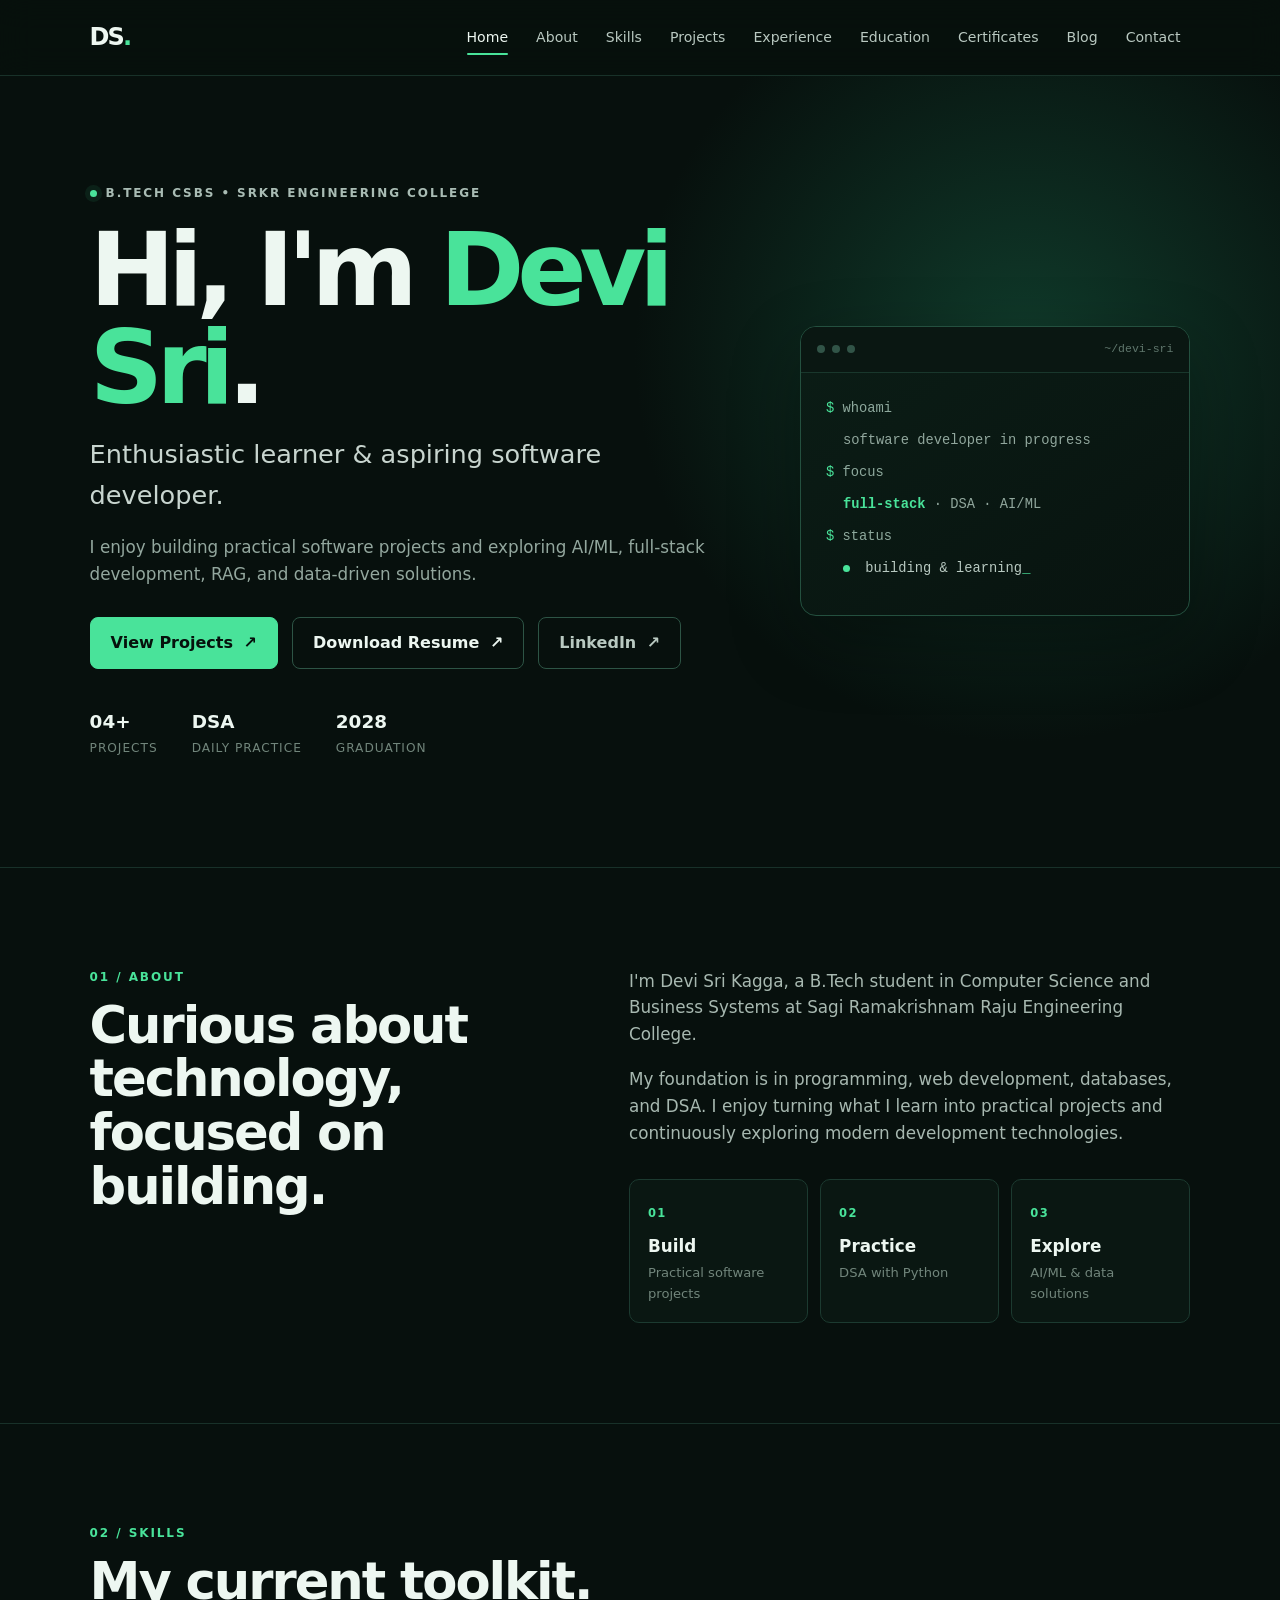
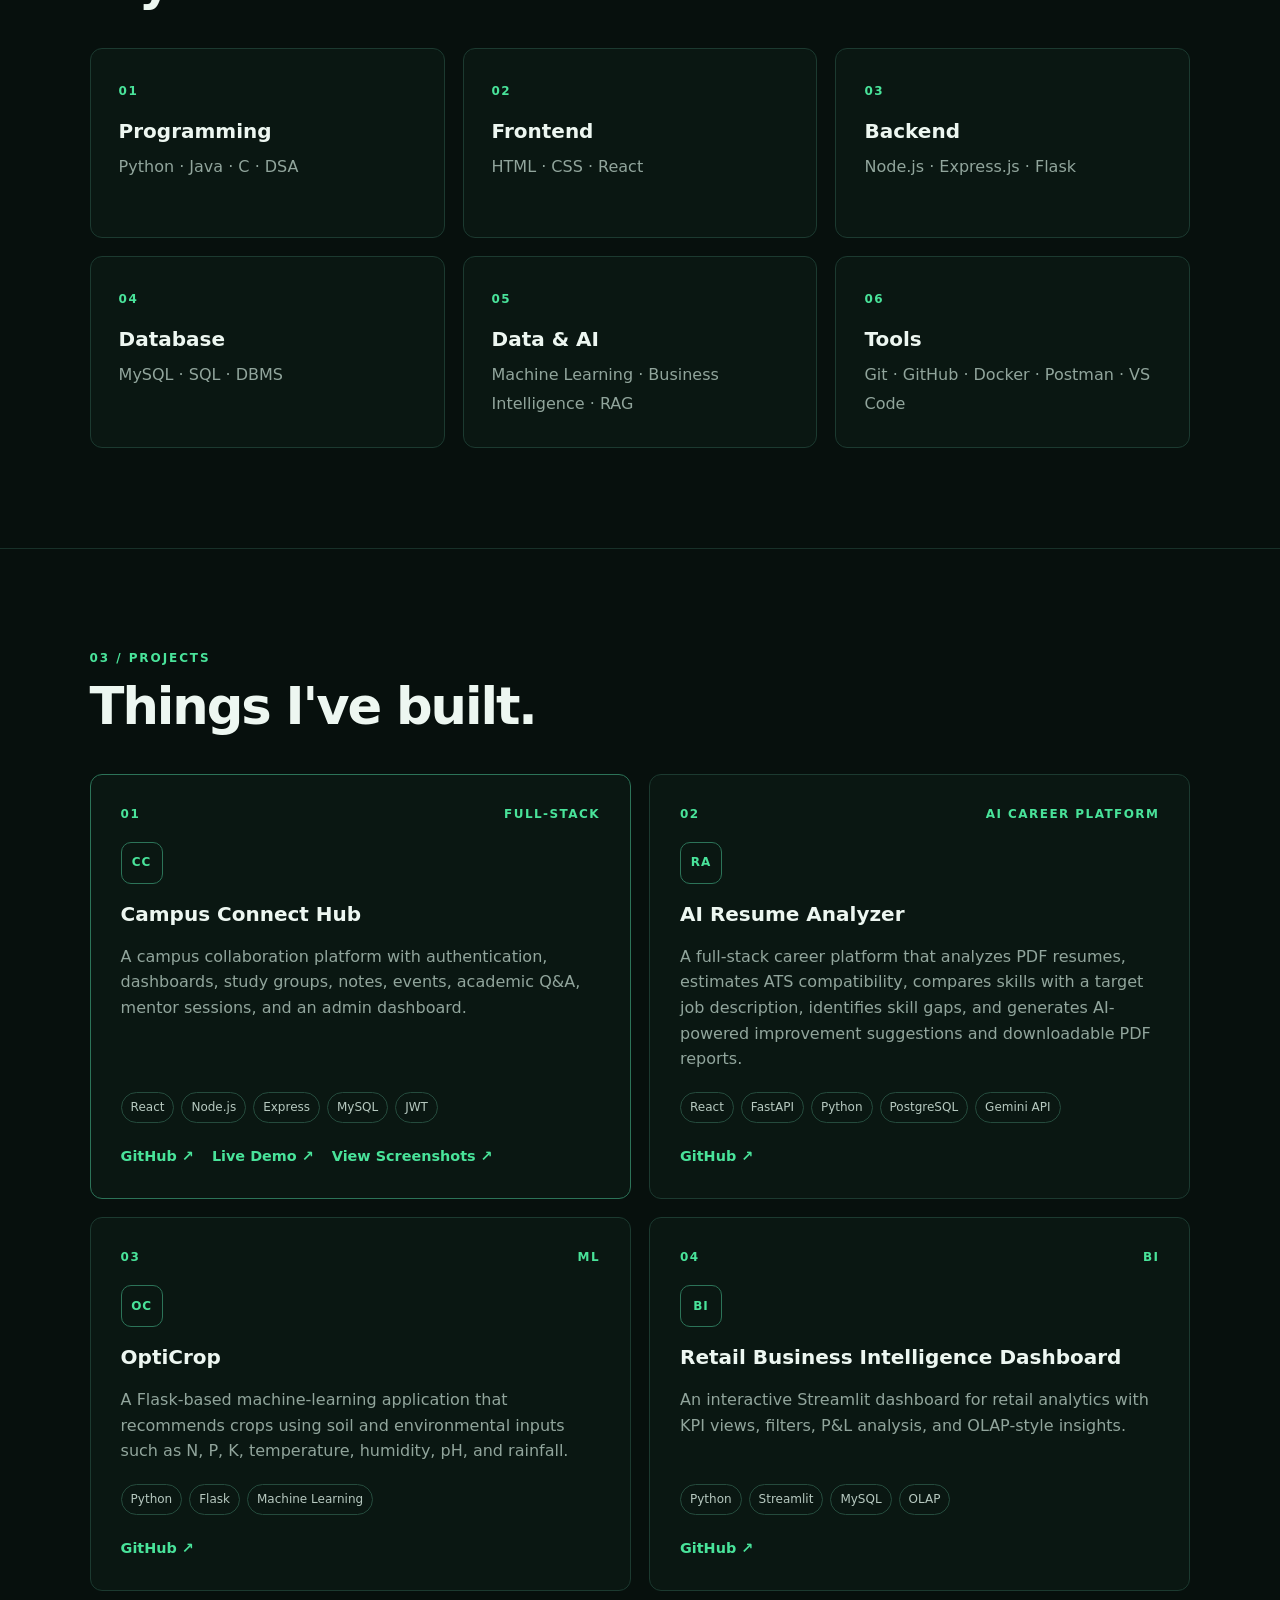
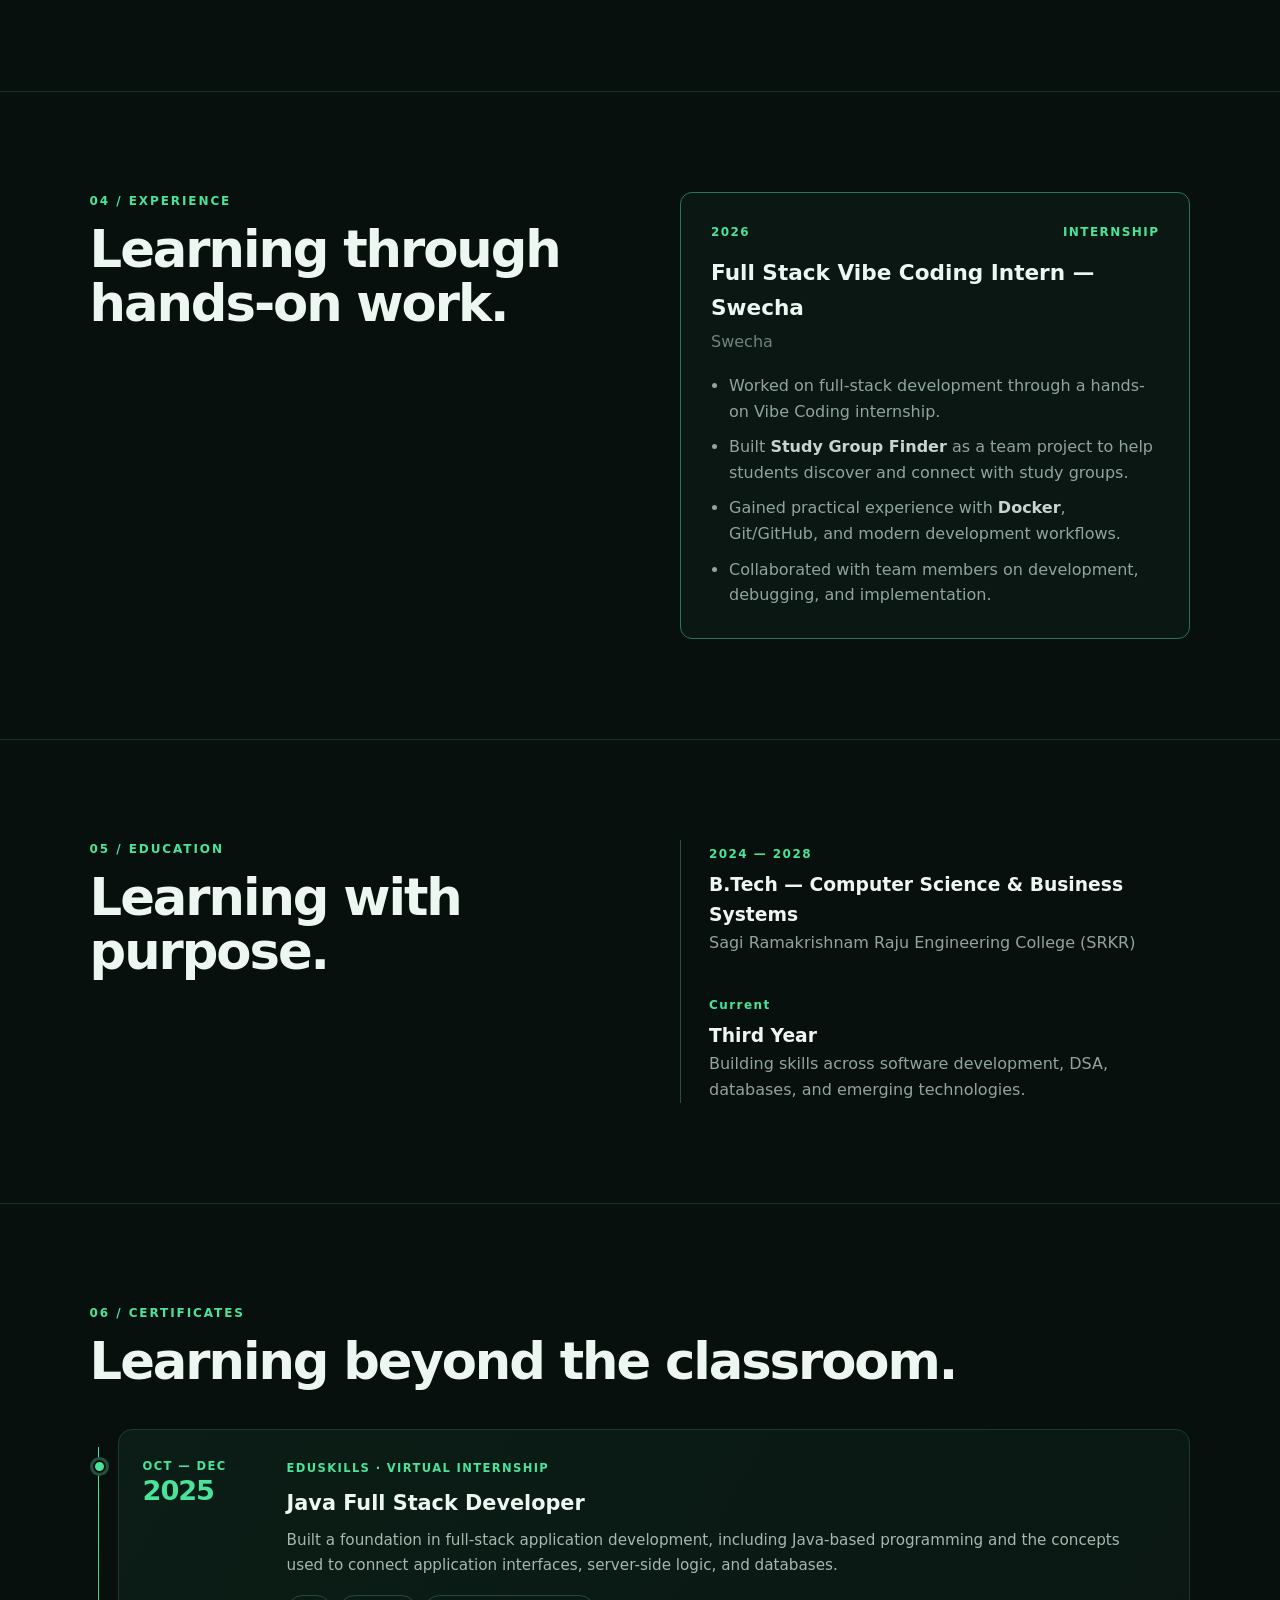
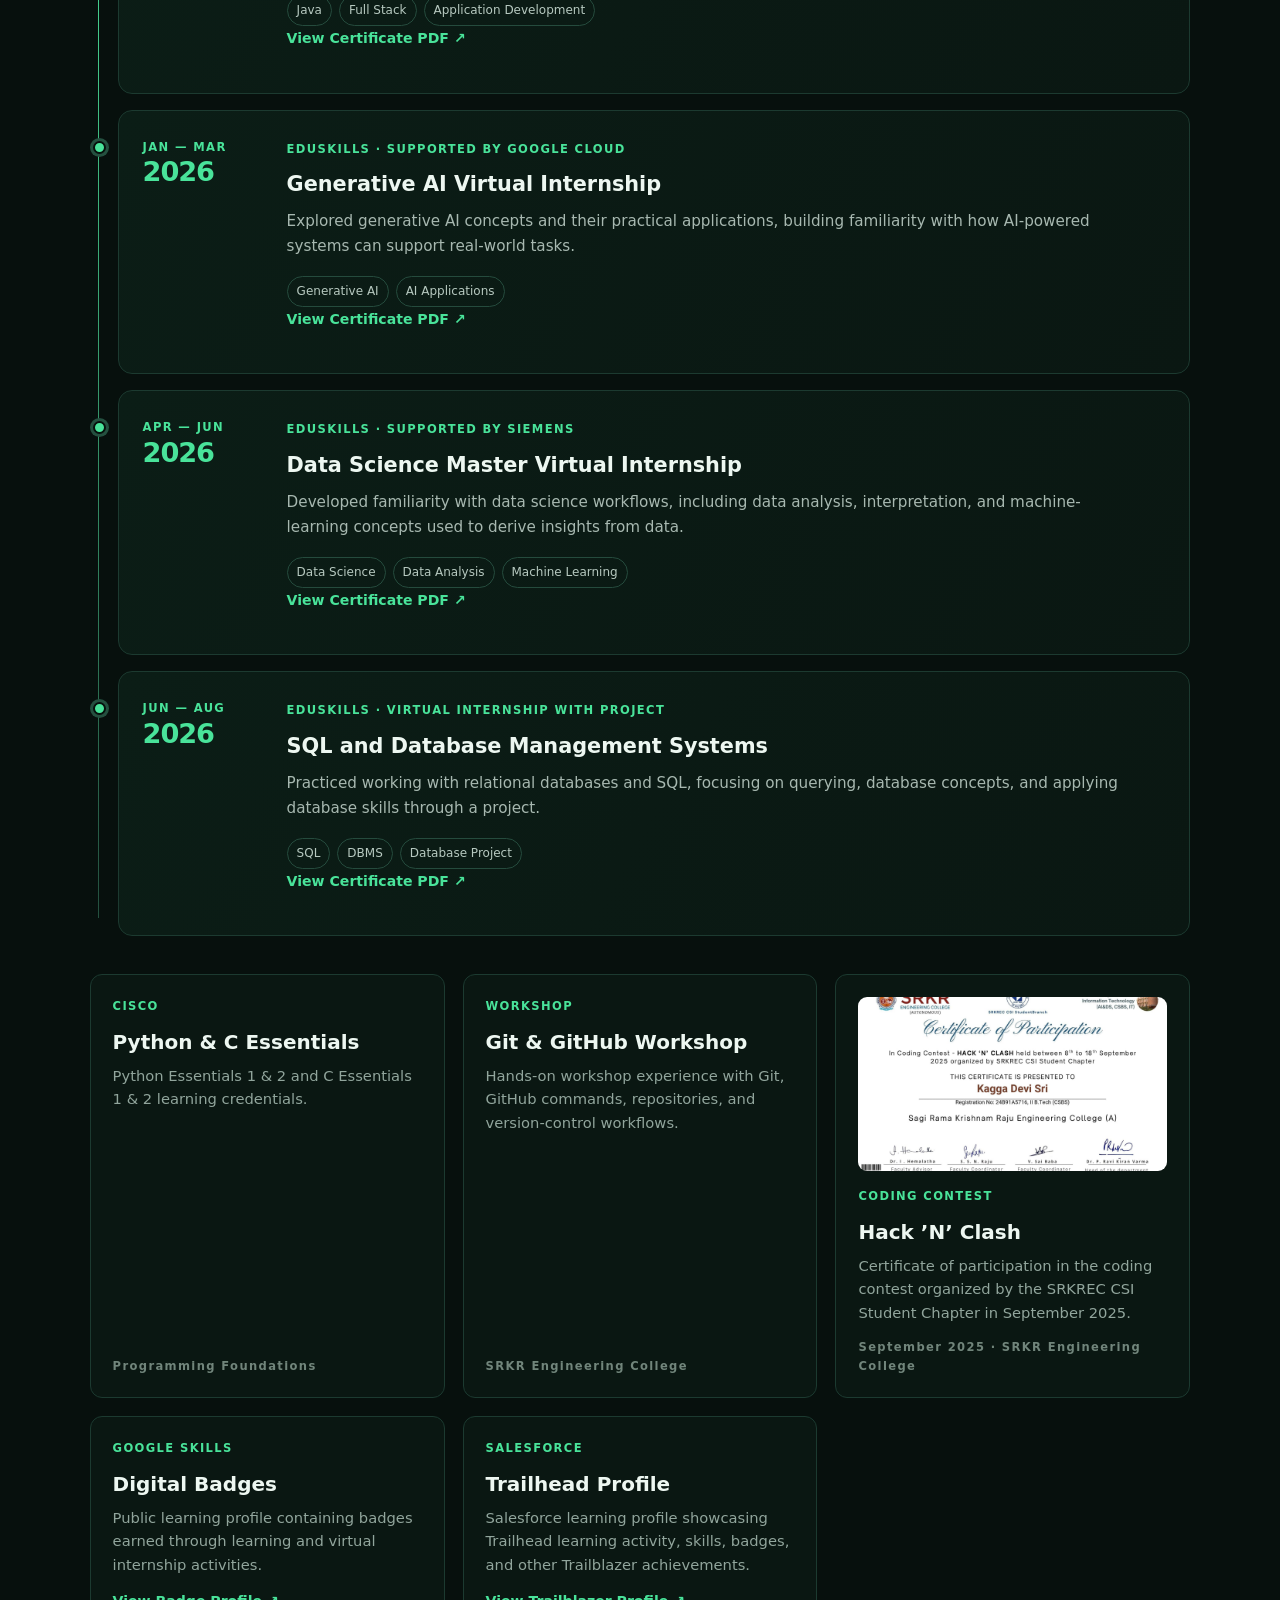
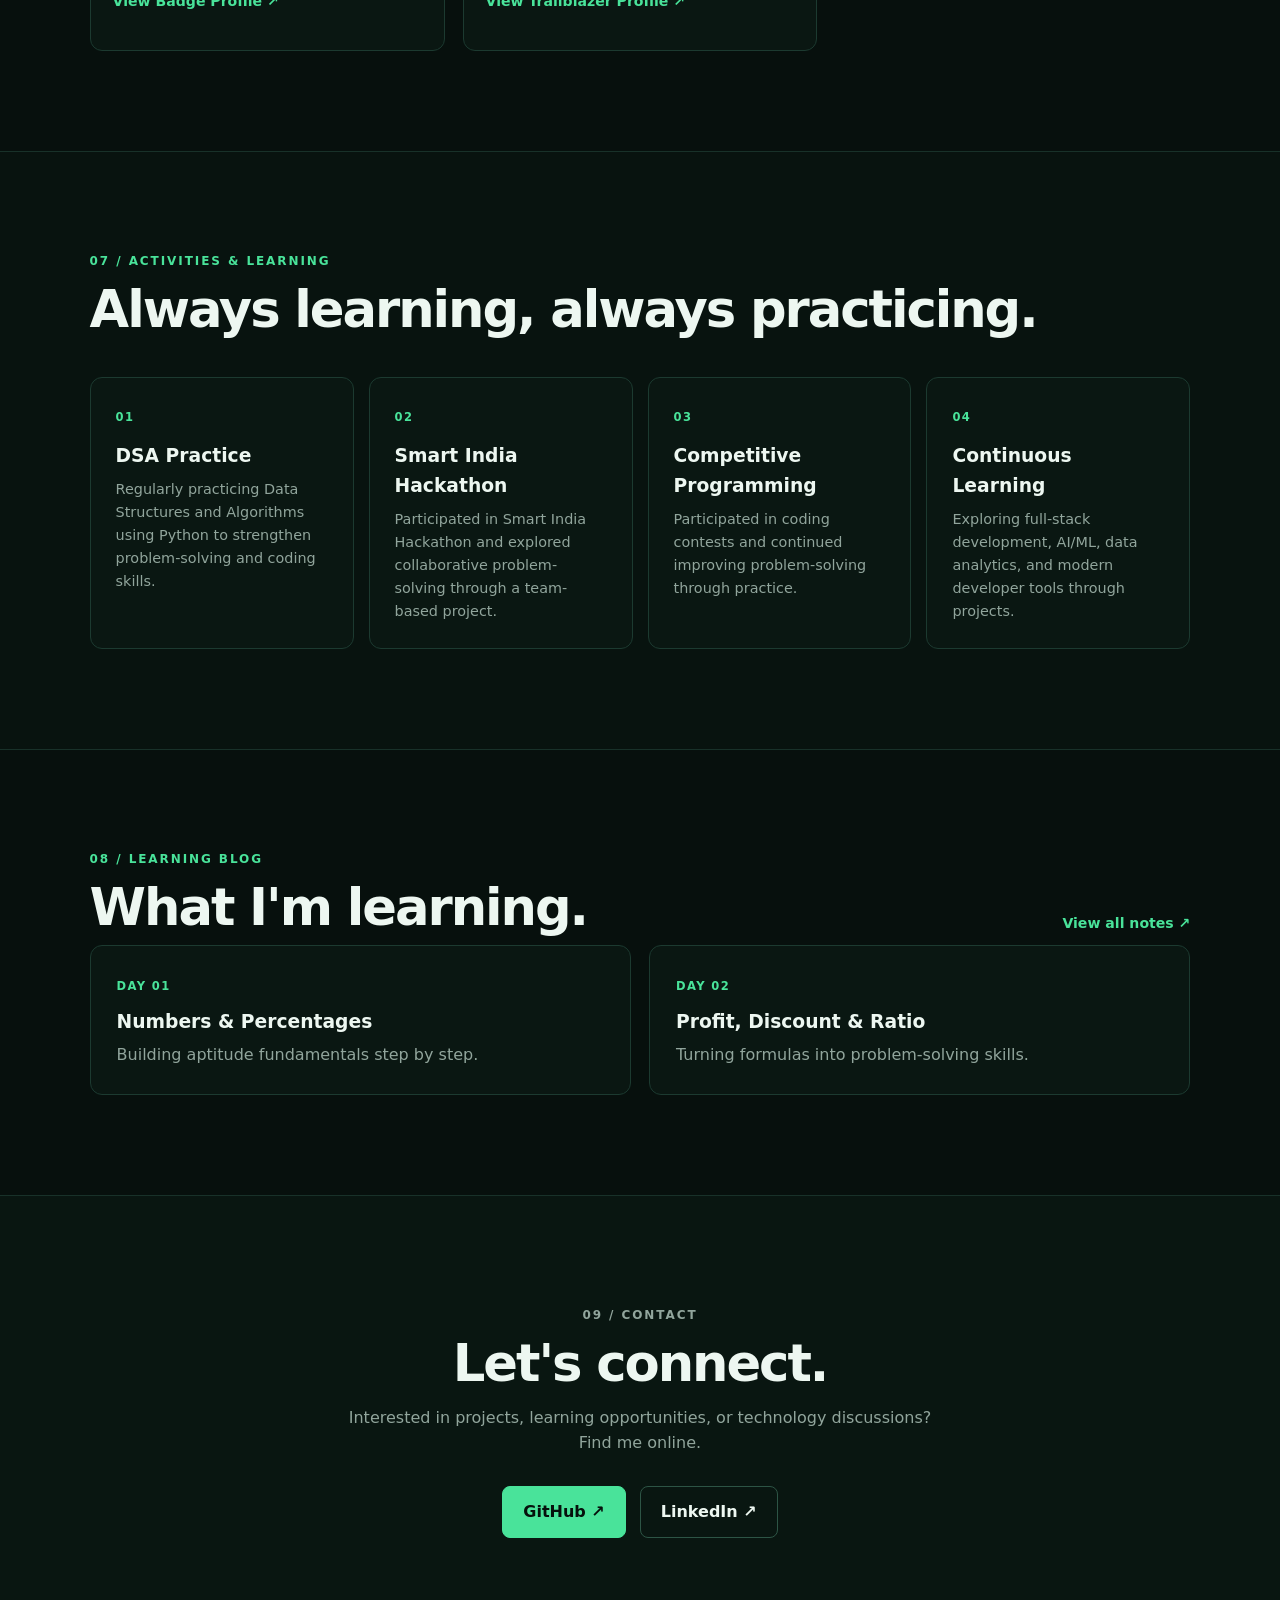
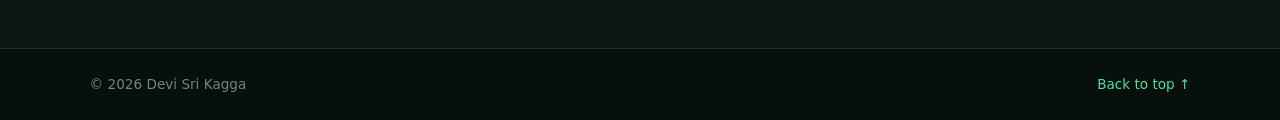
==== index.html @ a01166a3 "Add EduSkills certificate PDF links to portfolio" ====
<!DOCTYPE html>
<html lang="en">
<head>
  <meta charset="UTF-8">
  <meta name="viewport" content="width=device-width, initial-scale=1.0">
  <meta name="description" content="Devi Sri Kagga — B.Tech CSBS student and aspiring software developer building full-stack, AI/ML, and data-driven projects.">
  <meta name="theme-color" content="#07100d">
  <meta property="og:title" content="Devi Sri Kagga | Portfolio">
  <meta property="og:description" content="B.Tech CSBS student building full-stack, AI/ML, and data-driven projects.">
  <meta property="og:type" content="website">
  <meta property="og:url" content="https://devi-sri-portfolio.vercel.app/">
  <title>Devi Sri Kagga | Portfolio</title>
  <link rel="stylesheet" href="style.css">
</head>
<body>
  <a class="skip-link" href="#main-content">Skip to content</a>
  <header class="navbar">
    <a class="brand" href="#home" aria-label="Devi Sri home">DS<span>.</span></a>
    <button class="menu-btn" aria-label="Toggle navigation" aria-expanded="false" aria-controls="nav">☰</button>
    <nav id="nav" aria-label="Primary navigation">
      <a class="nav-link active" href="#home">Home</a>
      <a class="nav-link" href="#about">About</a>
      <a class="nav-link" href="#skills">Skills</a>
      <a class="nav-link" href="#projects">Projects</a>
      <a class="nav-link" href="#experience">Experience</a>
      <a class="nav-link" href="#education">Education</a>
      <a class="nav-link" href="#certifications">Certificates</a>
      <a class="nav-link" href="blog.html">Blog</a>
      <a class="nav-link" href="#contact">Contact</a>
    </nav>
  </header>

  <main id="main-content" tabindex="-1">
    <section id="home" class="hero">
      <div class="hero-content">
        <p class="eyebrow"><span class="eyebrow-dot"></span> B.Tech CSBS • SRKR Engineering College</p>
        <h1>Hi, I'm <span>Devi Sri</span>.</h1>
        <h2>Enthusiastic learner & aspiring software developer.</h2>
        <p class="hero-text">I enjoy building practical software projects and exploring AI/ML, full-stack development, RAG, and data-driven solutions.</p>
        <div class="actions">
          <a class="btn primary" href="#projects">View Projects <span>↗</span></a>
          <a class="btn secondary" href="assets/Devi_Resume%20(6).pdf" target="_blank" rel="noopener">Download Resume <span>↗</span></a>
          <a class="btn text-btn" href="https://www.linkedin.com/in/devi-sri-kagga-a25665370" target="_blank" rel="noopener">LinkedIn <span>↗</span></a>
        </div>
        <div class="hero-meta">
          <div><strong>04+</strong><span>Projects</span></div>
          <div><strong>DSA</strong><span>Daily practice</span></div>
          <div><strong>2028</strong><span>Graduation</span></div>
        </div>
      </div>
      <div class="hero-card">
        <div class="terminal">
          <div class="terminal-bar"><span></span><span></span><span></span><em>~/devi-sri</em></div>
          <div class="terminal-body">
            <p><span class="prompt">$</span> whoami</p>
            <p class="terminal-output">software developer in progress</p>
            <p><span class="prompt">$</span> focus</p>
            <p class="terminal-output"><strong>full-stack</strong> · DSA · AI/ML</p>
            <p><span class="prompt">$</span> status</p>
            <p class="terminal-output status"><i></i> building & learning<span class="cursor">_</span></p>
          </div>
        </div>
      </div>
    </section>

    <section id="about" class="section about-section">
      <div class="about-heading">
        <p class="section-label">01 / ABOUT</p>
        <h2>Curious about technology,<br>focused on building.</h2>
      </div>
      <div class="about-content">
        <p>I'm Devi Sri Kagga, a B.Tech student in Computer Science and Business Systems at Sagi Ramakrishnam Raju Engineering College.</p>
        <p>My foundation is in programming, web development, databases, and DSA. I enjoy turning what I learn into practical projects and continuously exploring modern development technologies.</p>
        <div class="about-highlights">
          <div><span>01</span><strong>Build</strong><p>Practical software projects</p></div>
          <div><span>02</span><strong>Practice</strong><p>DSA with Python</p></div>
          <div><span>03</span><strong>Explore</strong><p>AI/ML & data solutions</p></div>
        </div>
      </div>
    </section>

    <section id="skills" class="section">
      <p class="section-label">02 / SKILLS</p>
      <h2>My current toolkit.</h2>
      <div class="skills-grid">
        <div class="skill"><span>01</span><h3>Programming</h3><p>Python · Java · C · DSA</p></div>
        <div class="skill"><span>02</span><h3>Frontend</h3><p>HTML · CSS · React</p></div>
        <div class="skill"><span>03</span><h3>Backend</h3><p>Node.js · Express.js · Flask</p></div>
        <div class="skill"><span>04</span><h3>Database</h3><p>MySQL · SQL · DBMS</p></div>
        <div class="skill"><span>05</span><h3>Data & AI</h3><p>Machine Learning · Business Intelligence · RAG</p></div>
        <div class="skill"><span>06</span><h3>Tools</h3><p>Git · GitHub · Docker · Postman · VS Code</p></div>
      </div>
    </section>

    <section id="projects" class="section">
      <p class="section-label">03 / PROJECTS</p>
      <h2>Things I've built.</h2>
      <div class="projects-grid">
        <article class="project featured">
          <div class="project-top"><span>01</span><span>FULL-STACK</span></div>
          <div class="project-icon">CC</div>
          <h3>Campus Connect Hub</h3>
          <p>A campus collaboration platform with authentication, dashboards, study groups, notes, events, academic Q&A, mentor sessions, and an admin dashboard.</p>
          <div class="tags"><span>React</span><span>Node.js</span><span>Express</span><span>MySQL</span><span>JWT</span></div>
          <div class="project-links"><a href="https://github.com/Devisri-2409/Campus-Connect-Hub" target="_blank" rel="noopener">GitHub ↗</a><a href="https://campus-connect-hub-theta.vercel.app" target="_blank" rel="noopener">Live Demo ↗</a><a href="campus-connect-gallery.html" target="_blank" rel="noopener">View Screenshots ↗</a></div>
        </article>
        <article class="project">
          <div class="project-top"><span>02</span><span>AI CAREER PLATFORM</span></div>
          <div class="project-icon">RA</div>
          <h3>AI Resume Analyzer</h3>
          <p>A full-stack career platform that analyzes PDF resumes, estimates ATS compatibility, compares skills with a target job description, identifies skill gaps, and generates AI-powered improvement suggestions and downloadable PDF reports.</p>
          <div class="tags"><span>React</span><span>FastAPI</span><span>Python</span><span>PostgreSQL</span><span>Gemini API</span></div>
          <div class="project-links"><a href="https://github.com/Devisri-2409/Resume-Analyzer" target="_blank" rel="noopener">GitHub ↗</a></div>
        </article>
        <article class="project">
          <div class="project-top"><span>03</span><span>ML</span></div>
          <div class="project-icon">OC</div>
          <h3>OptiCrop</h3>
          <p>A Flask-based machine-learning application that recommends crops using soil and environmental inputs such as N, P, K, temperature, humidity, pH, and rainfall.</p>
          <div class="tags"><span>Python</span><span>Flask</span><span>Machine Learning</span></div>
          <div class="project-links"><a href="https://github.com/Devisri-2409/OptiCrop" target="_blank" rel="noopener">GitHub ↗</a></div>
        </article>
        <article class="project">
          <div class="project-top"><span>04</span><span>BI</span></div>
          <div class="project-icon">BI</div>
          <h3>Retail Business Intelligence Dashboard</h3>
          <p>An interactive Streamlit dashboard for retail analytics with KPI views, filters, P&L analysis, and OLAP-style insights.</p>
          <div class="tags"><span>Python</span><span>Streamlit</span><span>MySQL</span><span>OLAP</span></div>
          <div class="project-links"><a href="https://github.com/Devisri-2409/Retail-Business-Intelligence-Dashboard" target="_blank" rel="noopener">GitHub ↗</a></div>
        </article>
      </div>
    </section>

    <section id="experience" class="section split">
      <div>
        <p class="section-label">04 / EXPERIENCE</p>
        <h2>Learning through hands-on work.</h2>
      </div>
      <div class="experience-card">
        <div class="experience-top"><span>2026</span><span>INTERNSHIP</span></div>
        <h3>Full Stack Vibe Coding Intern — Swecha</h3>
        <p class="experience-company">Swecha</p>
        <ul>
          <li>Worked on full-stack development through a hands-on Vibe Coding internship.</li>
          <li>Built <strong>Study Group Finder</strong> as a team project to help students discover and connect with study groups.</li>
          <li>Gained practical experience with <strong>Docker</strong>, Git/GitHub, and modern development workflows.</li>
          <li>Collaborated with team members on development, debugging, and implementation.</li>
        </ul>
      </div>
    </section>

    <section id="education" class="section split">
      <div><p class="section-label">05 / EDUCATION</p><h2>Learning with purpose.</h2></div>
      <div class="timeline">
        <div><span>2024 — 2028</span><h3>B.Tech — Computer Science & Business Systems</h3><p>Sagi Ramakrishnam Raju Engineering College (SRKR)</p></div>
        <div><span>Current</span><h3>Third Year</h3><p>Building skills across software development, DSA, databases, and emerging technologies.</p></div>
      </div>
    </section>

    <section id="certifications" class="section">
      <p class="section-label">06 / CERTIFICATES</p>
      <h2>Learning beyond the classroom.</h2>
      <div class="internship-timeline" aria-label="EduSkills virtual internships in chronological order">
        <article class="internship-card">
          <div class="internship-date"><span>OCT — DEC</span><strong>2025</strong></div>
          <div class="internship-details">
            <span class="cert-type">EDUSKILLS · VIRTUAL INTERNSHIP</span>
            <h3>Java Full Stack Developer</h3>
            <p>Built a foundation in full-stack application development, including Java-based programming and the concepts used to connect application interfaces, server-side logic, and databases.</p>
            <div class="tags"><span>Java</span><span>Full Stack</span><span>Application Development</span></div>
            <p class="certificate-pdf-link"><a class="cert-link" href="assets/certificates/eduskills-java-fullstack.pdf" target="_blank" rel="noopener">View Certificate PDF ↗</a></p>
          </div>
        </article>
        <article class="internship-card">
          <div class="internship-date"><span>JAN — MAR</span><strong>2026</strong></div>
          <div class="internship-details">
            <span class="cert-type">EDUSKILLS · SUPPORTED BY GOOGLE CLOUD</span>
            <h3>Generative AI Virtual Internship</h3>
            <p>Explored generative AI concepts and their practical applications, building familiarity with how AI-powered systems can support real-world tasks.</p>
            <div class="tags"><span>Generative AI</span><span>AI Applications</span></div>
            <p class="certificate-pdf-link"><a class="cert-link" href="assets/certificates/eduskills-generative-ai.pdf" target="_blank" rel="noopener">View Certificate PDF ↗</a></p>
          </div>
        </article>
        <article class="internship-card">
          <div class="internship-date"><span>APR — JUN</span><strong>2026</strong></div>
          <div class="internship-details">
            <span class="cert-type">EDUSKILLS · SUPPORTED BY SIEMENS</span>
            <h3>Data Science Master Virtual Internship</h3>
            <p>Developed familiarity with data science workflows, including data analysis, interpretation, and machine-learning concepts used to derive insights from data.</p>
            <div class="tags"><span>Data Science</span><span>Data Analysis</span><span>Machine Learning</span></div>
            <p class="certificate-pdf-link"><a class="cert-link" href="assets/certificates/eduskills-data-science.pdf" target="_blank" rel="noopener">View Certificate PDF ↗</a></p>
          </div>
        </article>
        <article class="internship-card">
          <div class="internship-date"><span>JUN — AUG</span><strong>2026</strong></div>
          <div class="internship-details">
            <span class="cert-type">EDUSKILLS · VIRTUAL INTERNSHIP WITH PROJECT</span>
            <h3>SQL and Database Management Systems</h3>
            <p>Practiced working with relational databases and SQL, focusing on querying, database concepts, and applying database skills through a project.</p>
            <div class="tags"><span>SQL</span><span>DBMS</span><span>Database Project</span></div>
            <p class="certificate-pdf-link"><a class="cert-link" href="assets/certificates/eduskills-sql-databases.pdf" target="_blank" rel="noopener">View Certificate PDF ↗</a></p>
          </div>
        </article>
      </div>
      <div class="cert-grid">
        <article class="cert-card">
          <span class="cert-type">CISCO</span>
          <h3>Python & C Essentials</h3>
          <p>Python Essentials 1 & 2 and C Essentials 1 & 2 learning credentials.</p>
          <span class="cert-year">Programming Foundations</span>
        </article>
        <article class="cert-card">
          <span class="cert-type">WORKSHOP</span>
          <h3>Git & GitHub Workshop</h3>
          <p>Hands-on workshop experience with Git, GitHub commands, repositories, and version-control workflows.</p>
          <span class="cert-year">SRKR Engineering College</span>
        </article>
        <article class="cert-card certificate-photo-card">
          <button class="certificate-image-btn" type="button" data-certificate="assets/certificates/Hacknclash.jpeg" aria-label="View Hack N Clash certificate">
            <img class="certificate-image" src="assets/certificates/Hacknclash.jpeg" alt="Hack N Clash coding contest certificate">
            <span class="image-overlay">View certificate ↗</span>
          </button>
          <span class="cert-type">CODING CONTEST</span>
          <h3>Hack ’N’ Clash</h3>
          <p>Certificate of participation in the coding contest organized by the SRKREC CSI Student Chapter in September 2025.</p>
          <span class="cert-year">September 2025 · SRKR Engineering College</span>
        </article>
        <article class="cert-card">
          <span class="cert-type">GOOGLE SKILLS</span>
          <h3>Digital Badges</h3>
          <p>Public learning profile containing badges earned through learning and virtual internship activities.</p>
          <a class="cert-link" href="https://skills.google/public_profiles/86161f92-d97b-46c5-99a8-85c47dbe27fb" target="_blank" rel="noopener">View Badge Profile ↗</a>
        </article>
        <article class="cert-card">
          <span class="cert-type">SALESFORCE</span>
          <h3>Trailhead Profile</h3>
          <p>Salesforce learning profile showcasing Trailhead learning activity, skills, badges, and other Trailblazer achievements.</p>
          <a class="cert-link" href="https://www.salesforce.com/trailblazer/o5epp27kamvh67vc6c" target="_blank" rel="noopener">View Trailblazer Profile ↗</a>
        </article>
      </div>
    </section>

    <section id="activities" class="section activities-section">
      <p class="section-label">07 / ACTIVITIES & LEARNING</p>
      <h2>Always learning, always practicing.</h2>
      <div class="activity-grid">
        <div class="activity"><span>01</span><h3>DSA Practice</h3><p>Regularly practicing Data Structures and Algorithms using Python to strengthen problem-solving and coding skills.</p></div>
        <div class="activity"><span>02</span><h3>Smart India Hackathon</h3><p>Participated in Smart India Hackathon and explored collaborative problem-solving through a team-based project.</p></div>
        <div class="activity"><span>03</span><h3>Competitive Programming</h3><p>Participated in coding contests and continued improving problem-solving through practice.</p></div>
        <div class="activity"><span>04</span><h3>Continuous Learning</h3><p>Exploring full-stack development, AI/ML, data analytics, and modern developer tools through projects.</p></div>
      </div>
    </section>

    <section id="blog-preview" class="section blog-preview">
      <div class="blog-preview-head">
        <div><p class="section-label">08 / LEARNING BLOG</p><h2>What I'm learning.</h2></div>
        <a class="inline-link" href="blog.html">View all notes ↗</a>
      </div>
      <div class="blog-mini-grid">
        <a href="blog.html" class="blog-mini"><span>DAY 01</span><h3>Numbers & Percentages</h3><p>Building aptitude fundamentals step by step.</p></a>
        <a href="blog.html" class="blog-mini"><span>DAY 02</span><h3>Profit, Discount & Ratio</h3><p>Turning formulas into problem-solving skills.</p></a>
      </div>
    </section>

    <section id="contact" class="contact section">
      <p class="section-label">09 / CONTACT</p>
      <h2>Let's connect.</h2>
      <p>Interested in projects, learning opportunities, or technology discussions? Find me online.</p>
      <div class="actions"><a class="btn primary" href="https://github.com/Devisri-2409" target="_blank" rel="noopener">GitHub ↗</a><a class="btn secondary" href="https://www.linkedin.com/in/devi-sri-kagga-a25665370" target="_blank" rel="noopener">LinkedIn ↗</a></div>
    </section>
  </main>

  <footer><p>© 2026 Devi Sri Kagga</p><a href="#home" aria-label="Back to top">Back to top ↑</a></footer>
  <script src="script.js"></script>
</body>
</html>
---- style.css ----
*{box-sizing:border-box;margin:0;padding:0}html{scroll-behavior:smooth}body{font-family:Inter,ui-sans-serif,system-ui,-apple-system,BlinkMacSystemFont,"Segoe UI",sans-serif;background:#07100d;color:#edf7f1;line-height:1.6}a{color:inherit;text-decoration:none}.navbar{position:sticky;top:0;z-index:10;display:flex;align-items:center;justify-content:space-between;padding:18px 7%;background:rgba(7,16,13,.88);backdrop-filter:blur(16px);border-bottom:1px solid #183129}.brand{font-size:1.5rem;font-weight:900;letter-spacing:-.08em}.brand span,.hero h1 span,.section-label{color:#49e39a}nav{display:flex;align-items:center;gap:8px;font-size:.88rem;color:#b9c9c1}nav a{position:relative;padding:8px 10px;border-radius:7px;transition:.2s}nav a::after{content:"";position:absolute;left:10px;right:10px;bottom:2px;height:2px;border-radius:2px;background:#49e39a;transform:scaleX(0);transform-origin:center;transition:.2s}nav a:hover,nav a.active{color:#edf7f1}nav a.active::after{transform:scaleX(1)}.menu-btn{display:none;background:none;border:0;color:#edf7f1;font-size:1.4rem}.hero{position:relative;min-height:88vh;display:grid;grid-template-columns:1.25fr .75fr;gap:60px;align-items:center;padding:90px 7%;border-bottom:1px solid #183129;background:radial-gradient(circle at 80% 35%,#103b2b 0,transparent 34%)}.eyebrow,.section-label{font-size:.75rem;font-weight:800;letter-spacing:.16em;text-transform:uppercase}.eyebrow{display:flex;align-items:center;gap:9px;color:#a9bcb4}.eyebrow-dot{width:7px;height:7px;border-radius:50%;background:#49e39a;box-shadow:0 0 0 5px rgba(73,227,154,.08)}.hero h1{font-size:clamp(3.2rem,8vw,6.7rem);line-height:.95;letter-spacing:-.07em;margin:18px 0}.hero h2{font-size:clamp(1.1rem,2vw,1.6rem);font-weight:500;color:#c8d5cf;margin-bottom:18px}.hero-text{max-width:650px;color:#93a79e;font-size:1.05rem}.actions .btn span{margin-left:5px}.text-btn{border-color:transparent;color:#b9c9c1}.text-btn:hover{color:#49e39a}.hero-meta{display:flex;gap:34px;margin-top:38px}.hero-meta div{display:flex;flex-direction:column;gap:2px}.hero-meta strong{font-size:1.15rem;color:#edf7f1}.hero-meta span{font-size:.76rem;color:#71857b;text-transform:uppercase;letter-spacing:.08em}.actions{display:flex;gap:14px;margin-top:30px;flex-wrap:wrap}.btn{padding:12px 20px;border:1px solid #2d5445;border-radius:8px;font-weight:700;transition:.2s}.btn.primary{background:#49e39a;color:#06110c;border-color:#49e39a}.btn.primary:hover{transform:translateY(-2px)}.btn.secondary:hover{border-color:#49e39a;color:#49e39a}.hero-card{display:flex;justify-content:center}.terminal{width:min(100%,440px);border:1px solid #24503f;border-radius:16px;background:linear-gradient(145deg,#0b1d16,#08130f);box-shadow:0 25px 70px rgba(0,0,0,.3);font-family:"SFMono-Regular",Consolas,monospace;color:#8ea99d;overflow:hidden}.terminal-bar{display:flex;align-items:center;gap:7px;padding:13px 16px;border-bottom:1px solid #19372c;background:#0a1712}.terminal-bar span{width:8px;height:8px;border-radius:50%;background:#315447}.terminal-bar em{margin-left:auto;font-size:.72rem;font-style:normal;color:#60776d}.terminal-body{padding:25px}.terminal-body p{margin:0 0 10px;font-size:.86rem}.terminal-body .prompt{color:#49e39a}.terminal-output{padding-left:17px;color:#91a79d}.terminal-output strong{color:#49e39a}.terminal-output.status{color:#b8c9c1}.terminal-output.status i{display:inline-block;width:7px;height:7px;margin-right:7px;border-radius:50%;background:#49e39a}.cursor{color:#49e39a;animation:blink 1s steps(1) infinite}@keyframes blink{50%{opacity:0}}.section{padding:100px 7%;border-bottom:1px solid #183129}.section h2{font-size:clamp(2rem,4vw,3.5rem);line-height:1.05;letter-spacing:-.04em;margin:12px 0 40px}.split{display:grid;grid-template-columns:1fr 1fr;gap:80px}.section-copy{max-width:620px;color:#a7b8b0;font-size:1.05rem}.section-copy p+p{margin-top:18px}.skills-grid,.projects-grid,.cert-grid{display:grid;grid-template-columns:repeat(2,1fr);gap:18px}.skill,.project,.cert-grid>div{padding:28px;border:1px solid #1c3a30;border-radius:12px;background:#0a1712}.skill span,.project-top,.timeline span{color:#49e39a;font-size:.75rem;font-weight:800;letter-spacing:.12em}.skill h3,.project h3,.cert-grid h3{margin:12px 0 6px;font-size:1.25rem}.skill p,.project p,.cert-grid p,.timeline p,.contact>p{color:#91a59c}.projects-grid{grid-template-columns:repeat(3,1fr)}.project{min-height:310px;display:flex;flex-direction:column}.project.featured{border-color:#2c7358}.project-top{display:flex;justify-content:space-between}.project p{margin:8px 0 20px}.tags{display:flex;gap:7px;flex-wrap:wrap;margin-top:auto}.tags span{padding:5px 9px;border:1px solid #254b3d;border-radius:999px;font-size:.75rem;color:#b7c9c0}.project-links{display:flex;gap:18px;margin-top:22px;color:#49e39a;font-weight:700;font-size:.9rem}.timeline{display:flex;flex-direction:column;gap:35px;border-left:1px solid #285342;padding-left:28px}.timeline h3{margin-top:5px}.cert-grid{grid-template-columns:repeat(2,1fr)}.contact{text-align:center;background:#091611}.contact h2{margin-bottom:14px}.contact>p{max-width:600px;margin:auto}.contact .actions{justify-content:center}footer{display:flex;justify-content:space-between;padding:25px 7%;color:#71857b;font-size:.85rem}footer a{color:#49e39a}@media(max-width:850px){nav{display:none;position:absolute;top:70px;left:0;right:0;flex-direction:column;gap:0;padding:10px 7%;background:#07100d;border-bottom:1px solid #183129}nav.open{display:flex}nav a{padding:12px 0;border-radius:0}nav a::after{left:0;right:auto;width:28px;bottom:6px}nav a.active::after{transform:scaleX(1)}.menu-btn{display:block}.hero,.split{grid-template-columns:1fr}.hero{padding-top:70px}.hero-card{justify-content:flex-start}.hero-meta{gap:24px}.projects-grid,.cert-grid{grid-template-columns:1fr}.skills-grid{grid-template-columns:1fr 1fr}}@media(max-width:520px){.hero-meta{gap:18px}.hero-meta strong{font-size:1rem}.hero-meta span{font-size:.68rem}.section,.hero{padding-left:5%;padding-right:5%}.skills-grid{grid-template-columns:1fr}.hero h1{font-size:3.4rem}footer{padding-left:5%;padding-right:5%}}
/* Phase 2 refinements */
.about-section{display:grid;grid-template-columns:.9fr 1.1fr;gap:80px;align-items:start}.about-content{max-width:700px;color:#a7b8b0;font-size:1.05rem}.about-content>p+p{margin-top:18px}.about-highlights{display:grid;grid-template-columns:repeat(3,1fr);gap:12px;margin-top:32px}.about-highlights>div{padding:18px;border:1px solid #1c3a30;border-radius:10px;background:#0a1712}.about-highlights span{color:#49e39a;font-size:.72rem;font-weight:800;letter-spacing:.12em}.about-highlights strong{display:block;margin:8px 0 2px;color:#edf7f1}.about-highlights p{font-size:.82rem;color:#71857b}.skills-grid{grid-template-columns:repeat(3,1fr)}.skill{min-height:190px;transition:transform .2s,border-color .2s}.skill:hover,.project:hover,.cert-card:hover,.activity:hover,.blog-mini:hover{transform:translateY(-4px);border-color:#34765b}.skill p{line-height:1.8}.project-icon{width:42px;height:42px;display:grid;place-items:center;margin:18px 0 2px;border:1px solid #2c7358;border-radius:10px;color:#49e39a;font-size:.75rem;font-weight:900;letter-spacing:.08em}.experience-card{padding:30px;border:1px solid #2c7358;border-radius:12px;background:#0a1712}.experience-top{display:flex;justify-content:space-between;color:#49e39a;font-size:.75rem;font-weight:800;letter-spacing:.12em}.experience-card h3{margin:14px 0 4px;font-size:1.35rem}.experience-company{color:#71857b;margin-bottom:18px}.experience-card ul{padding-left:18px;color:#91a59c}.experience-card li+li{margin-top:10px}.experience-card strong{color:#c8d5cf}.cert-grid{grid-template-columns:repeat(3,1fr)}.cert-card{min-height:235px;padding:22px;border:1px solid #1c3a30;border-radius:12px;background:#0a1712;transition:transform .2s,border-color .2s;display:flex;flex-direction:column}.cert-type,.cert-year,.activity>span,.blog-mini>span{color:#49e39a;font-size:.72rem;font-weight:800;letter-spacing:.12em}.cert-card h3{margin:10px 0 6px}.cert-card p{margin-bottom:14px;font-size:.92rem}.cert-year{margin-top:auto;color:#71857b}.cert-link,.inline-link{color:#49e39a;font-weight:700;font-size:.88rem}.activities-section{background:#08130f}.activity-grid{display:grid;grid-template-columns:repeat(4,1fr);gap:15px}.activity{padding:25px;border:1px solid #1c3a30;border-radius:12px;background:#0a1712;transition:transform .2s,border-color .2s}.activity h3{margin:12px 0 7px}.activity p{color:#91a59c;font-size:.9rem}.blog-preview-head{display:flex;justify-content:space-between;gap:25px;align-items:end}.blog-preview-head h2{margin-bottom:0}.blog-mini-grid{display:grid;grid-template-columns:repeat(2,1fr);gap:18px;margin-top:10px}.blog-mini{padding:26px;border:1px solid #1c3a30;border-radius:12px;background:#0a1712;transition:transform .2s,border-color .2s}.blog-mini h3{margin:10px 0 5px}.blog-mini p{color:#91a59c}.inline-link{white-space:nowrap}.contact{padding-top:110px;padding-bottom:110px}
@media(max-width:1000px){.activity-grid{grid-template-columns:repeat(2,1fr)}.skills-grid{grid-template-columns:repeat(2,1fr)}}
@media(max-width:850px){.about-section{grid-template-columns:1fr;gap:35px}.about-highlights{grid-template-columns:1fr 1fr}.cert-grid{grid-template-columns:1fr}.blog-preview-head{display:block}.inline-link{display:inline-block;margin-top:-20px;margin-bottom:25px}}
@media(max-width:520px){.about-highlights,.activity-grid,.blog-mini-grid{grid-template-columns:1fr}.skills-grid{grid-template-columns:1fr}.experience-card{padding:22px}.project-icon{margin-top:15px}}

.certificate-photo-card{overflow:hidden}.certificate-image-btn{position:relative;display:block;width:100%;padding:0;border:0;border-radius:9px;overflow:hidden;background:#07100d;cursor:pointer;margin-bottom:16px}.certificate-image{display:block;width:100%;aspect-ratio:16/9;object-fit:cover;object-position:center;transition:transform .3s ease,filter .3s ease}.certificate-image-btn:hover .certificate-image{transform:scale(1.03);filter:brightness(.7)}.image-overlay{position:absolute;inset:auto 0 0;padding:10px 12px;background:linear-gradient(transparent,rgba(0,0,0,.85));color:#49e39a;text-align:left;font-size:.78rem;font-weight:800;opacity:0;transform:translateY(5px);transition:.25s}.certificate-image-btn:hover .image-overlay,.certificate-image-btn:focus-visible .image-overlay{opacity:1;transform:translateY(0)}
.certificate-modal{position:fixed;inset:0;z-index:100;display:grid;place-items:center;padding:30px;background:rgba(0,0,0,.86);backdrop-filter:blur(8px)}.certificate-modal[hidden]{display:none}.certificate-modal img{max-width:min(1100px,94vw);max-height:88vh;object-fit:contain;border:1px solid #2c7358;border-radius:10px;box-shadow:0 25px 80px rgba(0,0,0,.55)}.certificate-modal-close{position:absolute;top:22px;right:28px;width:42px;height:42px;border:1px solid #2d5445;border-radius:50%;background:#0a1712;color:#edf7f1;font-size:1.4rem;cursor:pointer}.certificate-modal-close:hover{border-color:#49e39a;color:#49e39a}
@media(max-width:520px){.certificate-image{aspect-ratio:4/3}.certificate-modal{padding:18px}.certificate-modal-close{top:12px;right:14px}}


/* Professional polish: keyboard access, responsive grids, and motion */
:root{scroll-padding-top:88px}
.skip-link{position:fixed;top:10px;left:10px;z-index:200;padding:11px 16px;border-radius:8px;background:#49e39a;color:#06110c;font-weight:800;transform:translateY(-160%);transition:transform .18s ease}
.skip-link:focus{transform:translateY(0)}
:focus-visible{outline:3px solid #8af5bd;outline-offset:4px}
.navbar{min-height:72px}
.menu-btn{min-width:44px;min-height:44px;border:1px solid #2d5445;border-radius:8px;cursor:pointer}
.menu-btn:hover{border-color:#49e39a;color:#49e39a}
.btn,.project-links a,.cert-link,.inline-link,.brand,footer a{transition:color .2s ease,border-color .2s ease,background-color .2s ease,transform .2s ease}
.project,.skill,.cert-card,.activity,.blog-mini{height:100%}
.projects-grid{grid-template-columns:repeat(2,minmax(0,1fr));align-items:stretch}
.project{min-height:0;padding:clamp(20px,2.5vw,30px)}
.project-links{flex-wrap:wrap;gap:12px 18px}
.project-links a:hover,.cert-link:hover,.inline-link:hover{color:#a1f6c8;text-decoration:underline;text-underline-offset:4px}
.skills-grid{align-items:stretch}
.skill,.project,.cert-card,.activity,.blog-mini{transition:transform .22s ease,border-color .22s ease,box-shadow .22s ease}
.skill:hover,.project:hover,.cert-card:hover,.activity:hover,.blog-mini:hover{box-shadow:0 14px 35px rgba(0,0,0,.16)}
.hero .terminal{animation:terminal-in .7s both}
.reveal-ready .reveal{opacity:0;transform:translateY(18px);transition:opacity .6s ease,transform .6s ease}
.reveal-ready .reveal.is-visible{opacity:1;transform:translateY(0)}
@keyframes terminal-in{from{opacity:0;transform:translateY(12px)}to{opacity:1;transform:translateY(0)}}
@media(max-width:850px){
  .projects-grid{grid-template-columns:repeat(2,minmax(0,1fr))}
  .navbar{padding-top:12px;padding-bottom:12px}
  nav{max-height:calc(100dvh - 72px);overflow-y:auto}
}
@media(max-width:650px){
  .projects-grid{grid-template-columns:1fr}
  .project{padding:22px}
  .hero{min-height:auto;gap:38px;padding-top:66px;padding-bottom:66px}
  .hero h1{font-size:clamp(3rem,14vw,4.2rem)}
  .actions .btn{min-height:44px;display:inline-flex;align-items:center;justify-content:center}
  .section{padding-top:76px;padding-bottom:76px}
  .section h2{margin-bottom:28px}
  .project-links{gap:12px 16px}
  .certificate-modal{overflow:auto}
}
@media(hover:none){
  .skill:hover,.project:hover,.cert-card:hover,.activity:hover,.blog-mini:hover{transform:none;box-shadow:none}
}
@media(prefers-reduced-motion:reduce){
  *,*::before,*::after{scroll-behavior:auto!important;animation-duration:.01ms!important;animation-iteration-count:1!important;transition-duration:.01ms!important}
  .reveal-ready .reveal{opacity:1;transform:none}
}


/* Chronological EduSkills internship timeline */
.internship-timeline{position:relative;display:grid;gap:16px;margin:8px 0 38px;padding-left:28px}
.internship-timeline::before{content:"";position:absolute;left:8px;top:18px;bottom:18px;width:1px;background:linear-gradient(#49e39a,#24503f)}
.internship-card{position:relative;display:grid;grid-template-columns:120px minmax(0,1fr);gap:24px;padding:24px;border:1px solid #1c3a30;border-radius:14px;background:linear-gradient(120deg,#0b1d16,#0a1712);transition:border-color .2s ease,transform .2s ease,box-shadow .2s ease}
.internship-card::before{content:"";position:absolute;left:-26px;top:30px;width:9px;height:9px;border:2px solid #07100d;border-radius:50%;background:#49e39a;box-shadow:0 0 0 3px #24503f}
.internship-card:hover{transform:translateY(-3px);border-color:#34765b;box-shadow:0 14px 35px rgba(0,0,0,.16)}
.internship-date{display:flex;flex-direction:column;align-items:flex-start;justify-content:flex-start;padding-top:3px;color:#49e39a}
.internship-date span{font-size:.72rem;font-weight:800;letter-spacing:.12em}
.internship-date strong{font-size:1.7rem;line-height:1.2;letter-spacing:-.04em}
.internship-details h3{font-size:1.3rem;margin:8px 0}
.internship-details p{max-width:850px;color:#a7b8b0;font-size:.95rem;margin-bottom:18px}
.internship-details .tags{margin-top:0}
@media(max-width:600px){
  .internship-timeline{padding-left:22px}
  .internship-card{grid-template-columns:1fr;gap:12px;padding:20px}
  .internship-card::before{left:-20px;top:25px}
  .internship-date{flex-direction:row;align-items:baseline;gap:10px}
  .internship-date strong{font-size:1.35rem}
}
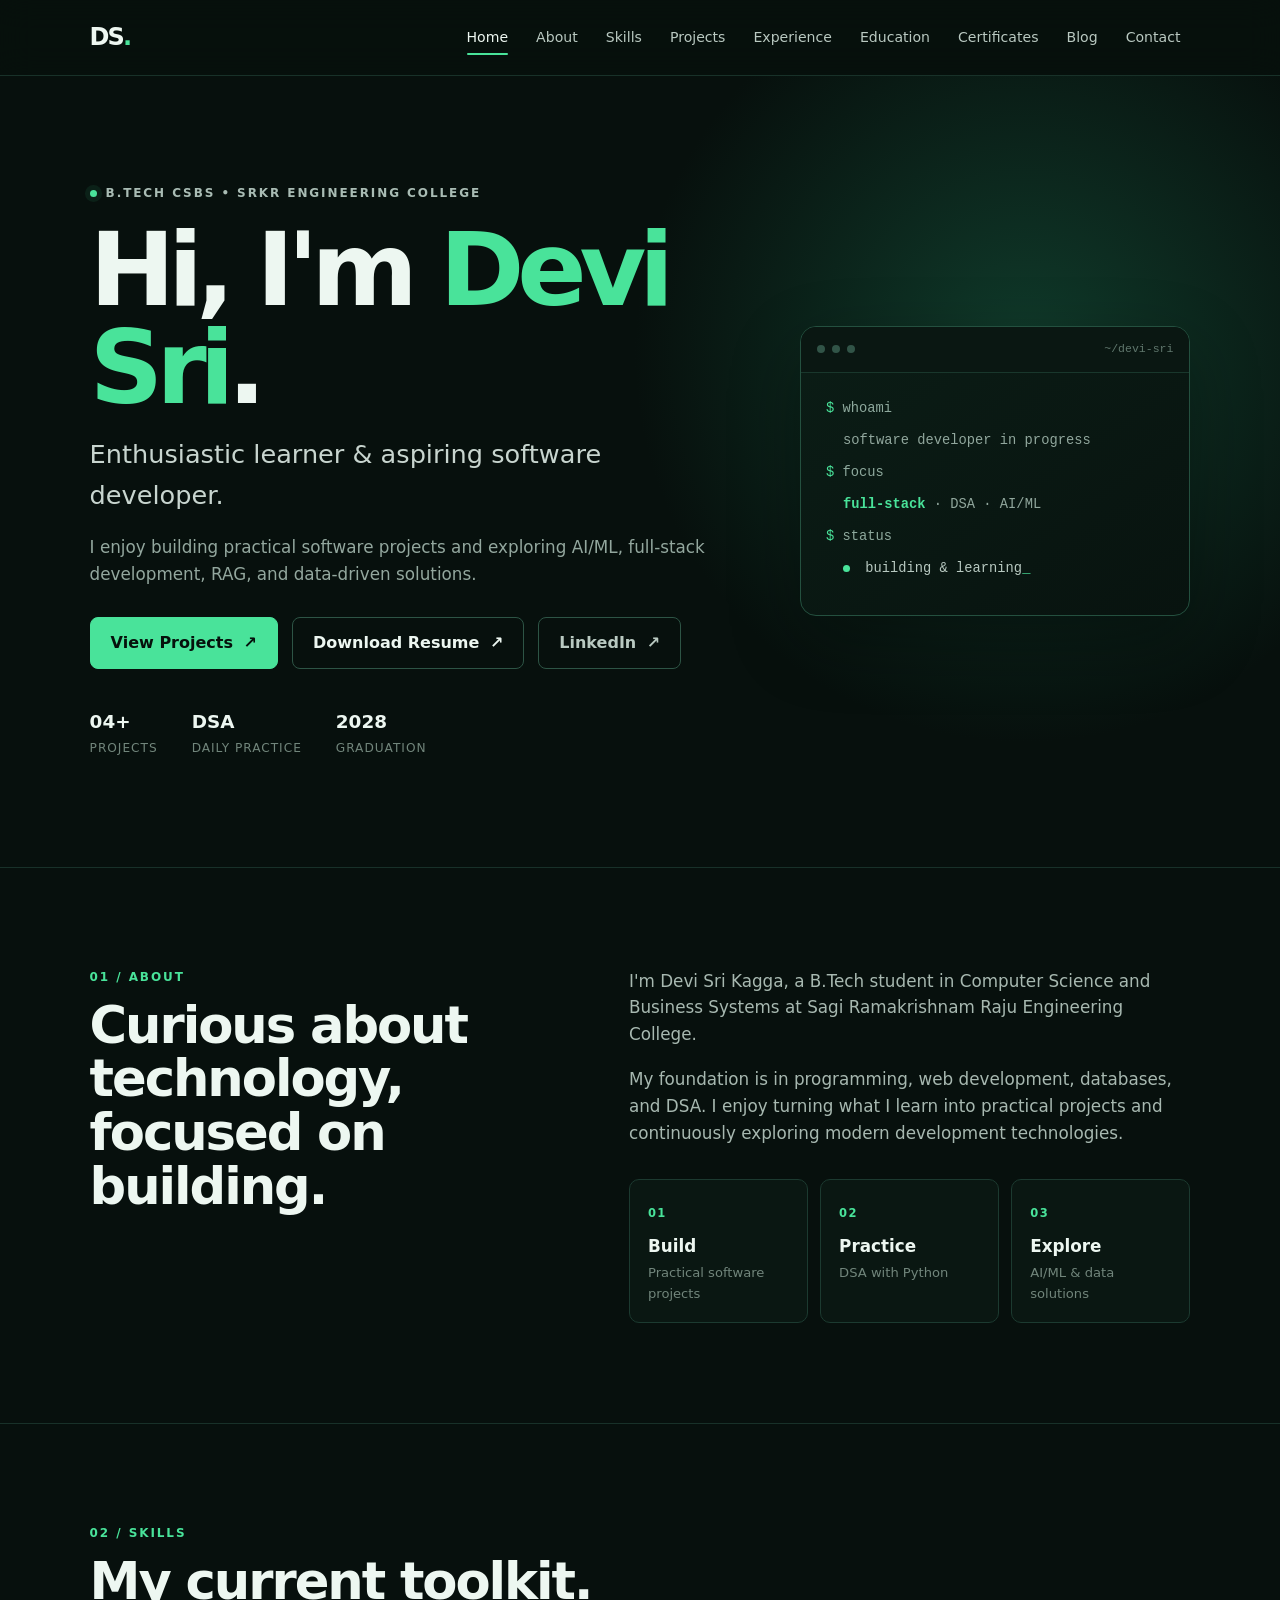
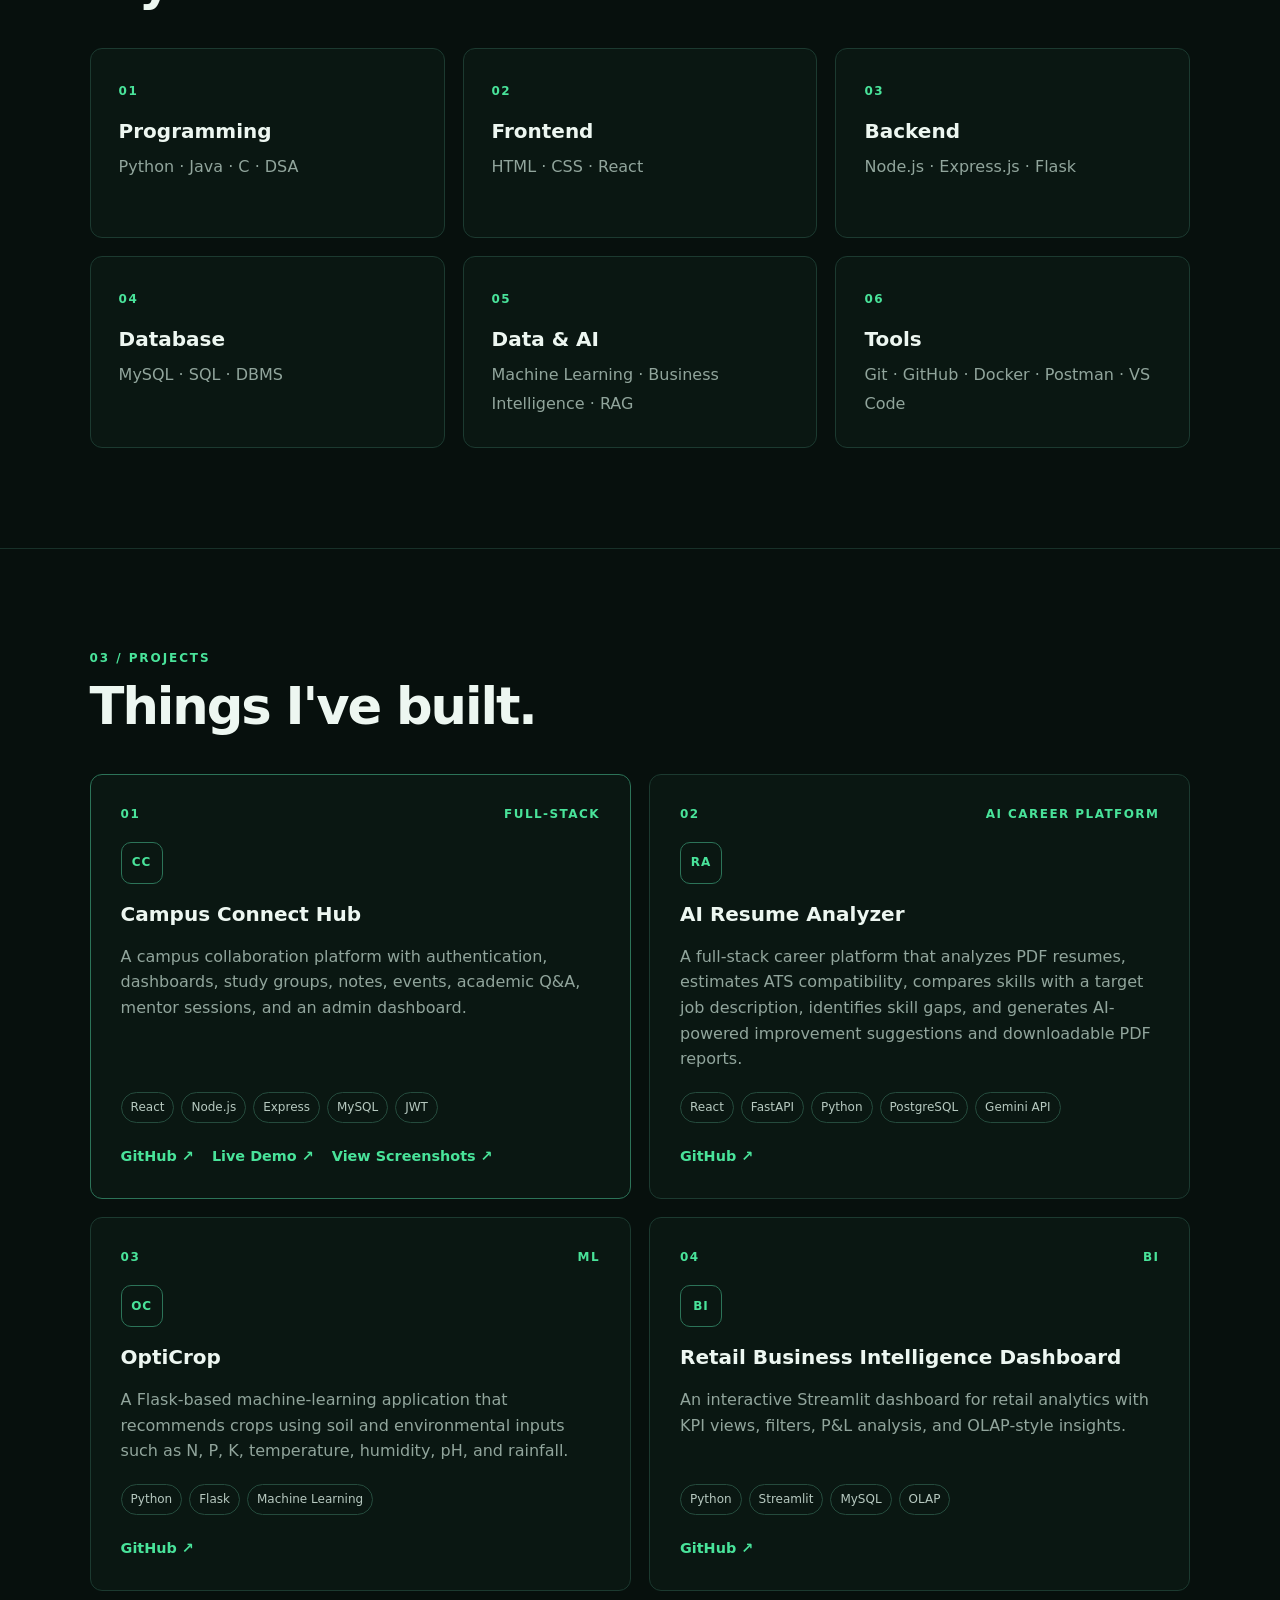
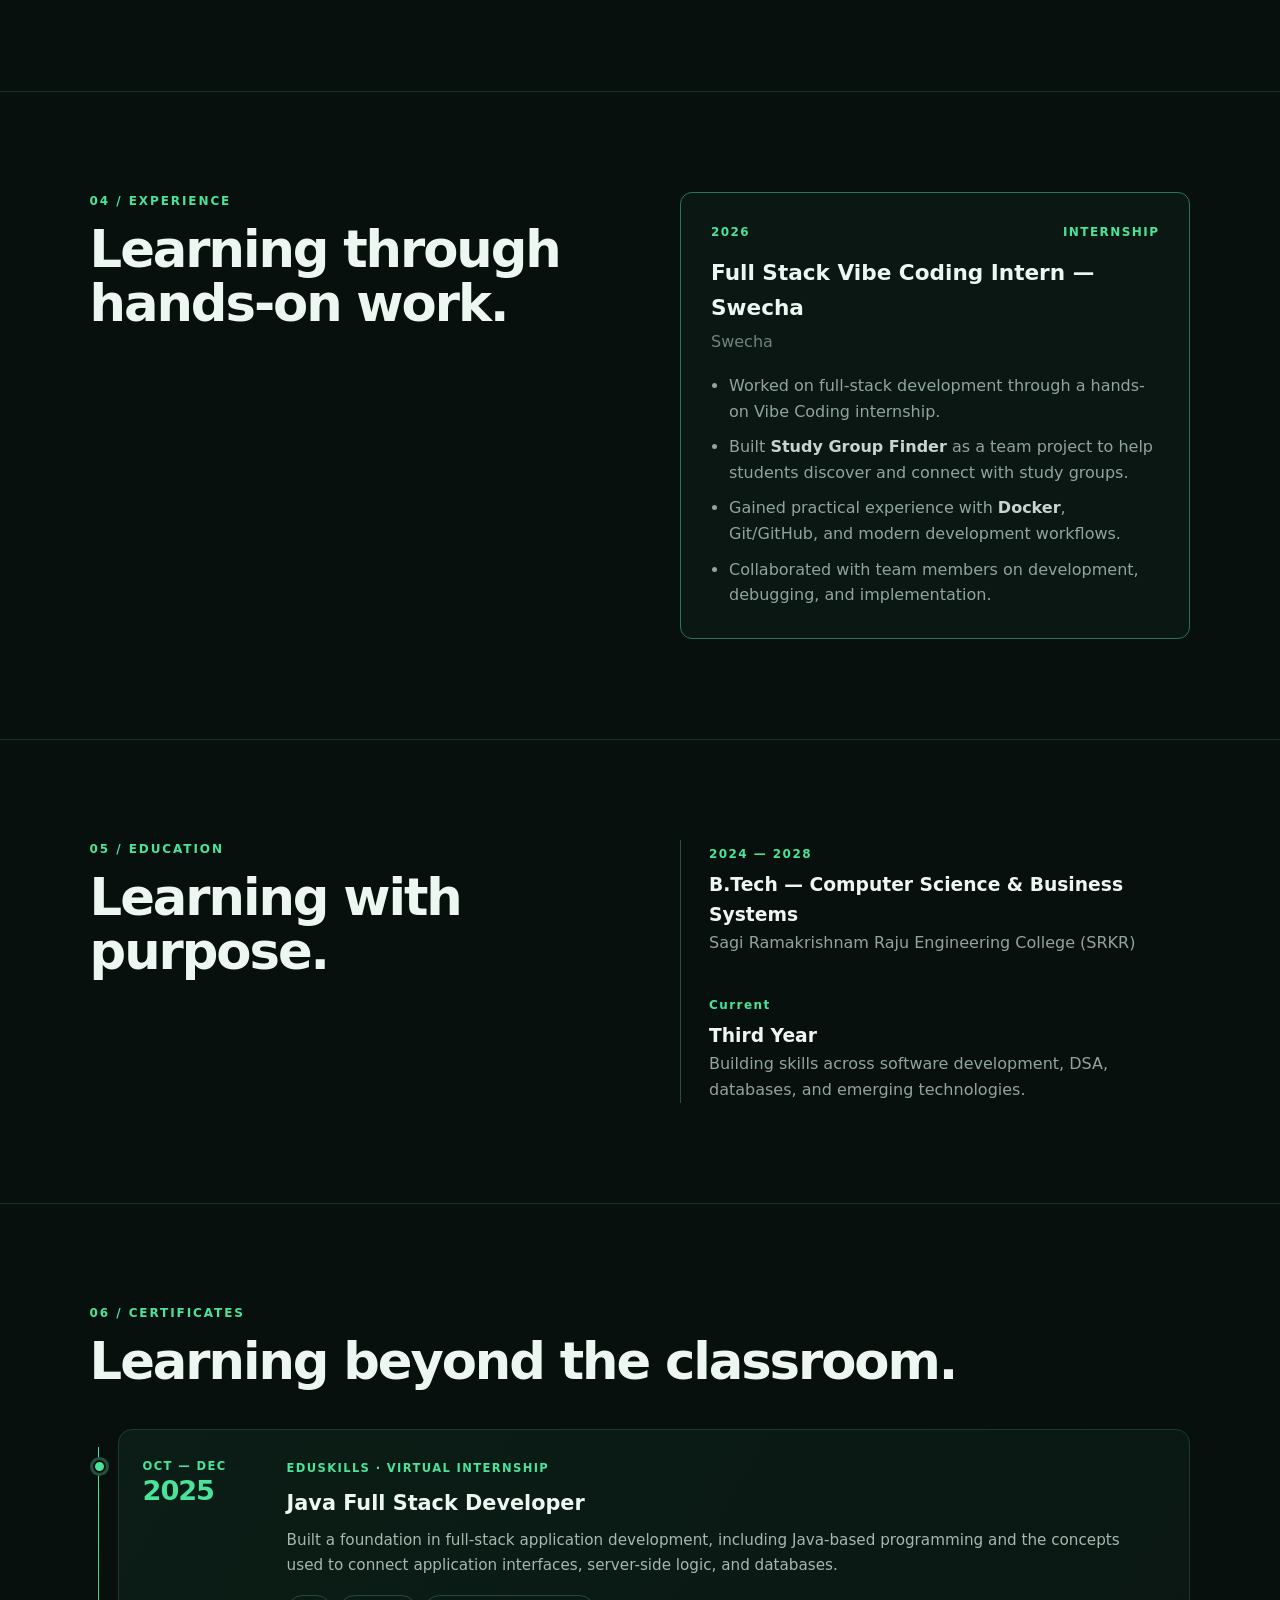
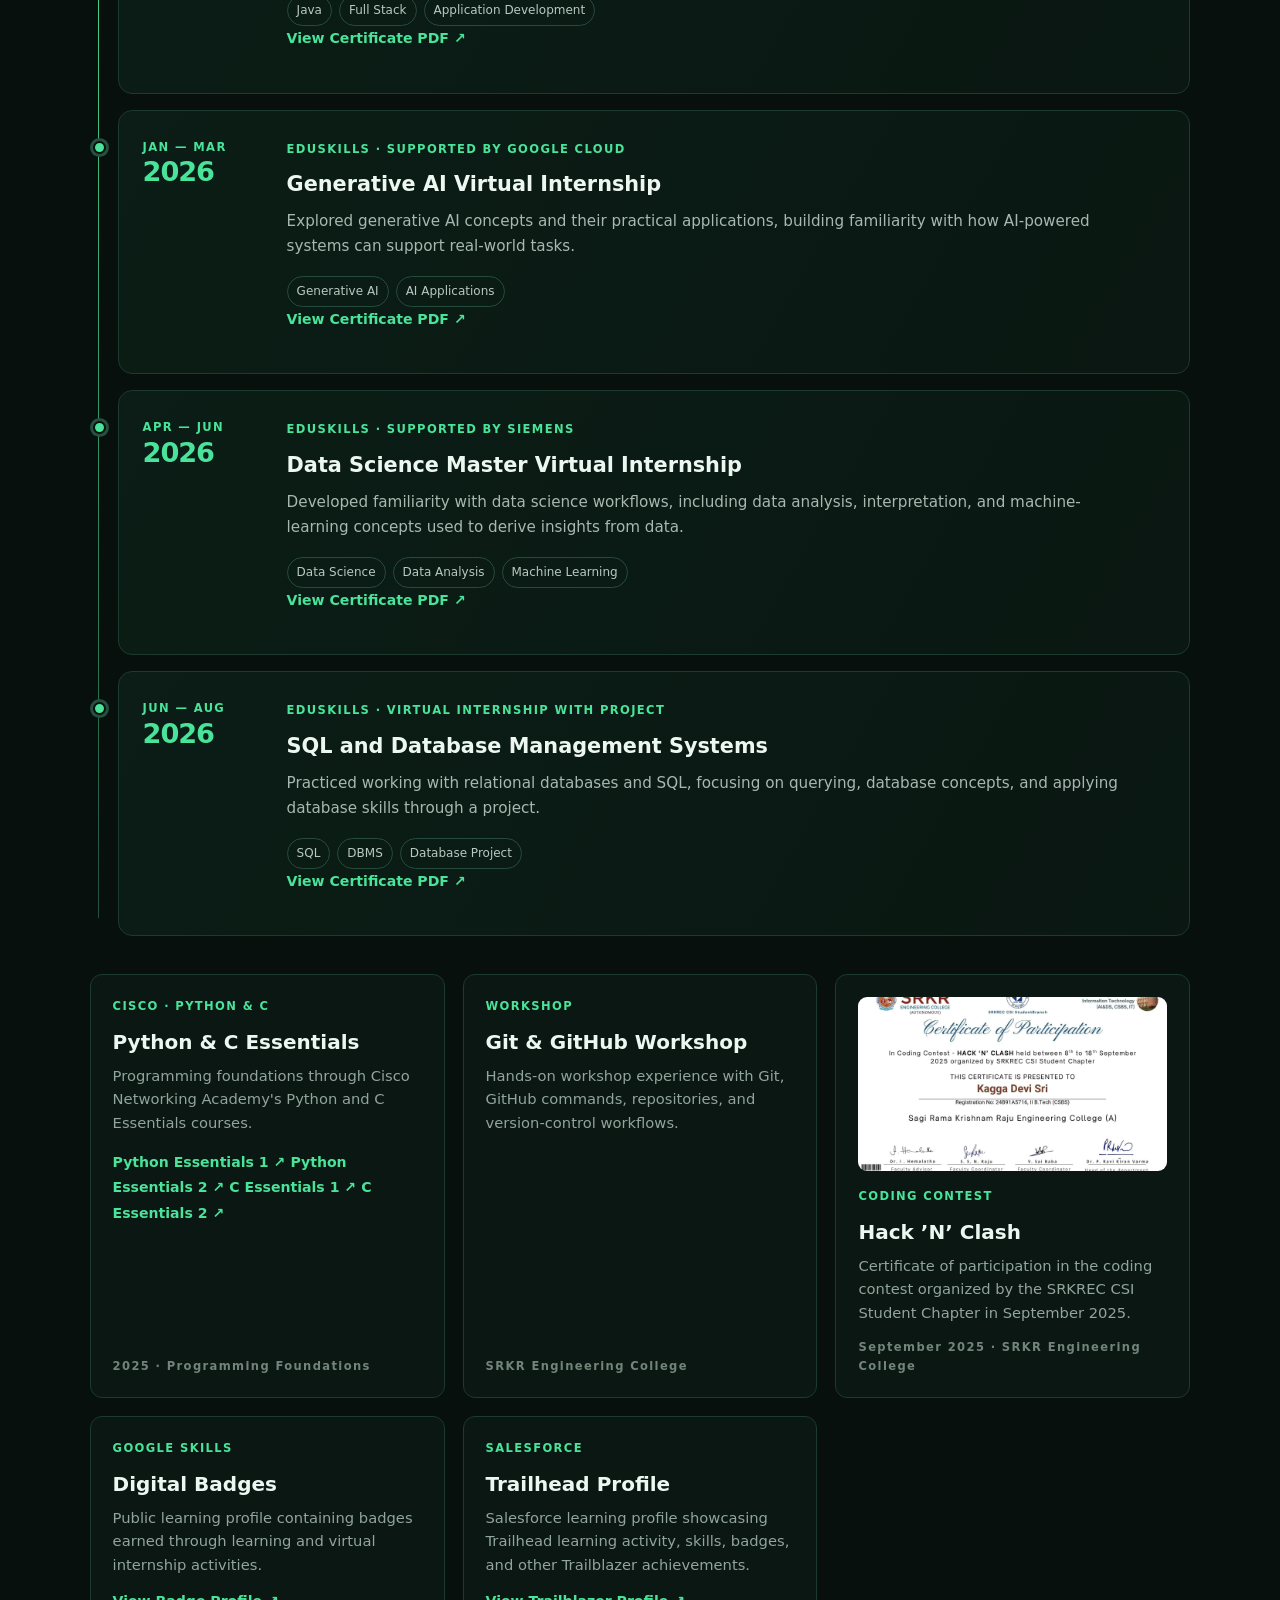
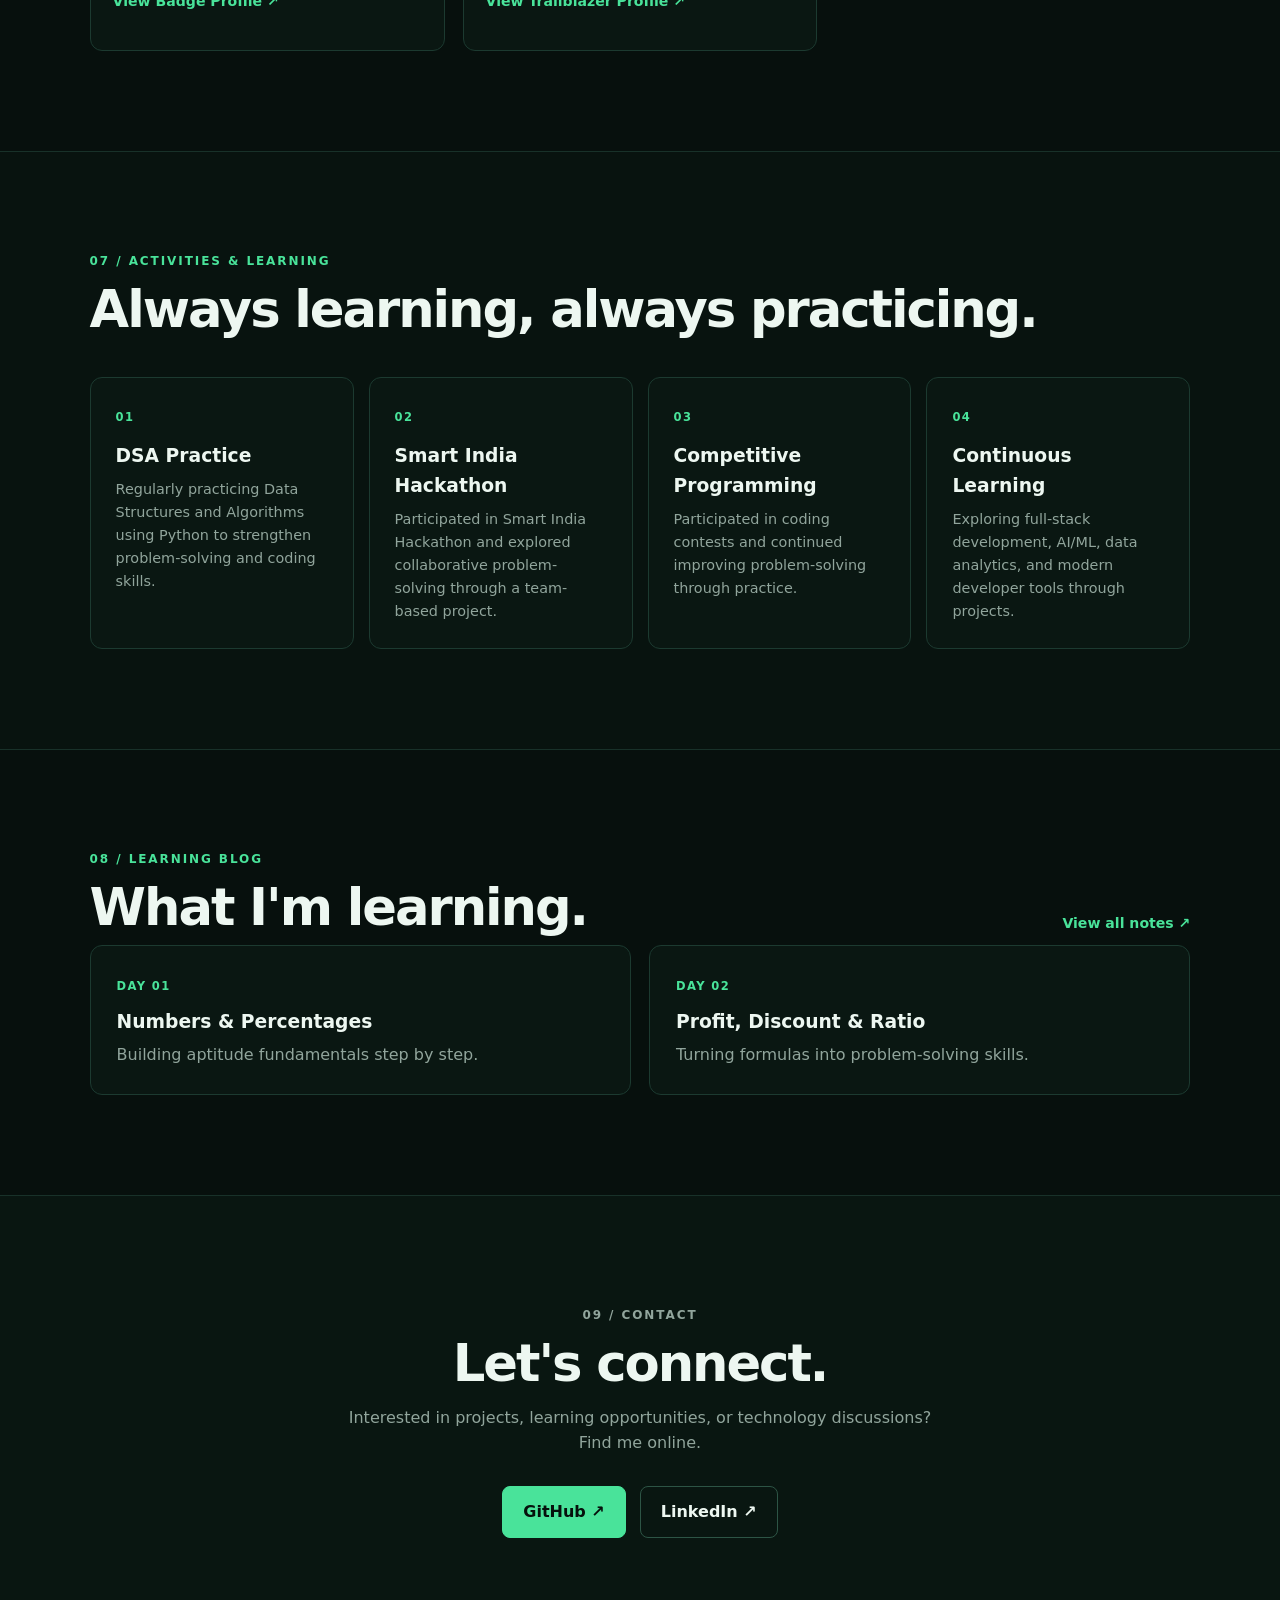
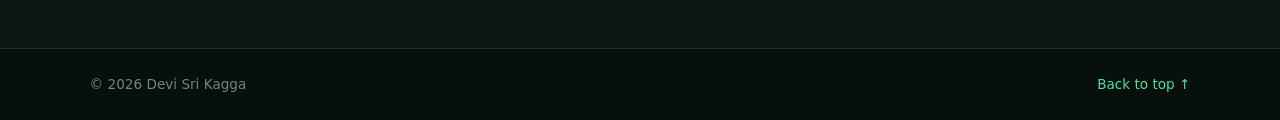
==== commit f2a7cd3b: "Add individual Cisco certificate links to portfolio" ====
--- a/index.html
+++ b/index.html
@@ -204,10 +204,16 @@
       </div>
       <div class="cert-grid">
         <article class="cert-card">
-          <span class="cert-type">CISCO</span>
+          <span class="cert-type">CISCO · PYTHON & C</span>
           <h3>Python & C Essentials</h3>
-          <p>Python Essentials 1 & 2 and C Essentials 1 & 2 learning credentials.</p>
-          <span class="cert-year">Programming Foundations</span>
+          <p>Programming foundations through Cisco Networking Academy's Python and C Essentials courses.</p>
+          <div class="certificate-links">
+            <a class="cert-link" href="assets/certificates/cisco-python-essentials-1.pdf" target="_blank" rel="noopener">Python Essentials 1 ↗</a>
+            <a class="cert-link" href="assets/certificates/cisco-python-essentials-2.pdf" target="_blank" rel="noopener">Python Essentials 2 ↗</a>
+            <a class="cert-link" href="assets/certificates/cisco-c-essentials-1.pdf" target="_blank" rel="noopener">C Essentials 1 ↗</a>
+            <a class="cert-link" href="assets/certificates/cisco-c-essentials-2.pdf" target="_blank" rel="noopener">C Essentials 2 ↗</a>
+          </div>
+          <span class="cert-year">2025 · Programming Foundations</span>
         </article>
         <article class="cert-card">
           <span class="cert-type">WORKSHOP</span>
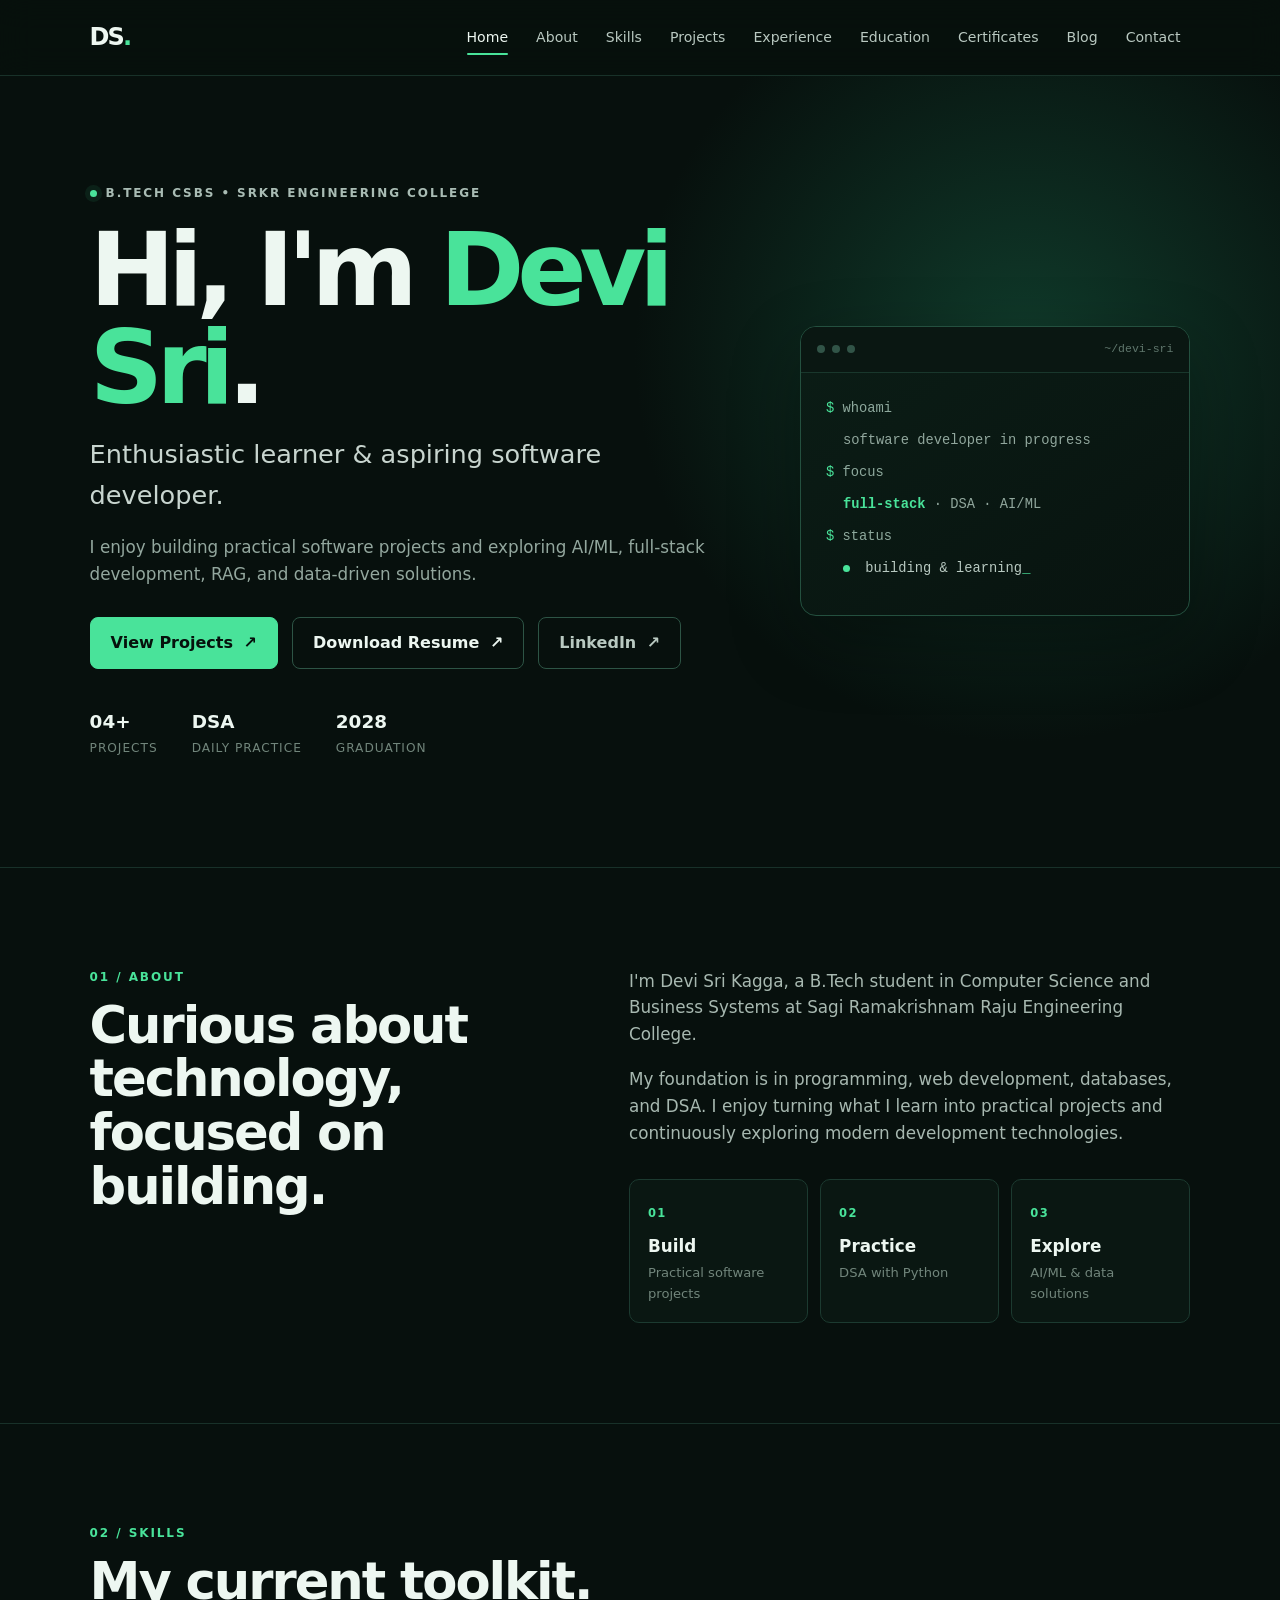
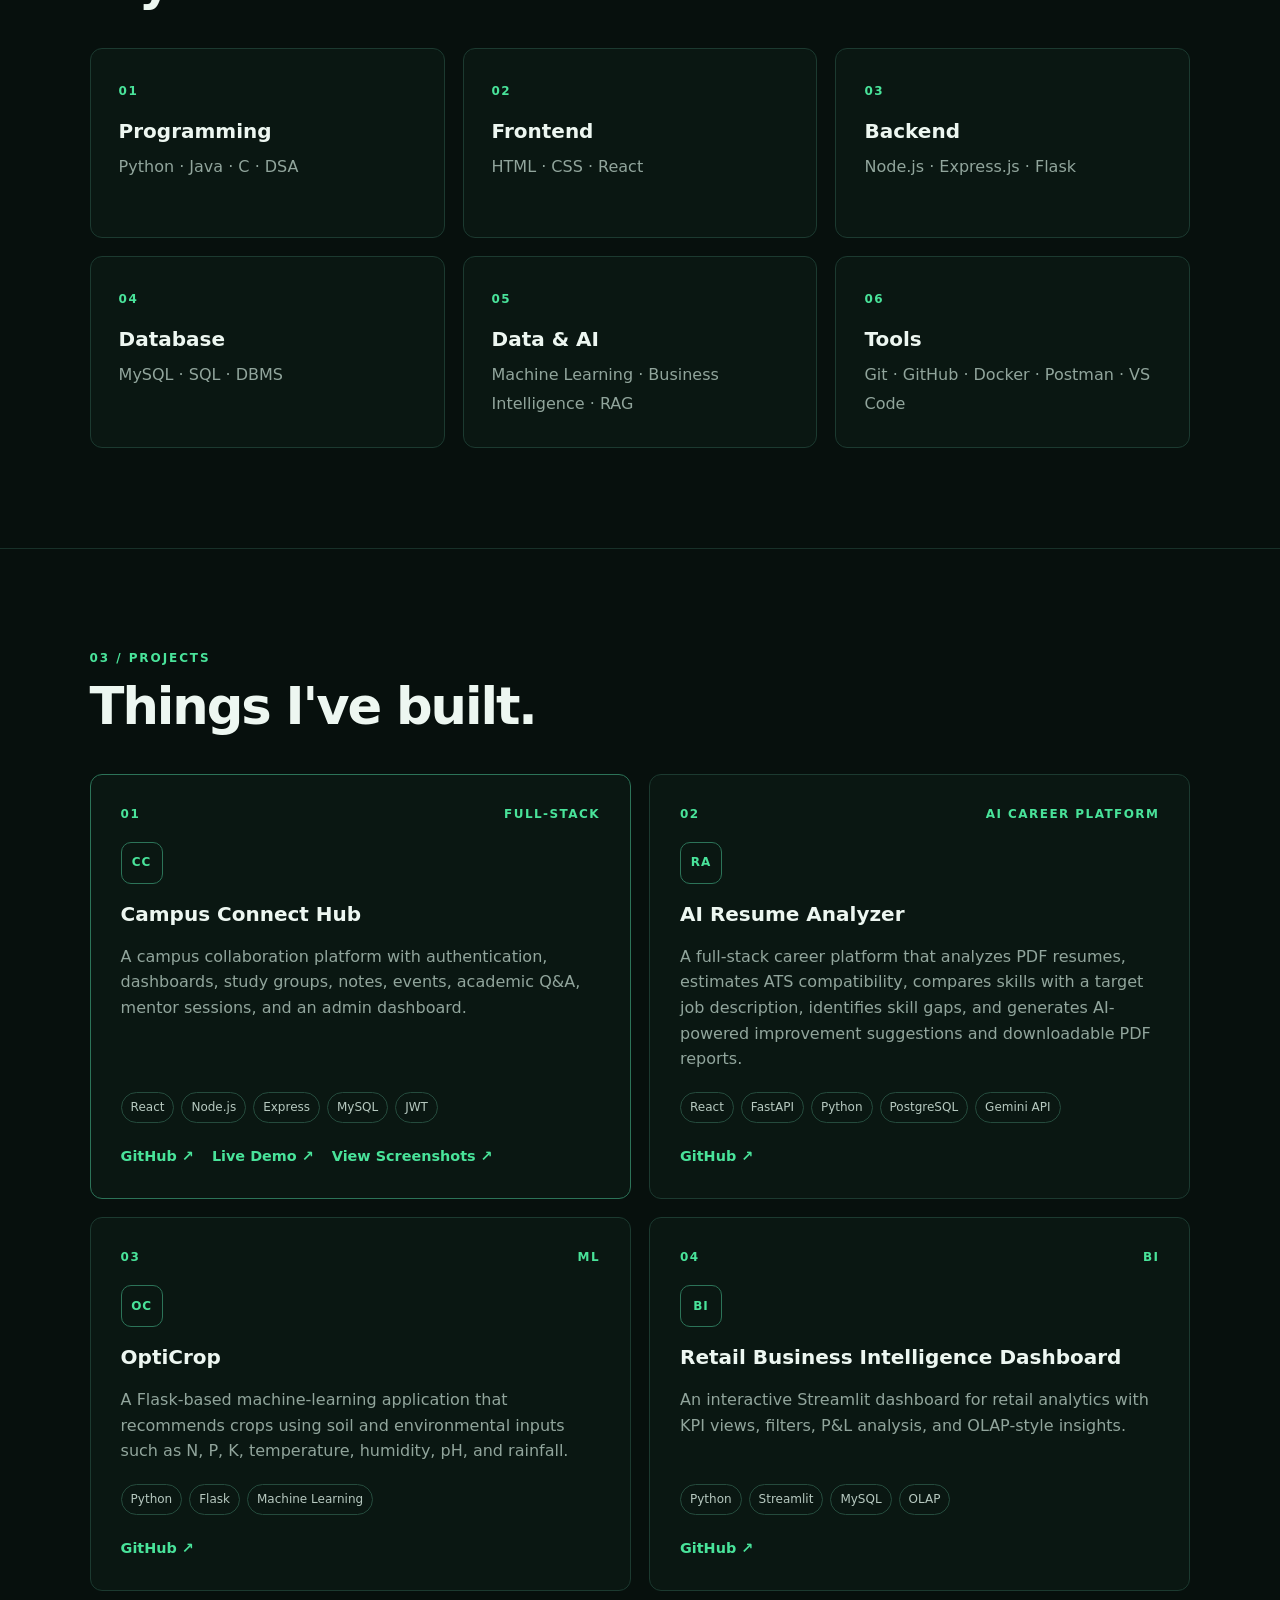
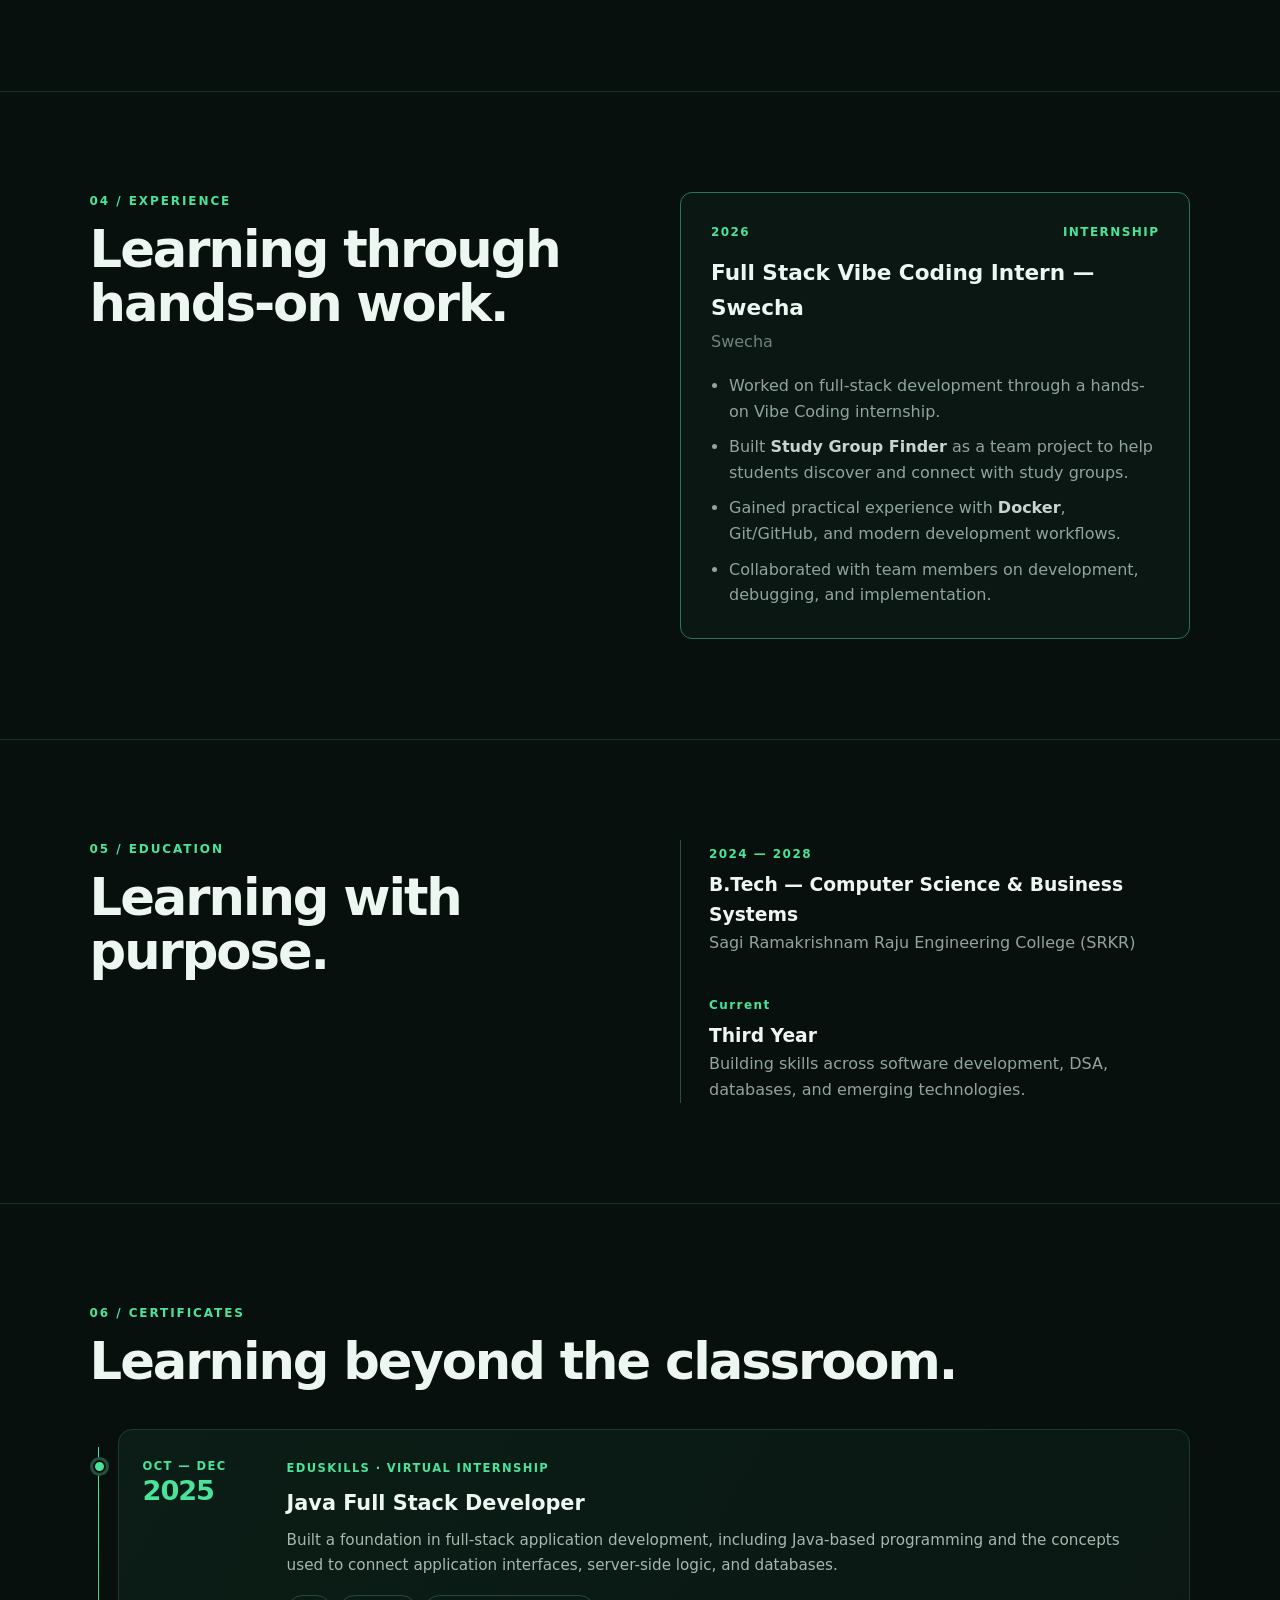
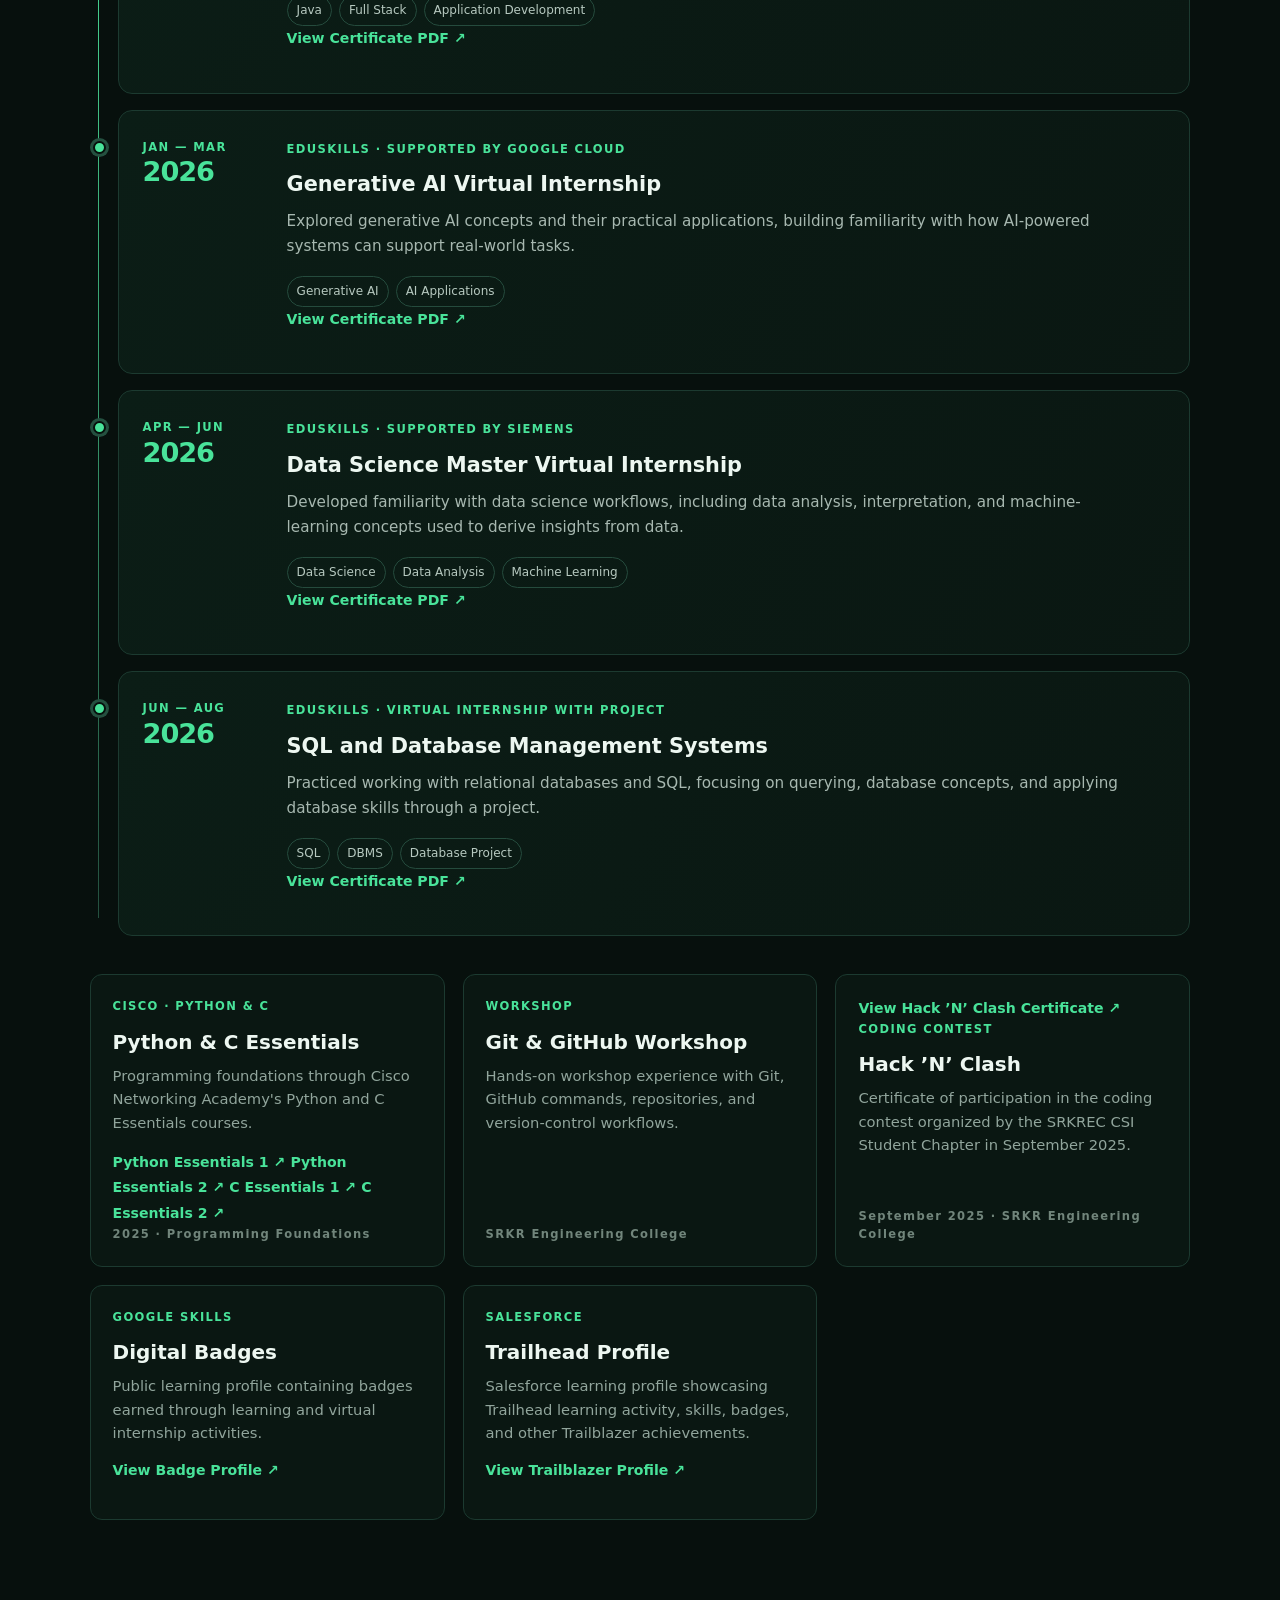
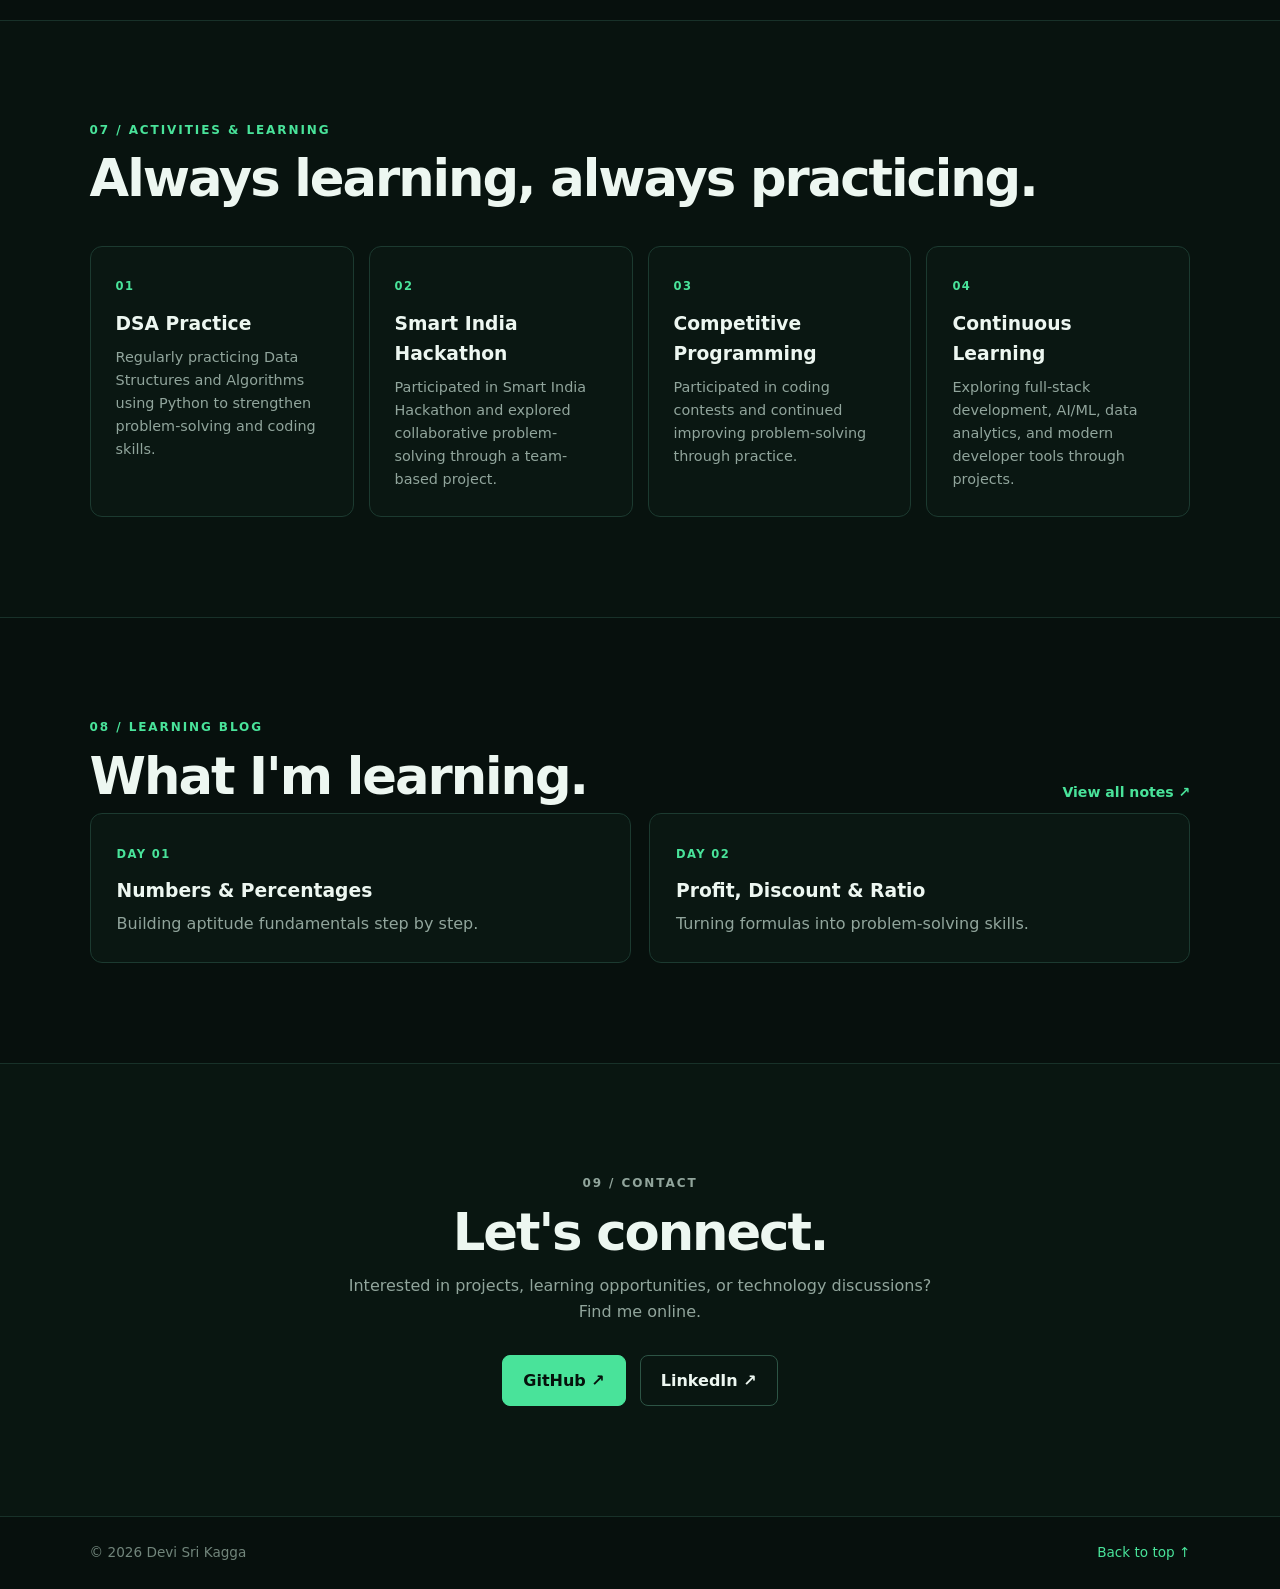
==== commit bd70f8ea: "Replace Hack N Clash certificate image with compact link" ====
--- a/index.html
+++ b/index.html
@@ -208,10 +208,10 @@
           <h3>Python & C Essentials</h3>
           <p>Programming foundations through Cisco Networking Academy's Python and C Essentials courses.</p>
           <div class="certificate-links">
-            <a class="cert-link" href="assets/certificates/cisco-python-essentials-1.pdf" target="_blank" rel="noopener">Python Essentials 1 ↗</a>
-            <a class="cert-link" href="assets/certificates/cisco-python-essentials-2.pdf" target="_blank" rel="noopener">Python Essentials 2 ↗</a>
-            <a class="cert-link" href="assets/certificates/cisco-c-essentials-1.pdf" target="_blank" rel="noopener">C Essentials 1 ↗</a>
-            <a class="cert-link" href="assets/certificates/cisco-c-essentials-2.pdf" target="_blank" rel="noopener">C Essentials 2 ↗</a>
+            <a class="cert-link" href="assets/certificates/PythonEssentials1Update20250824-29-s2qgya.pdf" target="_blank" rel="noopener">Python Essentials 1 ↗</a>
+            <a class="cert-link" href="assets/certificates/PythonEssentials2Update20251023-31-efxsom.pdf" target="_blank" rel="noopener">Python Essentials 2 ↗</a>
+            <a class="cert-link" href="assets/certificates/CEssentials1Update20250412-27-1uhhh6.pdf" target="_blank" rel="noopener">C Essentials 1 ↗</a>
+            <a class="cert-link" href="assets/certificates/CEssentials2Update20250412-27-vdptm5.pdf" target="_blank" rel="noopener">C Essentials 2 ↗</a>
           </div>
           <span class="cert-year">2025 · Programming Foundations</span>
         </article>
@@ -222,10 +222,7 @@
           <span class="cert-year">SRKR Engineering College</span>
         </article>
         <article class="cert-card certificate-photo-card">
-          <button class="certificate-image-btn" type="button" data-certificate="assets/certificates/Hacknclash.jpeg" aria-label="View Hack N Clash certificate">
-            <img class="certificate-image" src="assets/certificates/Hacknclash.jpeg" alt="Hack N Clash coding contest certificate">
-            <span class="image-overlay">View certificate ↗</span>
-          </button>
+          <a class="cert-link certificate-file-link" href="assets/certificates/Hacknclash.jpeg" target="_blank" rel="noopener">View Hack ’N’ Clash Certificate ↗</a>
           <span class="cert-type">CODING CONTEST</span>
           <h3>Hack ’N’ Clash</h3>
           <p>Certificate of participation in the coding contest organized by the SRKREC CSI Student Chapter in September 2025.</p>
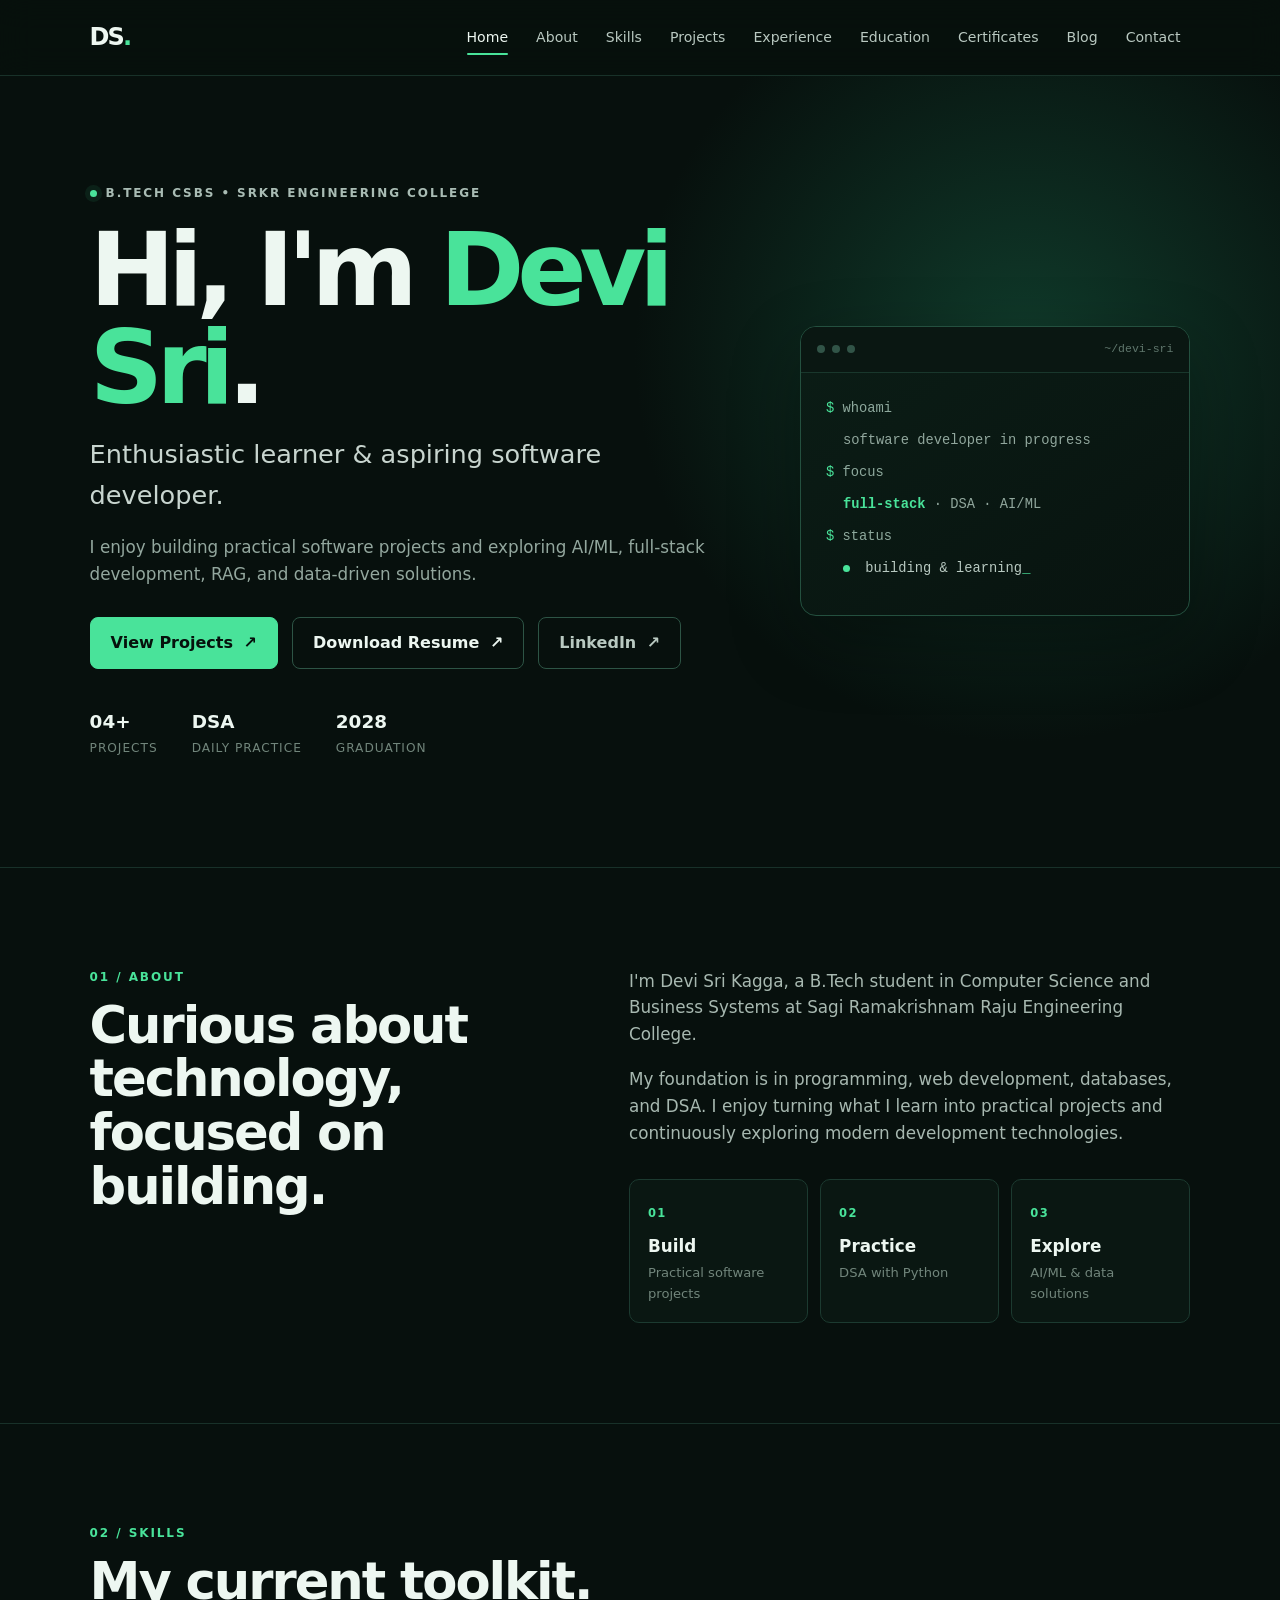
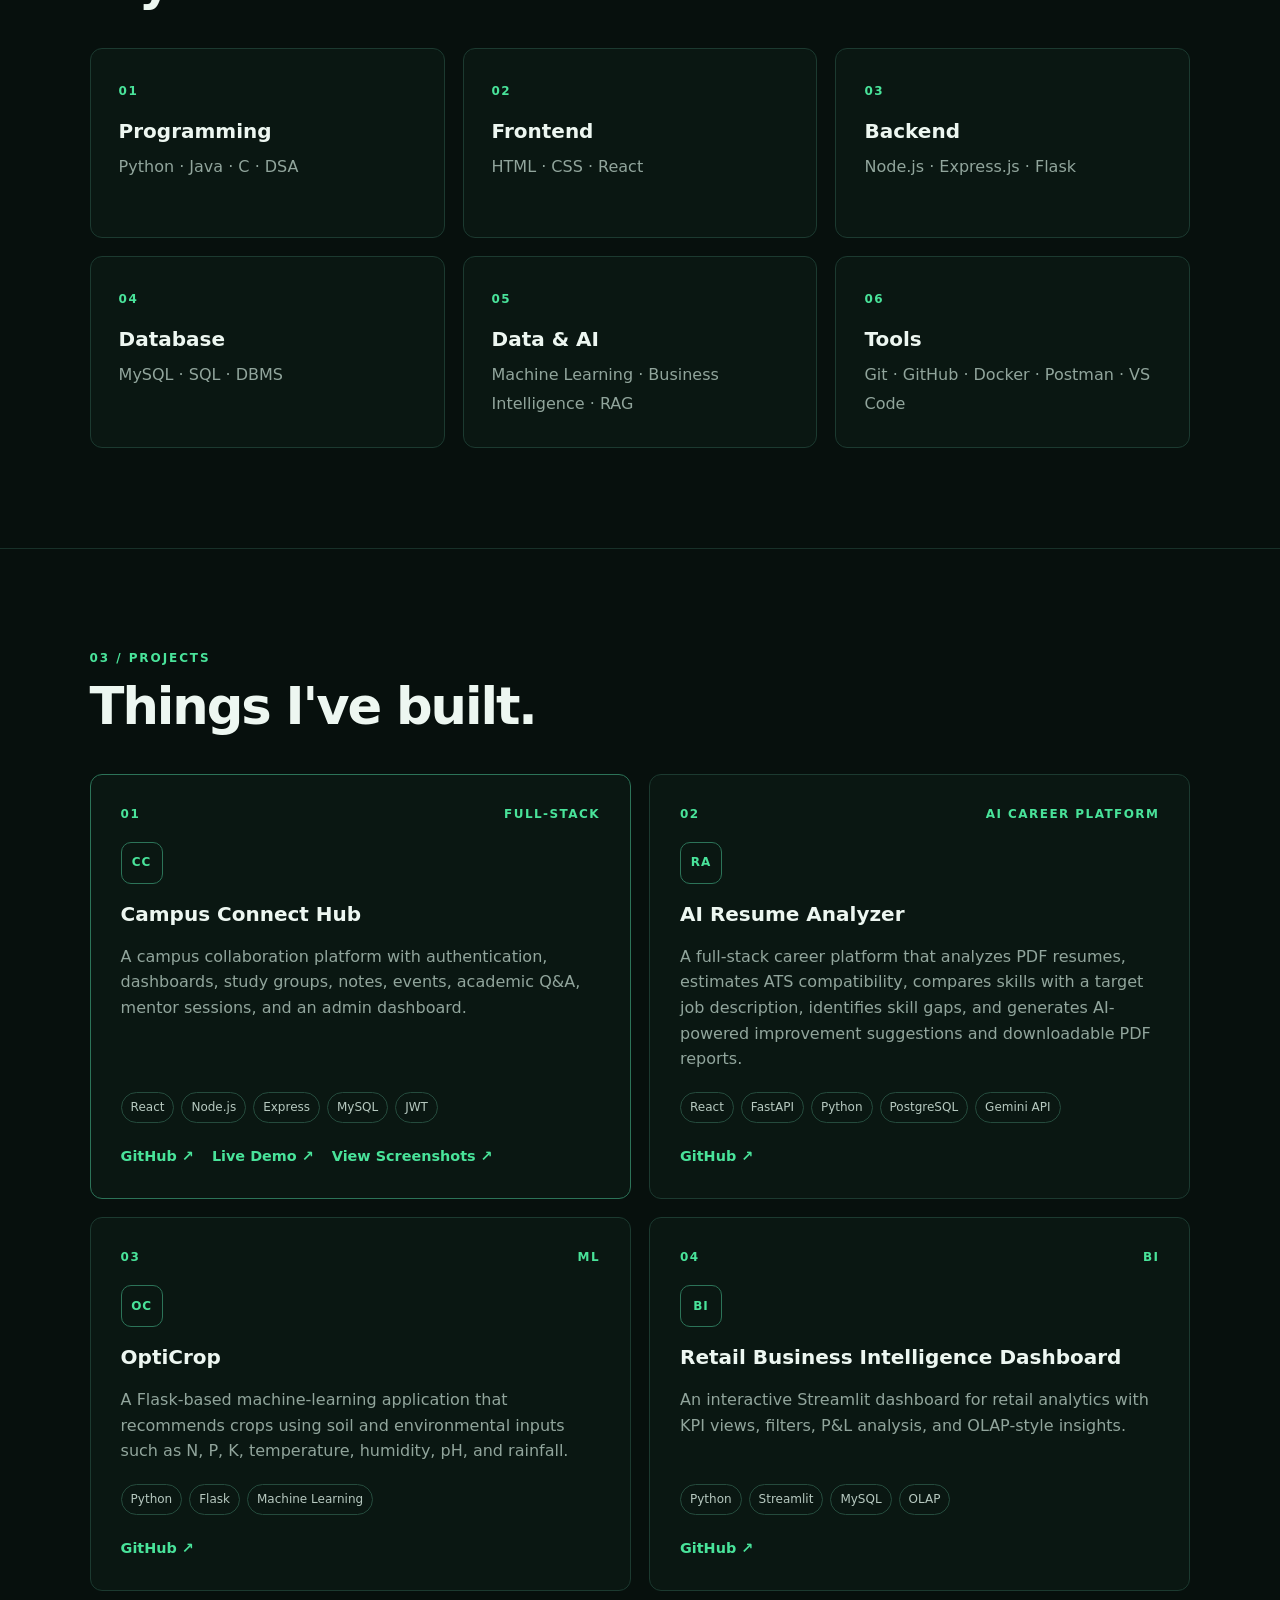
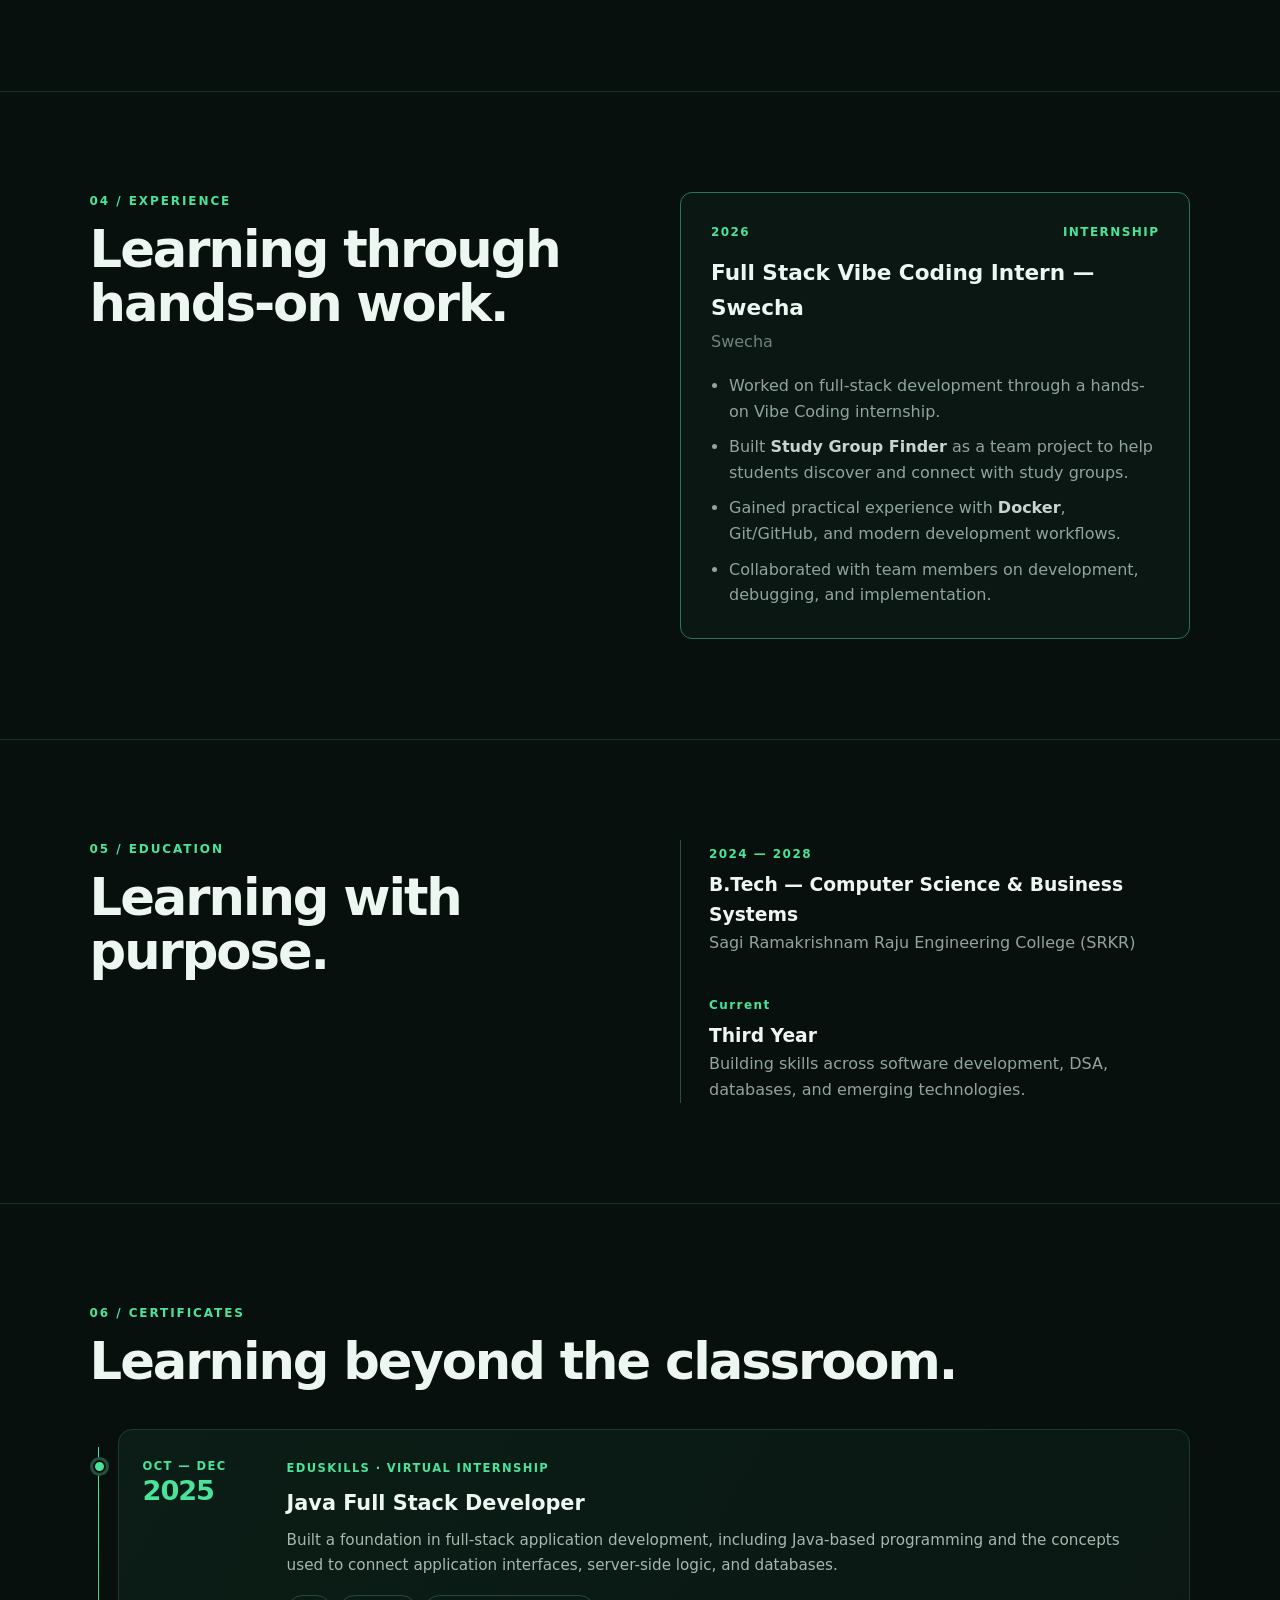
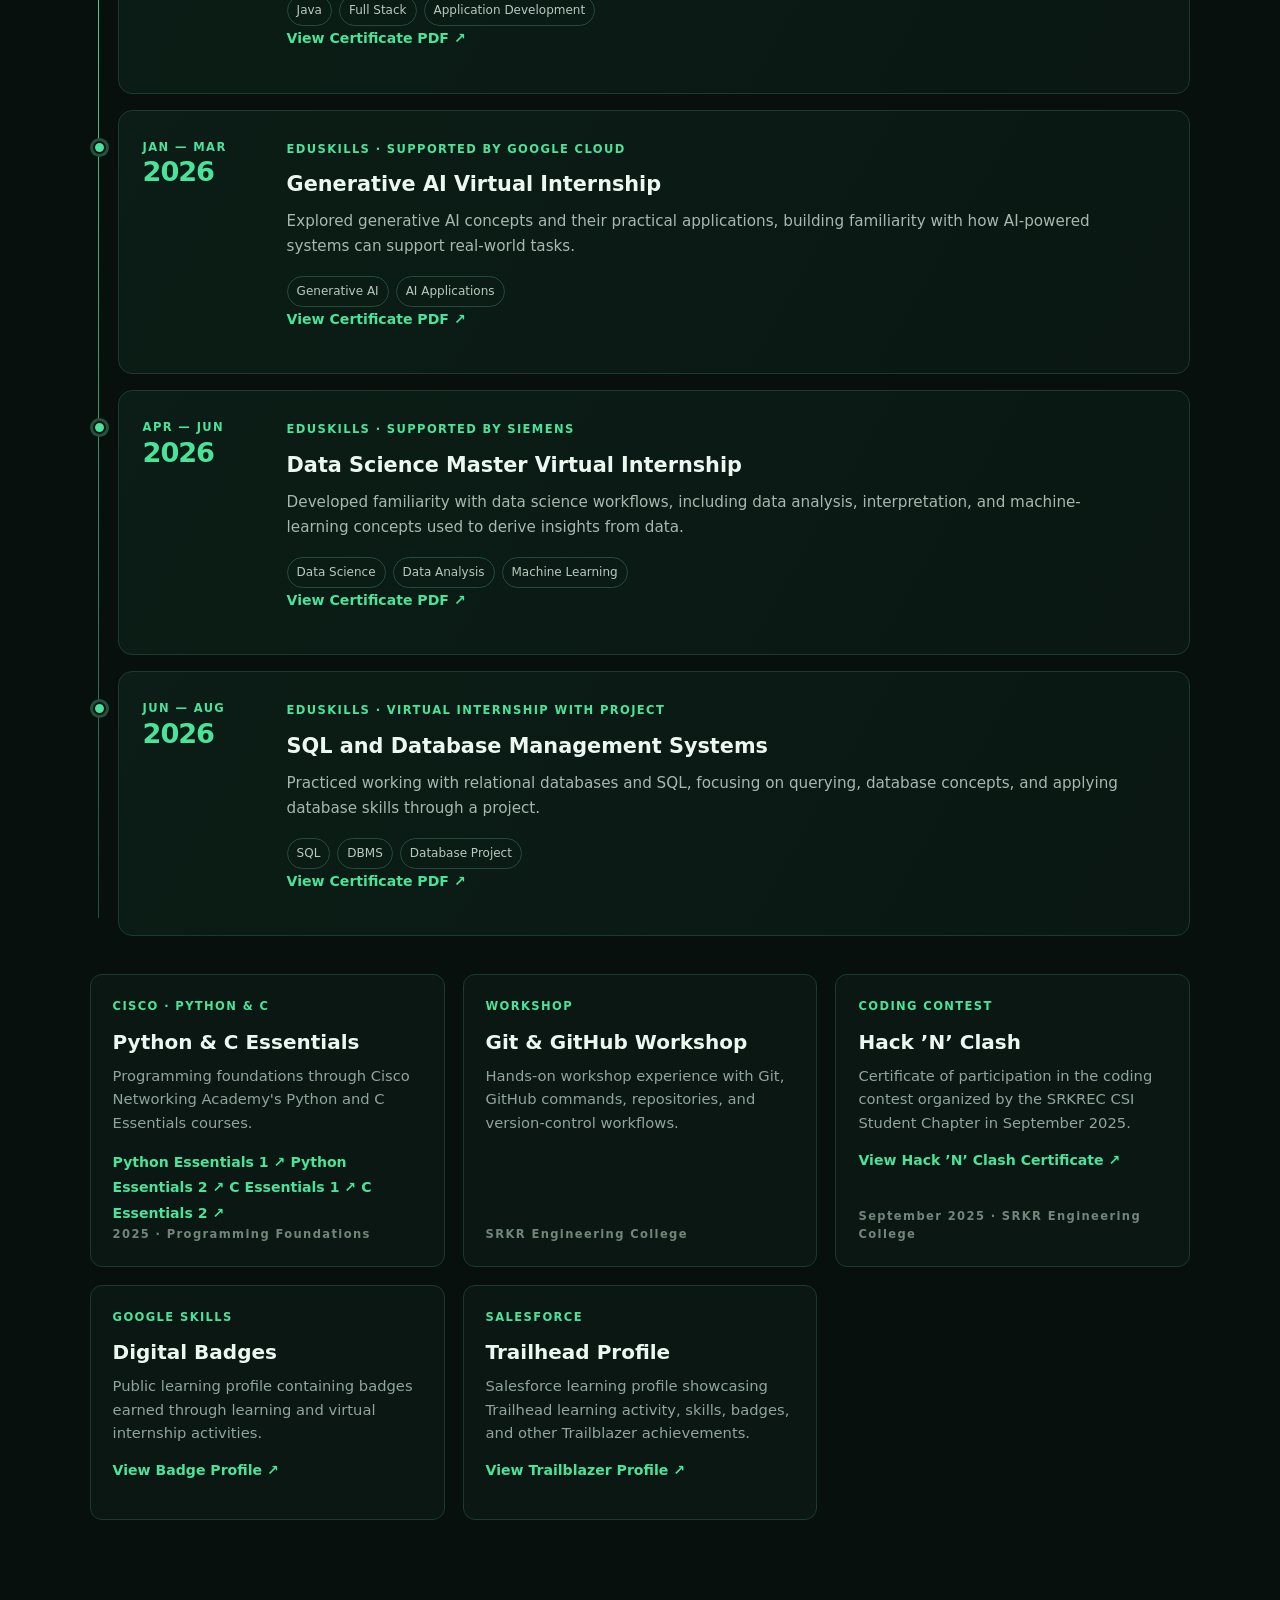
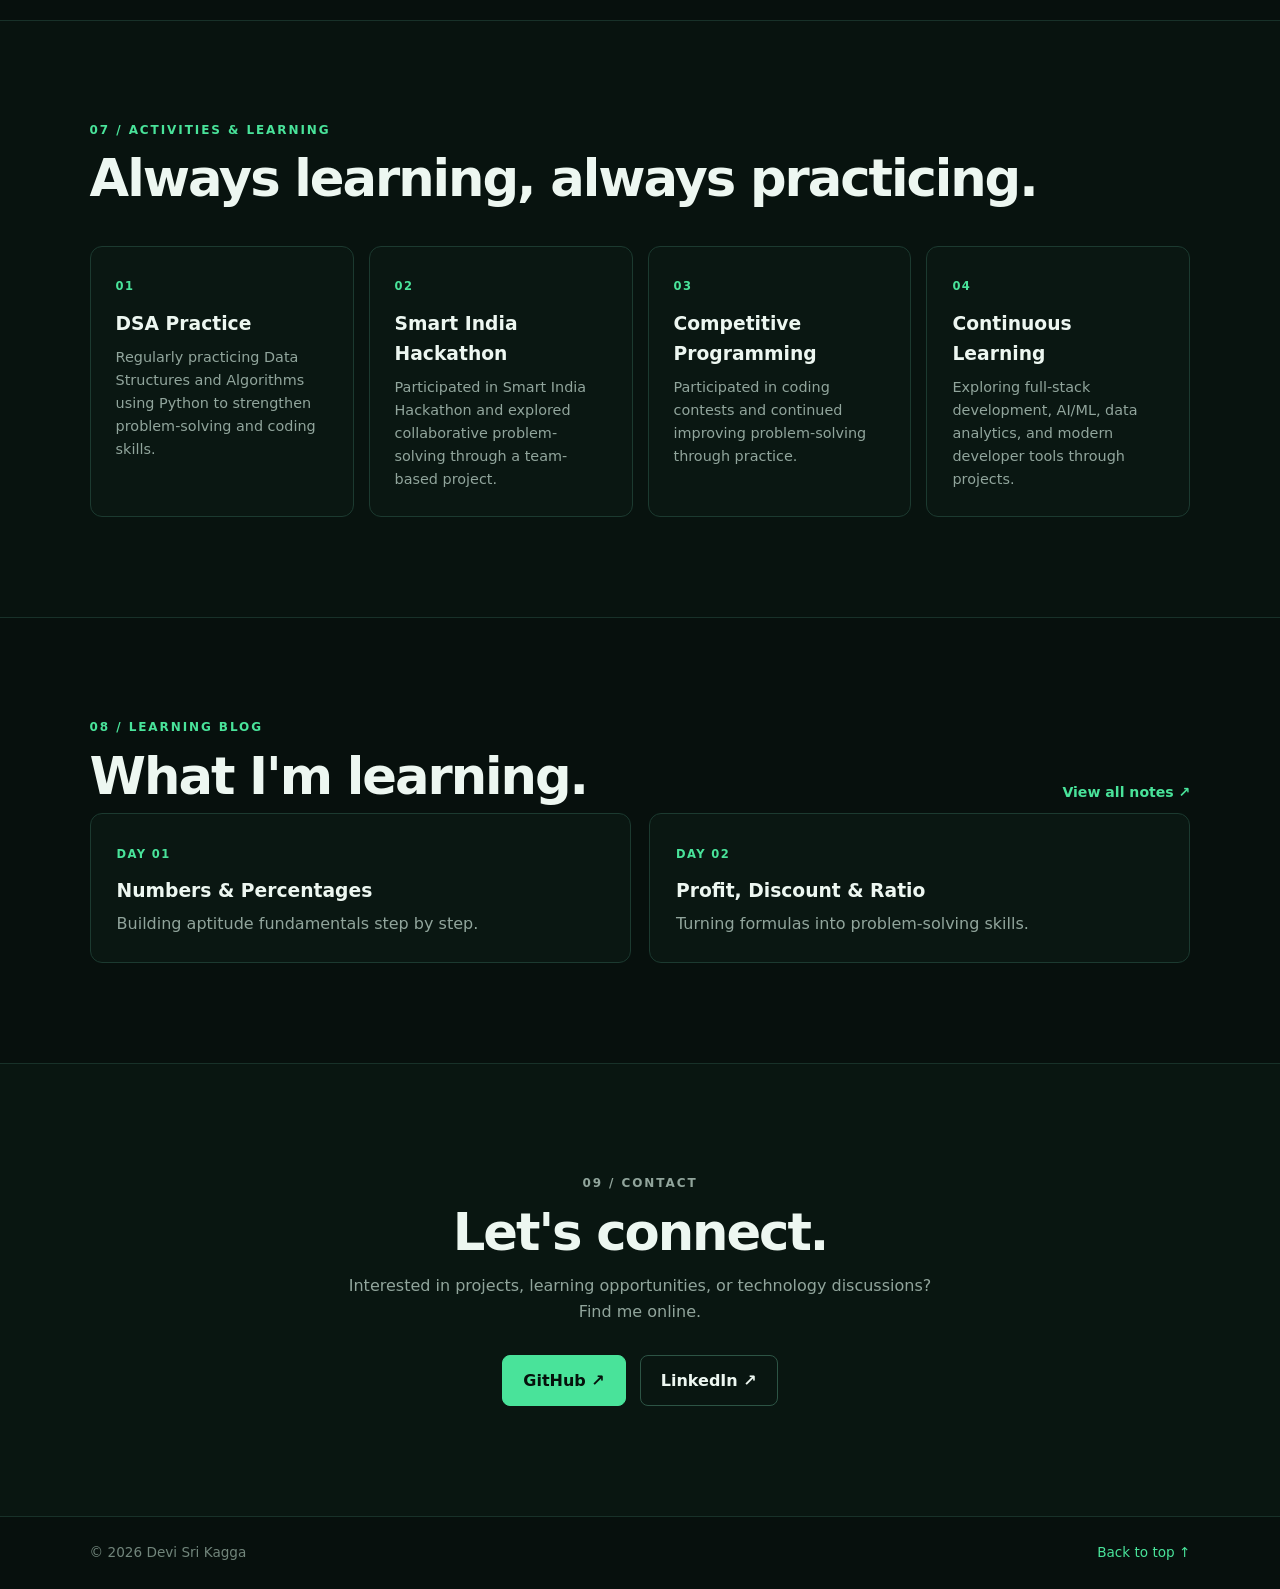
==== commit 7fb4e6df: "Align Hack N Clash certificate link with other cards" ====
--- a/index.html
+++ b/index.html
@@ -221,11 +221,11 @@
           <p>Hands-on workshop experience with Git, GitHub commands, repositories, and version-control workflows.</p>
           <span class="cert-year">SRKR Engineering College</span>
         </article>
-        <article class="cert-card certificate-photo-card">
-          <a class="cert-link certificate-file-link" href="assets/certificates/Hacknclash.jpeg" target="_blank" rel="noopener">View Hack ’N’ Clash Certificate ↗</a>
+        <article class="cert-card">
           <span class="cert-type">CODING CONTEST</span>
           <h3>Hack ’N’ Clash</h3>
           <p>Certificate of participation in the coding contest organized by the SRKREC CSI Student Chapter in September 2025.</p>
+          <a class="cert-link" href="assets/certificates/Hacknclash.jpeg" target="_blank" rel="noopener">View Hack ’N’ Clash Certificate ↗</a>
           <span class="cert-year">September 2025 · SRKR Engineering College</span>
         </article>
         <article class="cert-card">
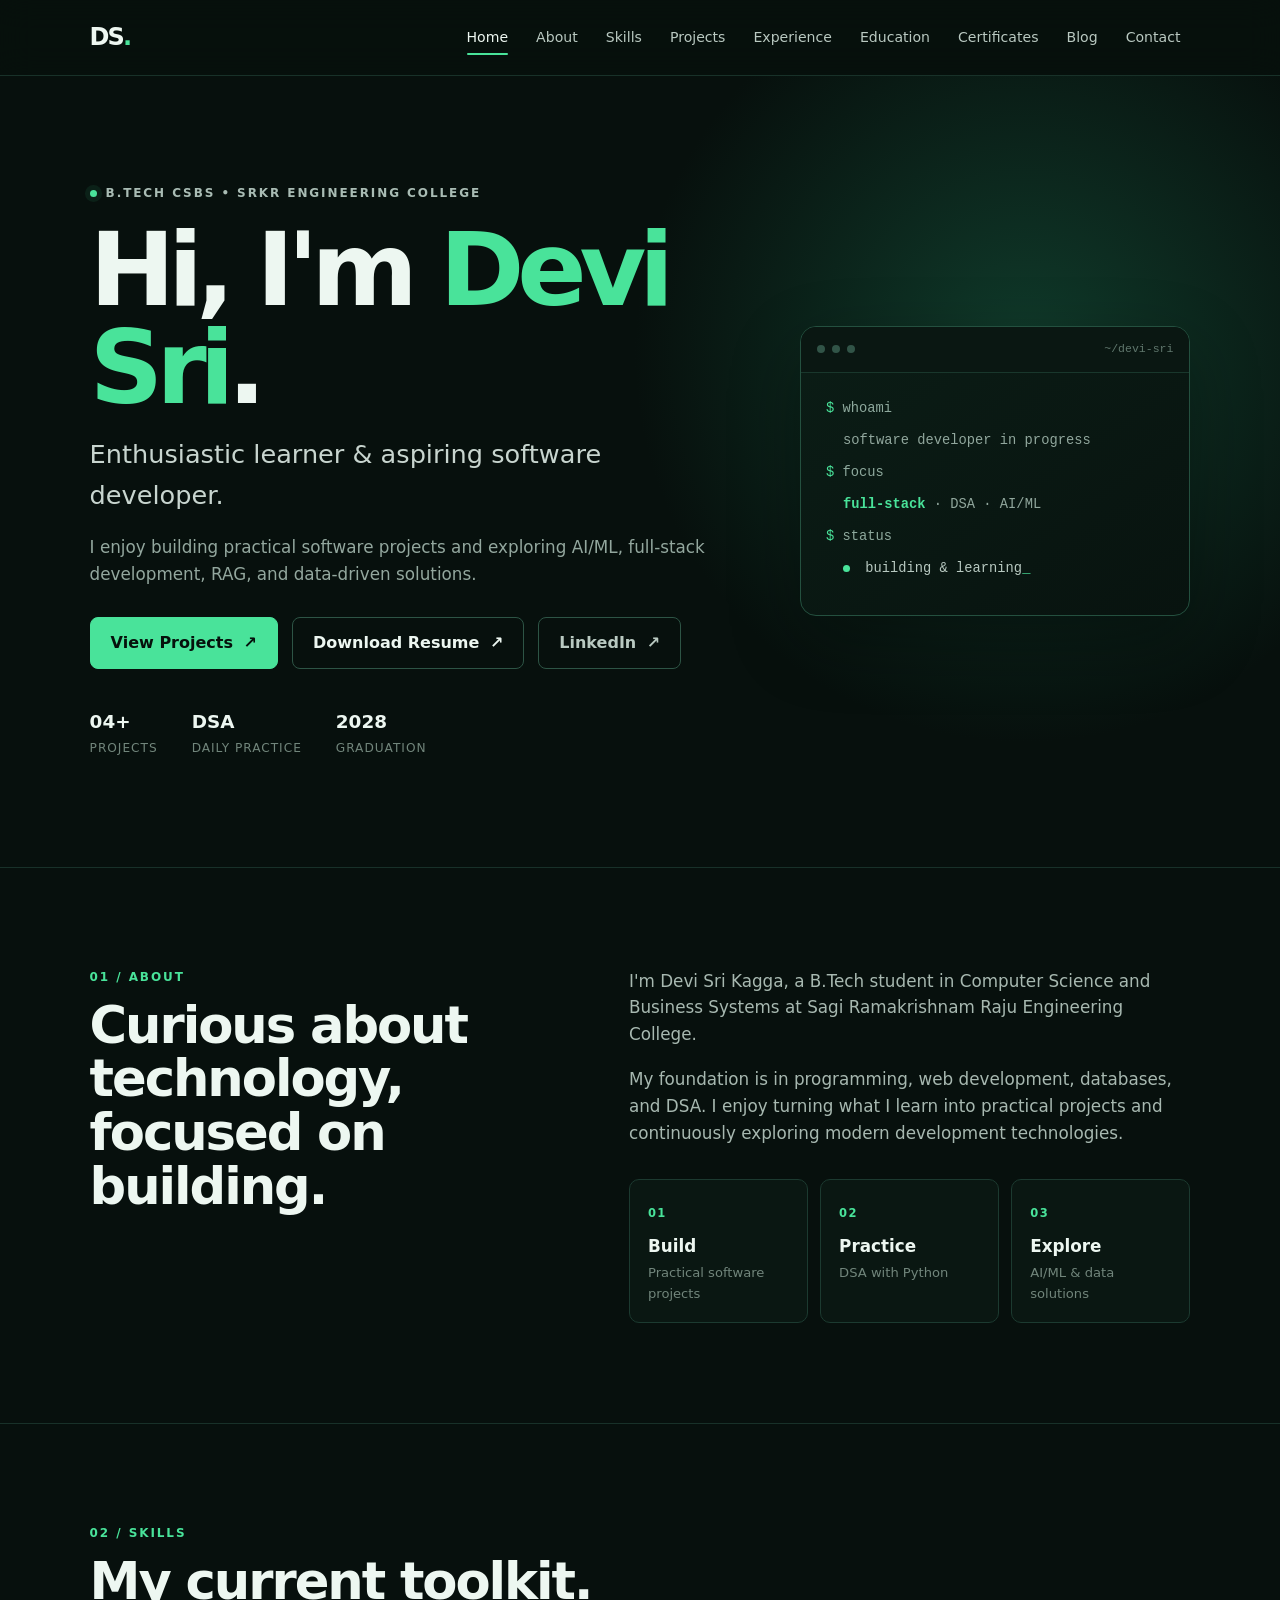
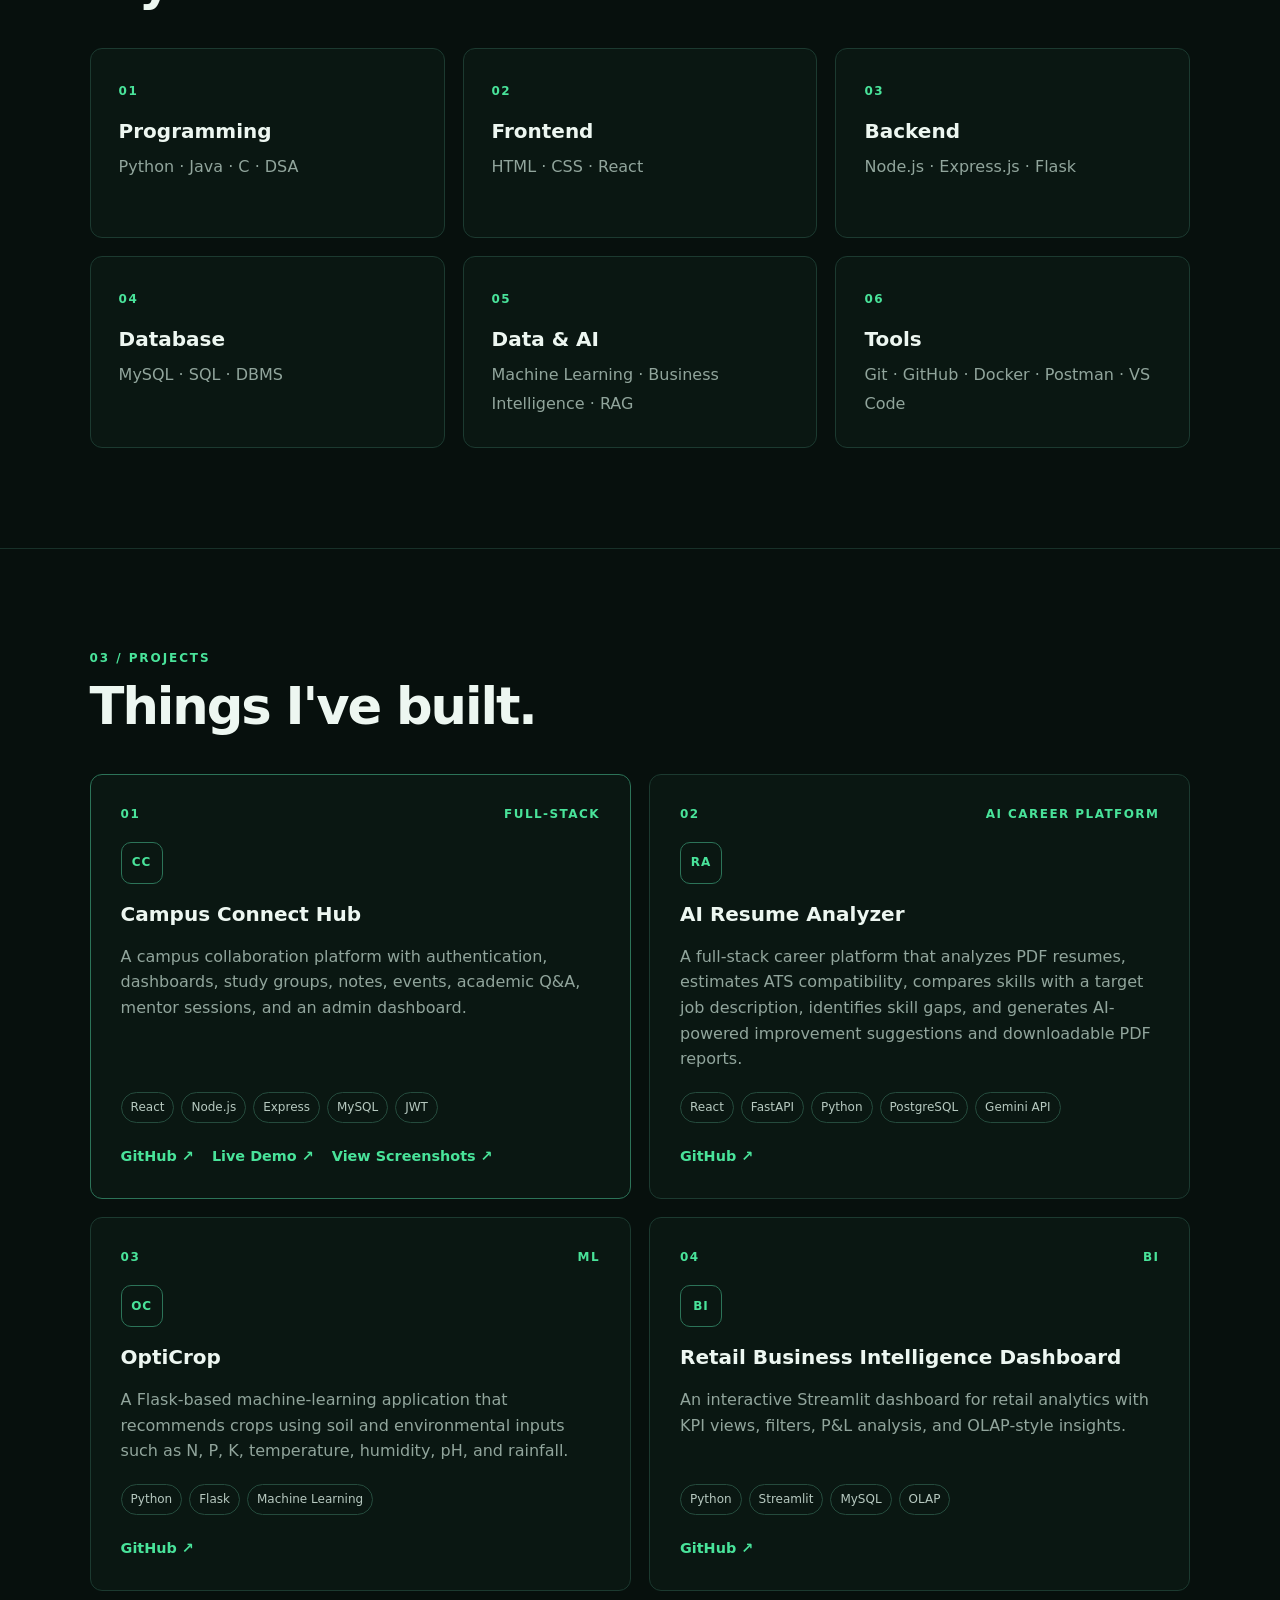
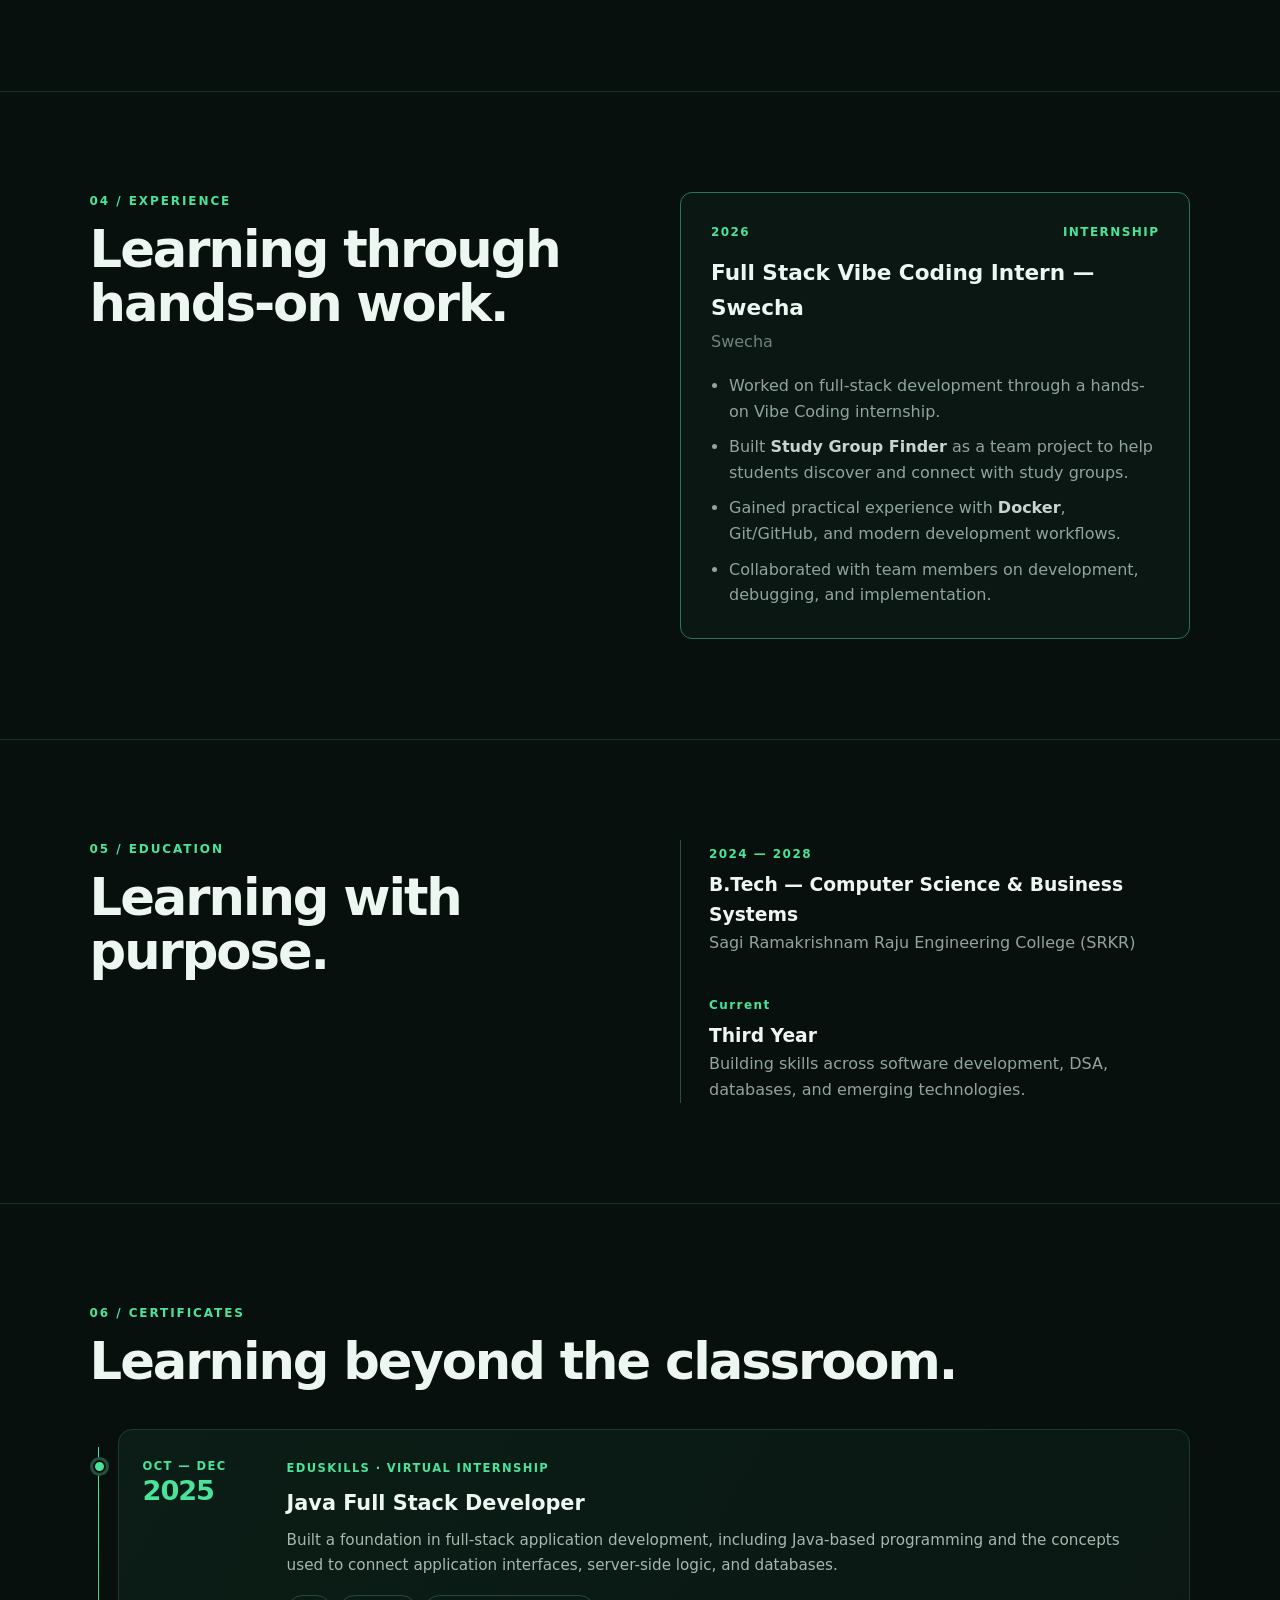
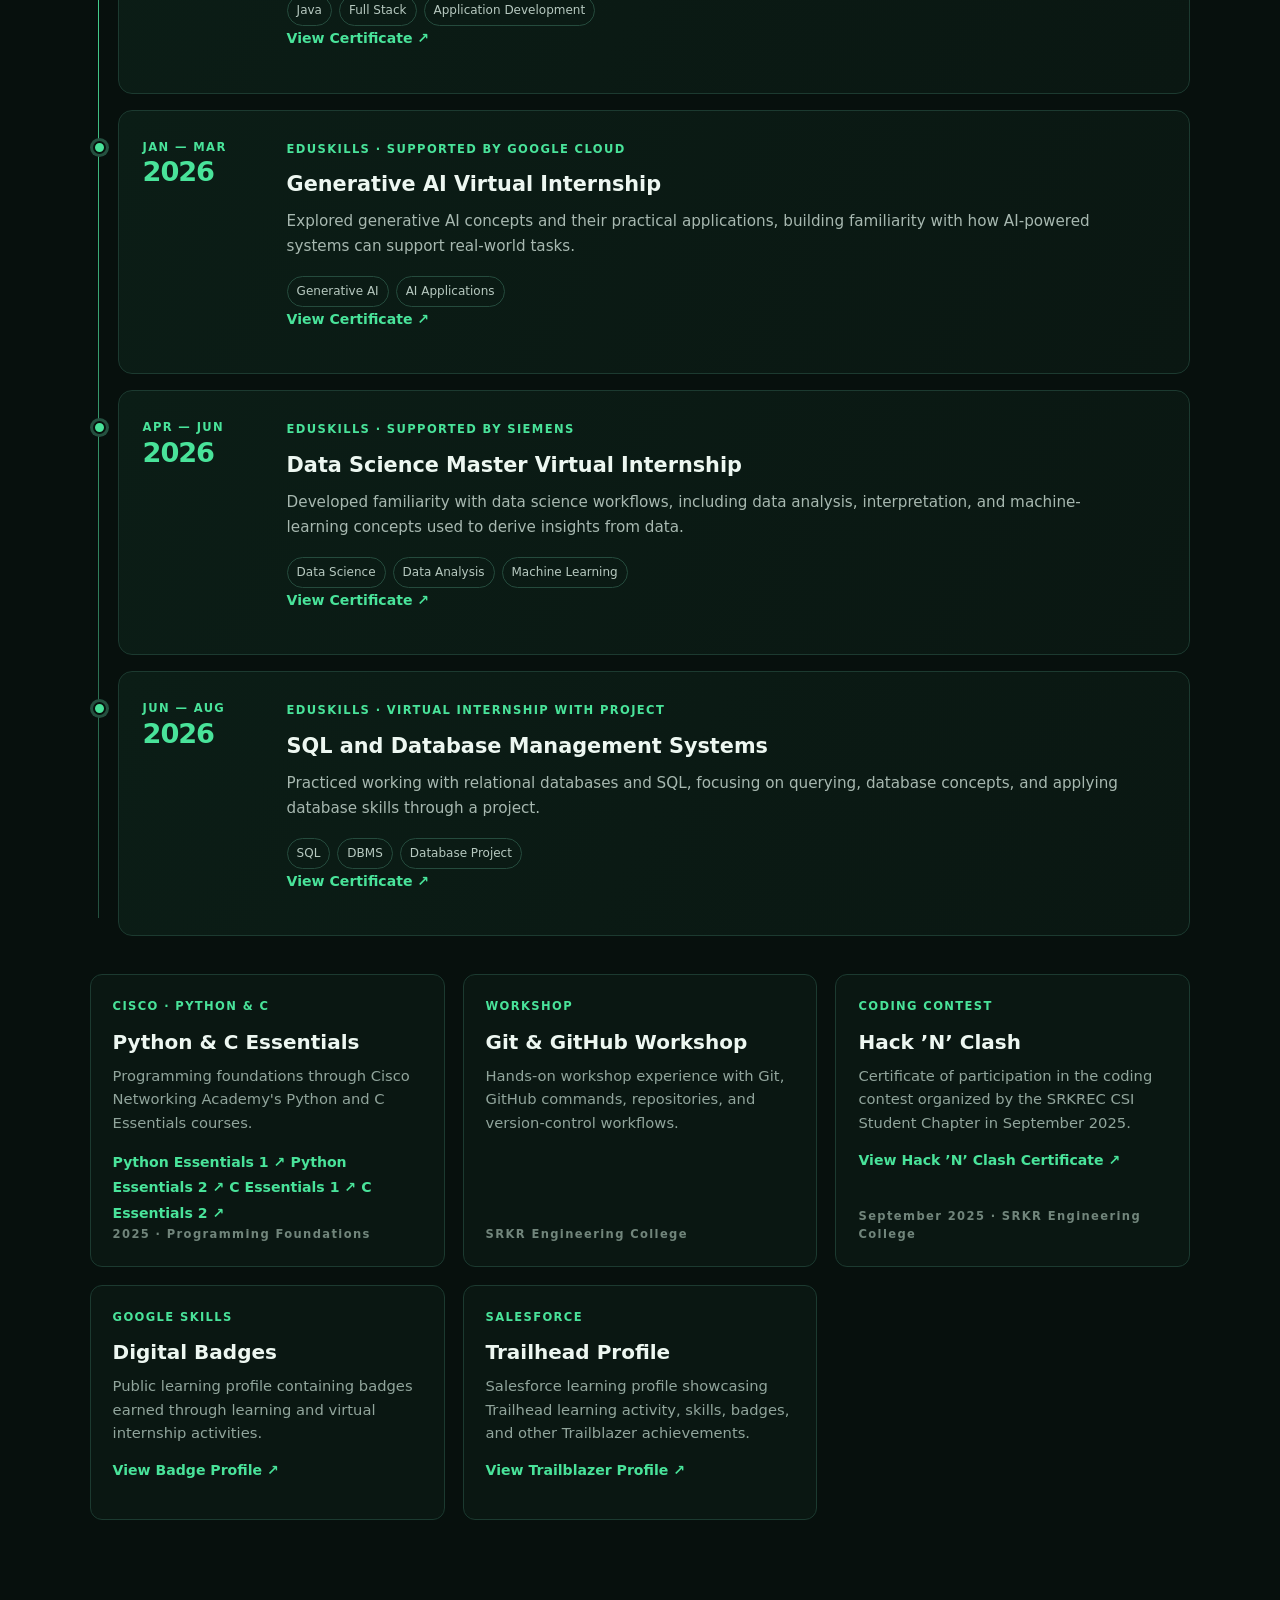
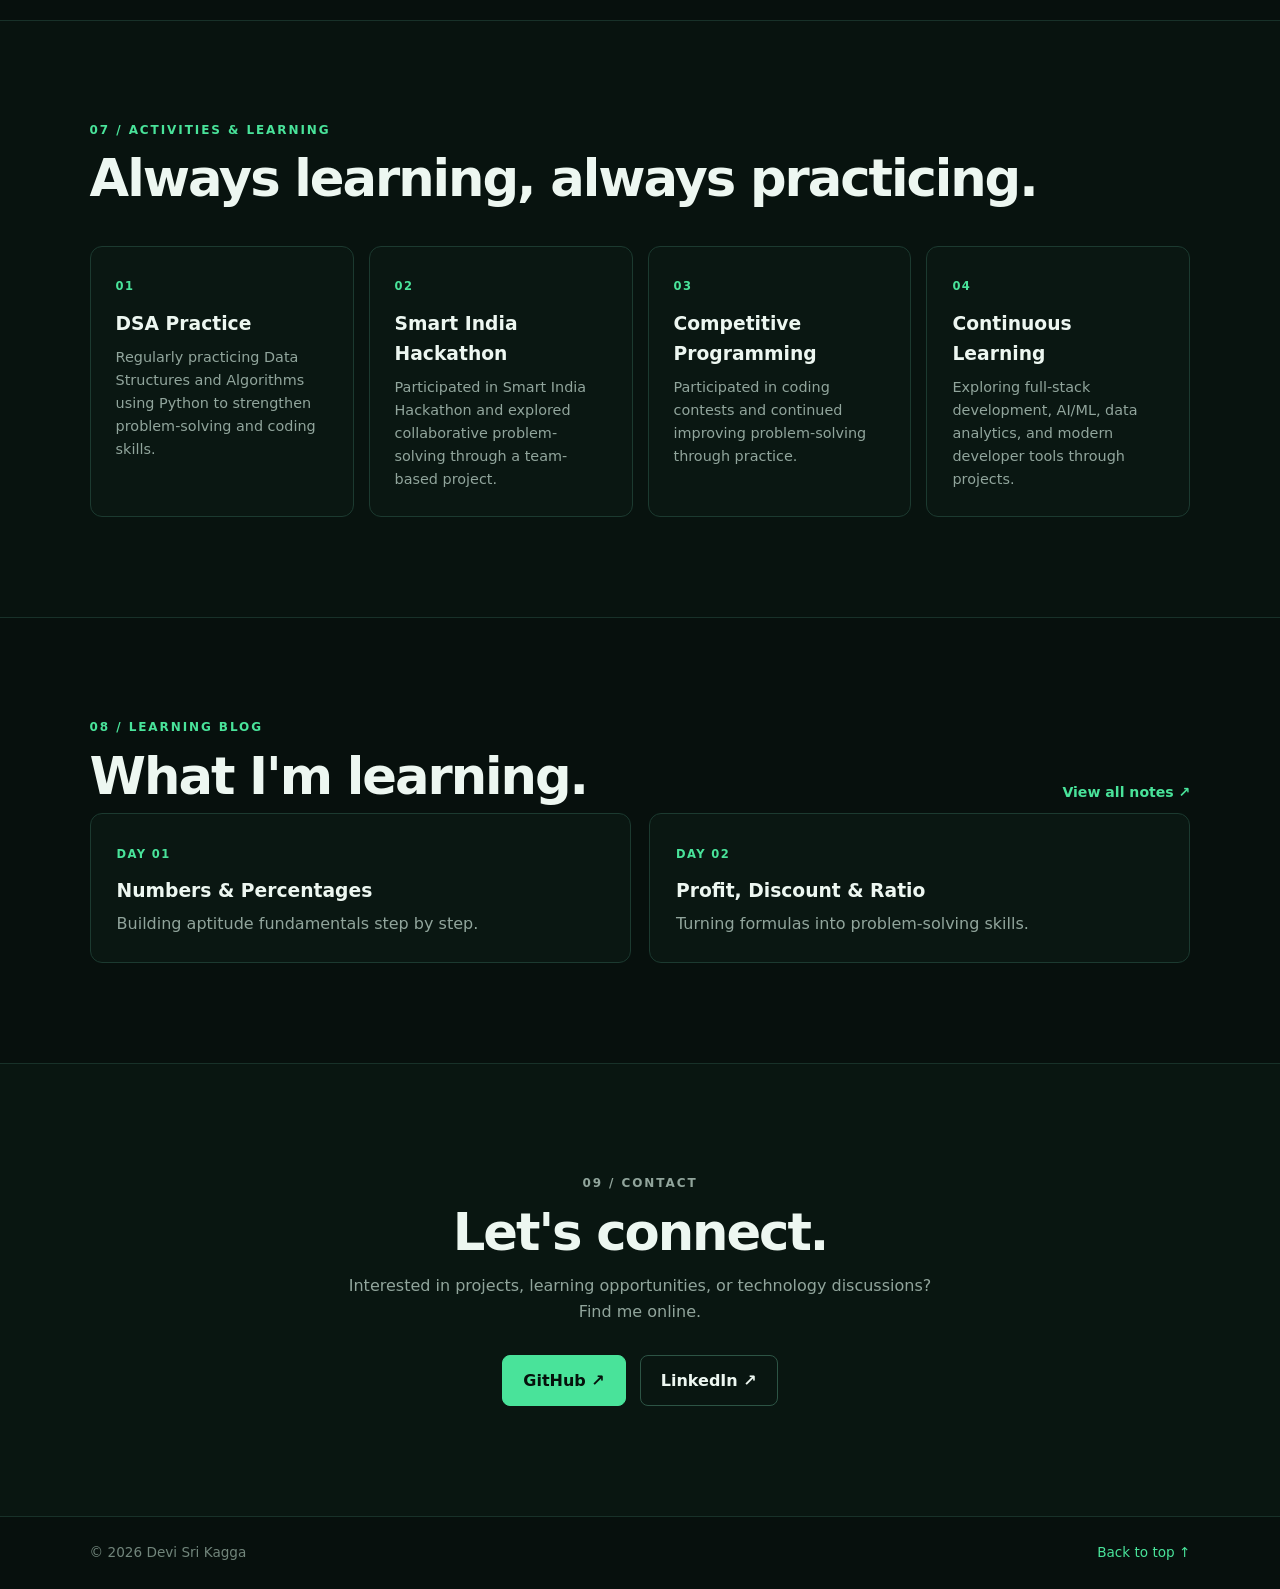
==== commit 47f6f49c: "Update certificate links to remove 'PDF' text" ====
--- a/index.html
+++ b/index.html
@@ -168,7 +168,7 @@
             <h3>Java Full Stack Developer</h3>
             <p>Built a foundation in full-stack application development, including Java-based programming and the concepts used to connect application interfaces, server-side logic, and databases.</p>
             <div class="tags"><span>Java</span><span>Full Stack</span><span>Application Development</span></div>
-            <p class="certificate-pdf-link"><a class="cert-link" href="assets/certificates/eduskills-java-fullstack.pdf" target="_blank" rel="noopener">View Certificate PDF ↗</a></p>
+            <p class="certificate-pdf-link"><a class="cert-link" href="assets/certificates/eduskills-java-fullstack.pdf" target="_blank" rel="noopener">View Certificate ↗</a></p>
           </div>
         </article>
         <article class="internship-card">
@@ -178,7 +178,7 @@
             <h3>Generative AI Virtual Internship</h3>
             <p>Explored generative AI concepts and their practical applications, building familiarity with how AI-powered systems can support real-world tasks.</p>
             <div class="tags"><span>Generative AI</span><span>AI Applications</span></div>
-            <p class="certificate-pdf-link"><a class="cert-link" href="assets/certificates/eduskills-generative-ai.pdf" target="_blank" rel="noopener">View Certificate PDF ↗</a></p>
+            <p class="certificate-pdf-link"><a class="cert-link" href="assets/certificates/eduskills-generative-ai.pdf" target="_blank" rel="noopener">View Certificate ↗</a></p>
           </div>
         </article>
         <article class="internship-card">
@@ -188,7 +188,7 @@
             <h3>Data Science Master Virtual Internship</h3>
             <p>Developed familiarity with data science workflows, including data analysis, interpretation, and machine-learning concepts used to derive insights from data.</p>
             <div class="tags"><span>Data Science</span><span>Data Analysis</span><span>Machine Learning</span></div>
-            <p class="certificate-pdf-link"><a class="cert-link" href="assets/certificates/eduskills-data-science.pdf" target="_blank" rel="noopener">View Certificate PDF ↗</a></p>
+            <p class="certificate-pdf-link"><a class="cert-link" href="assets/certificates/eduskills-data-science.pdf" target="_blank" rel="noopener">View Certificate ↗</a></p>
           </div>
         </article>
         <article class="internship-card">
@@ -198,7 +198,7 @@
             <h3>SQL and Database Management Systems</h3>
             <p>Practiced working with relational databases and SQL, focusing on querying, database concepts, and applying database skills through a project.</p>
             <div class="tags"><span>SQL</span><span>DBMS</span><span>Database Project</span></div>
-            <p class="certificate-pdf-link"><a class="cert-link" href="assets/certificates/eduskills-sql-databases.pdf" target="_blank" rel="noopener">View Certificate PDF ↗</a></p>
+            <p class="certificate-pdf-link"><a class="cert-link" href="assets/certificates/eduskills-sql-databases.pdf" target="_blank" rel="noopener">View Certificate ↗</a></p>
           </div>
         </article>
       </div>
@@ -276,4 +276,4 @@
   <footer><p>© 2026 Devi Sri Kagga</p><a href="#home" aria-label="Back to top">Back to top ↑</a></footer>
   <script src="script.js"></script>
 </body>
-</html>+</html>
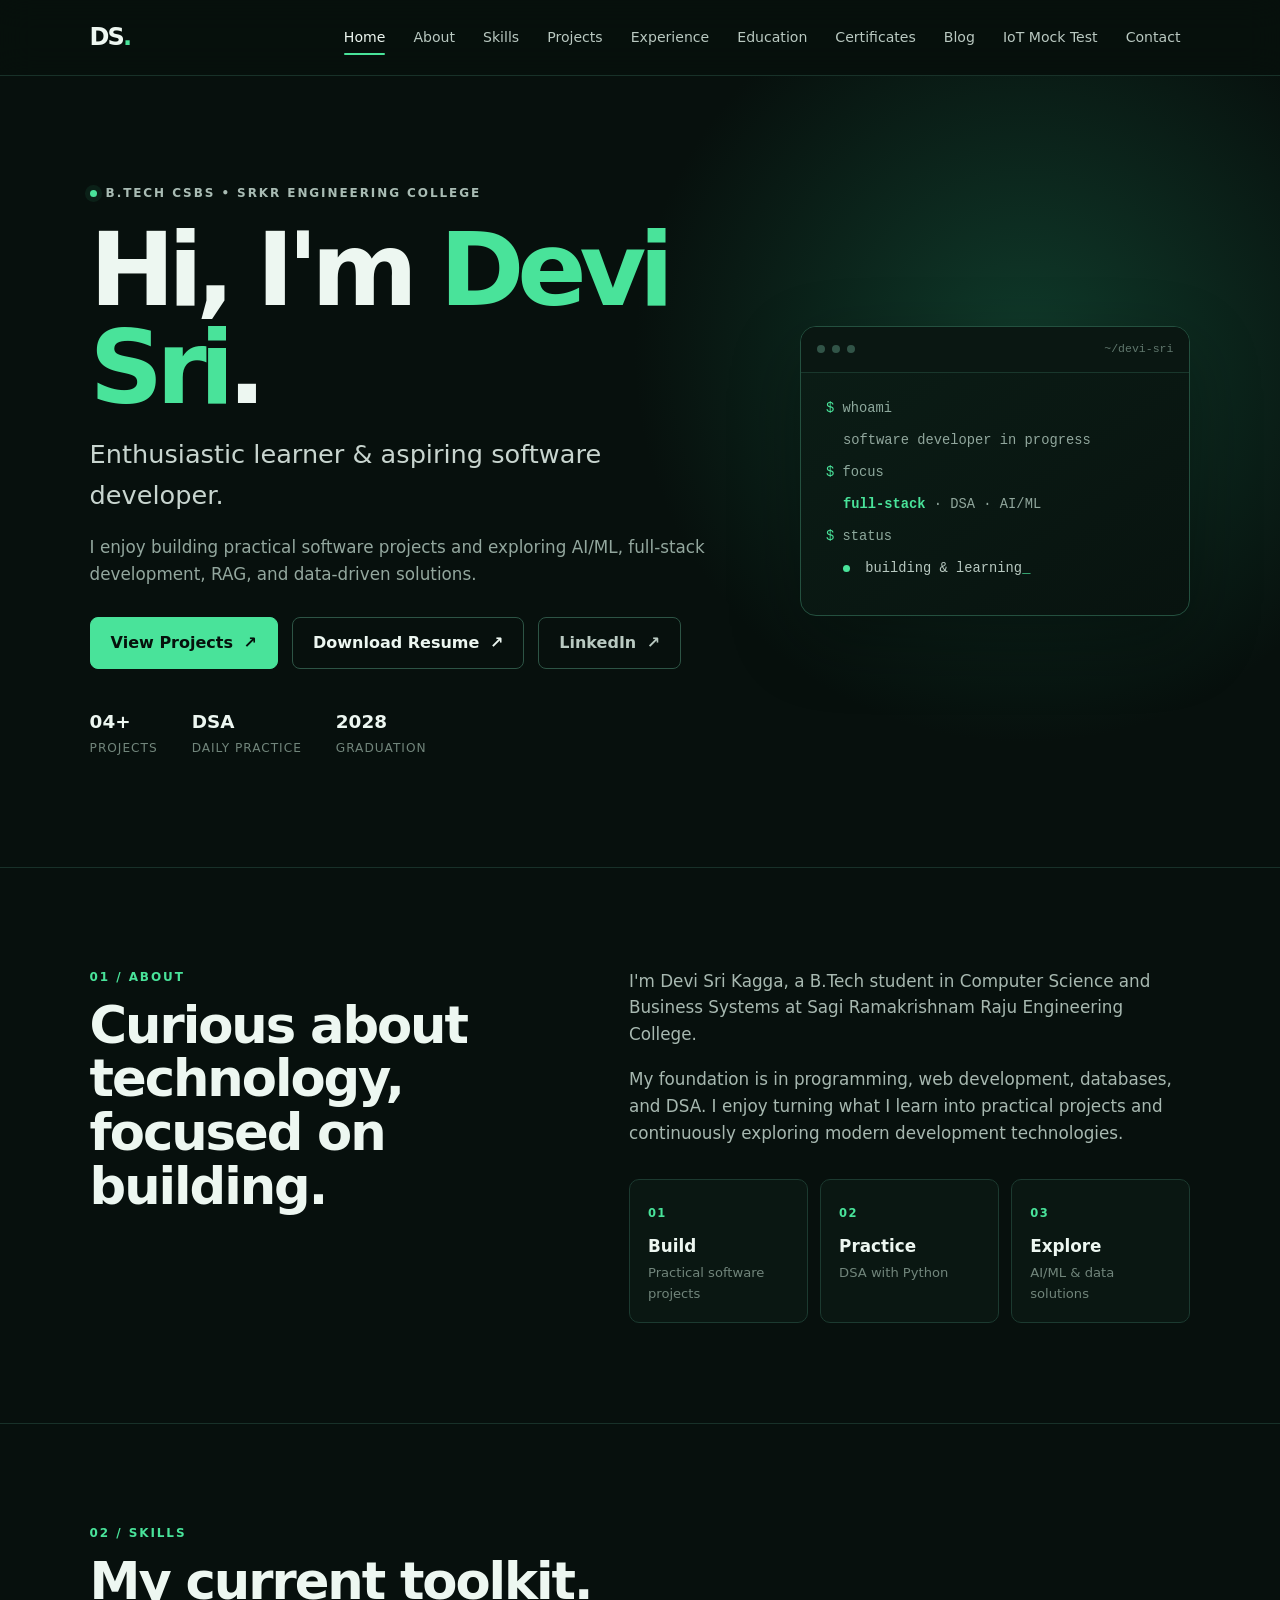
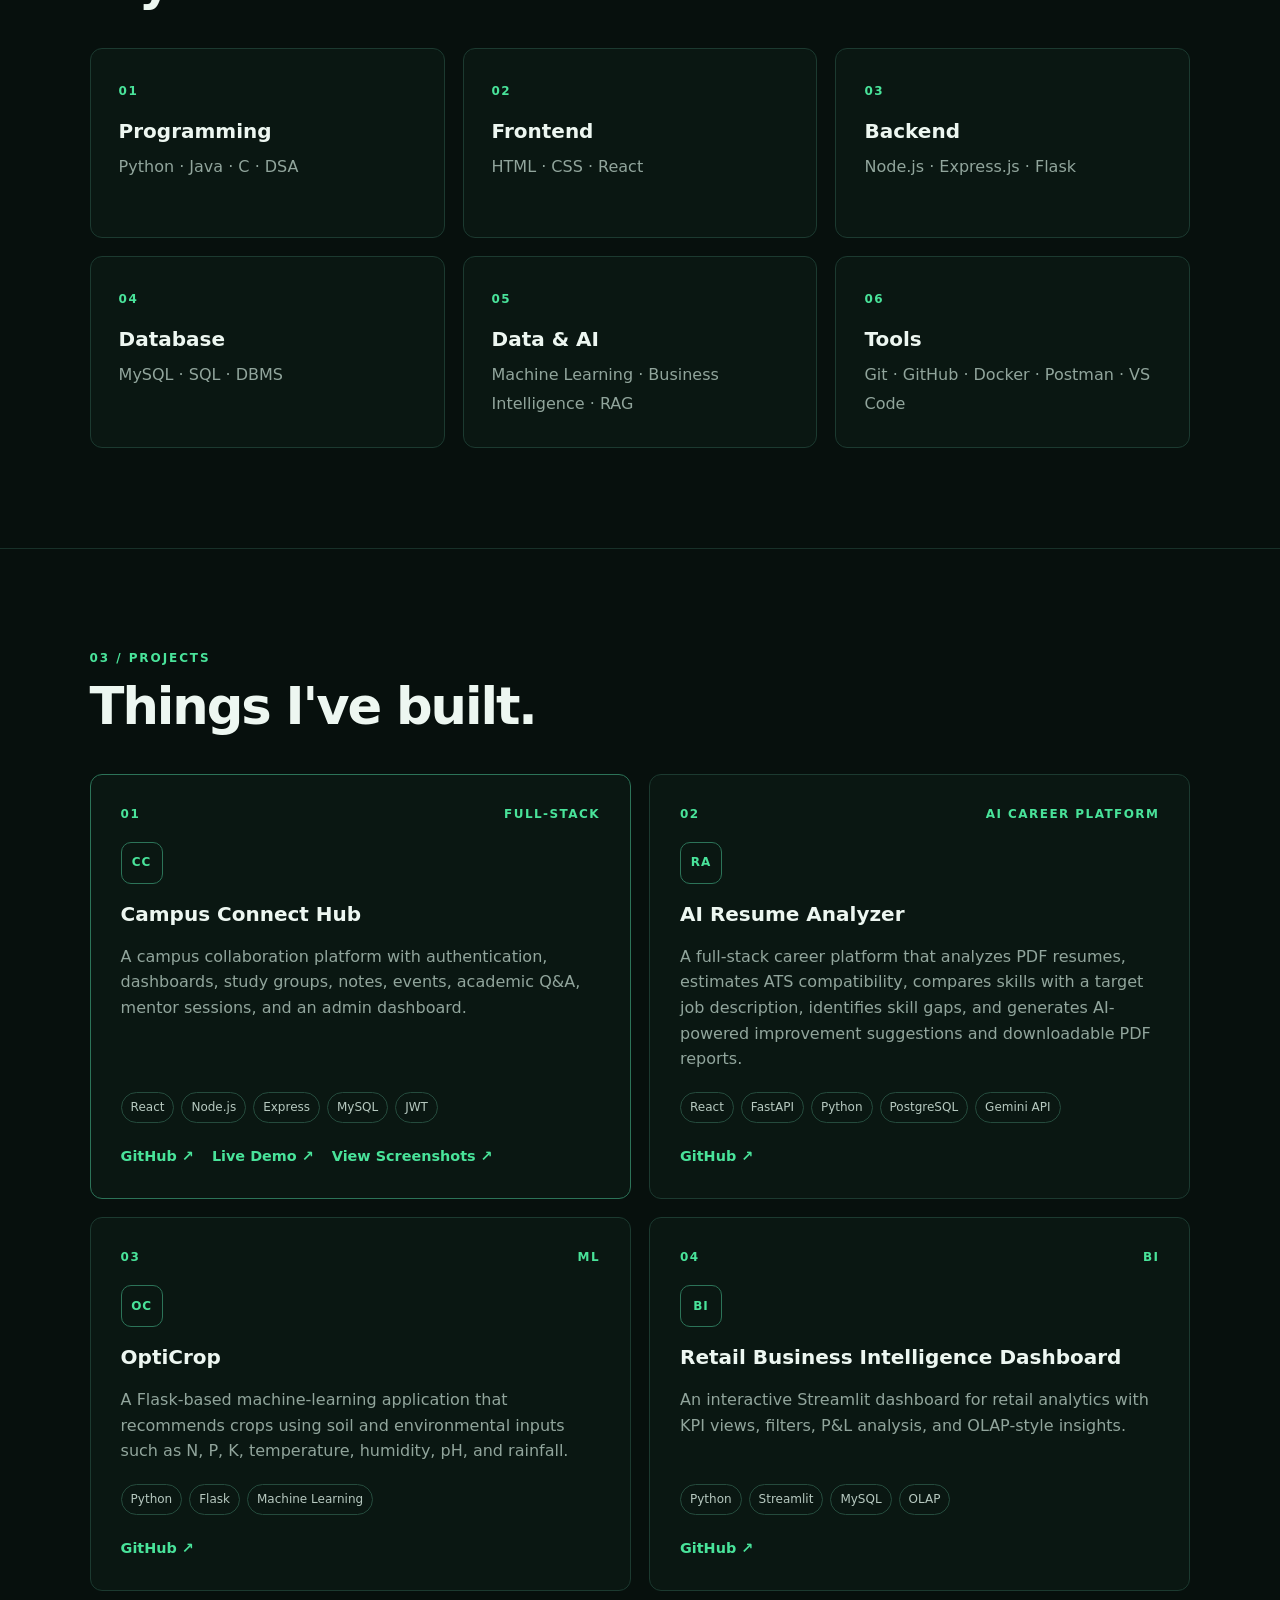
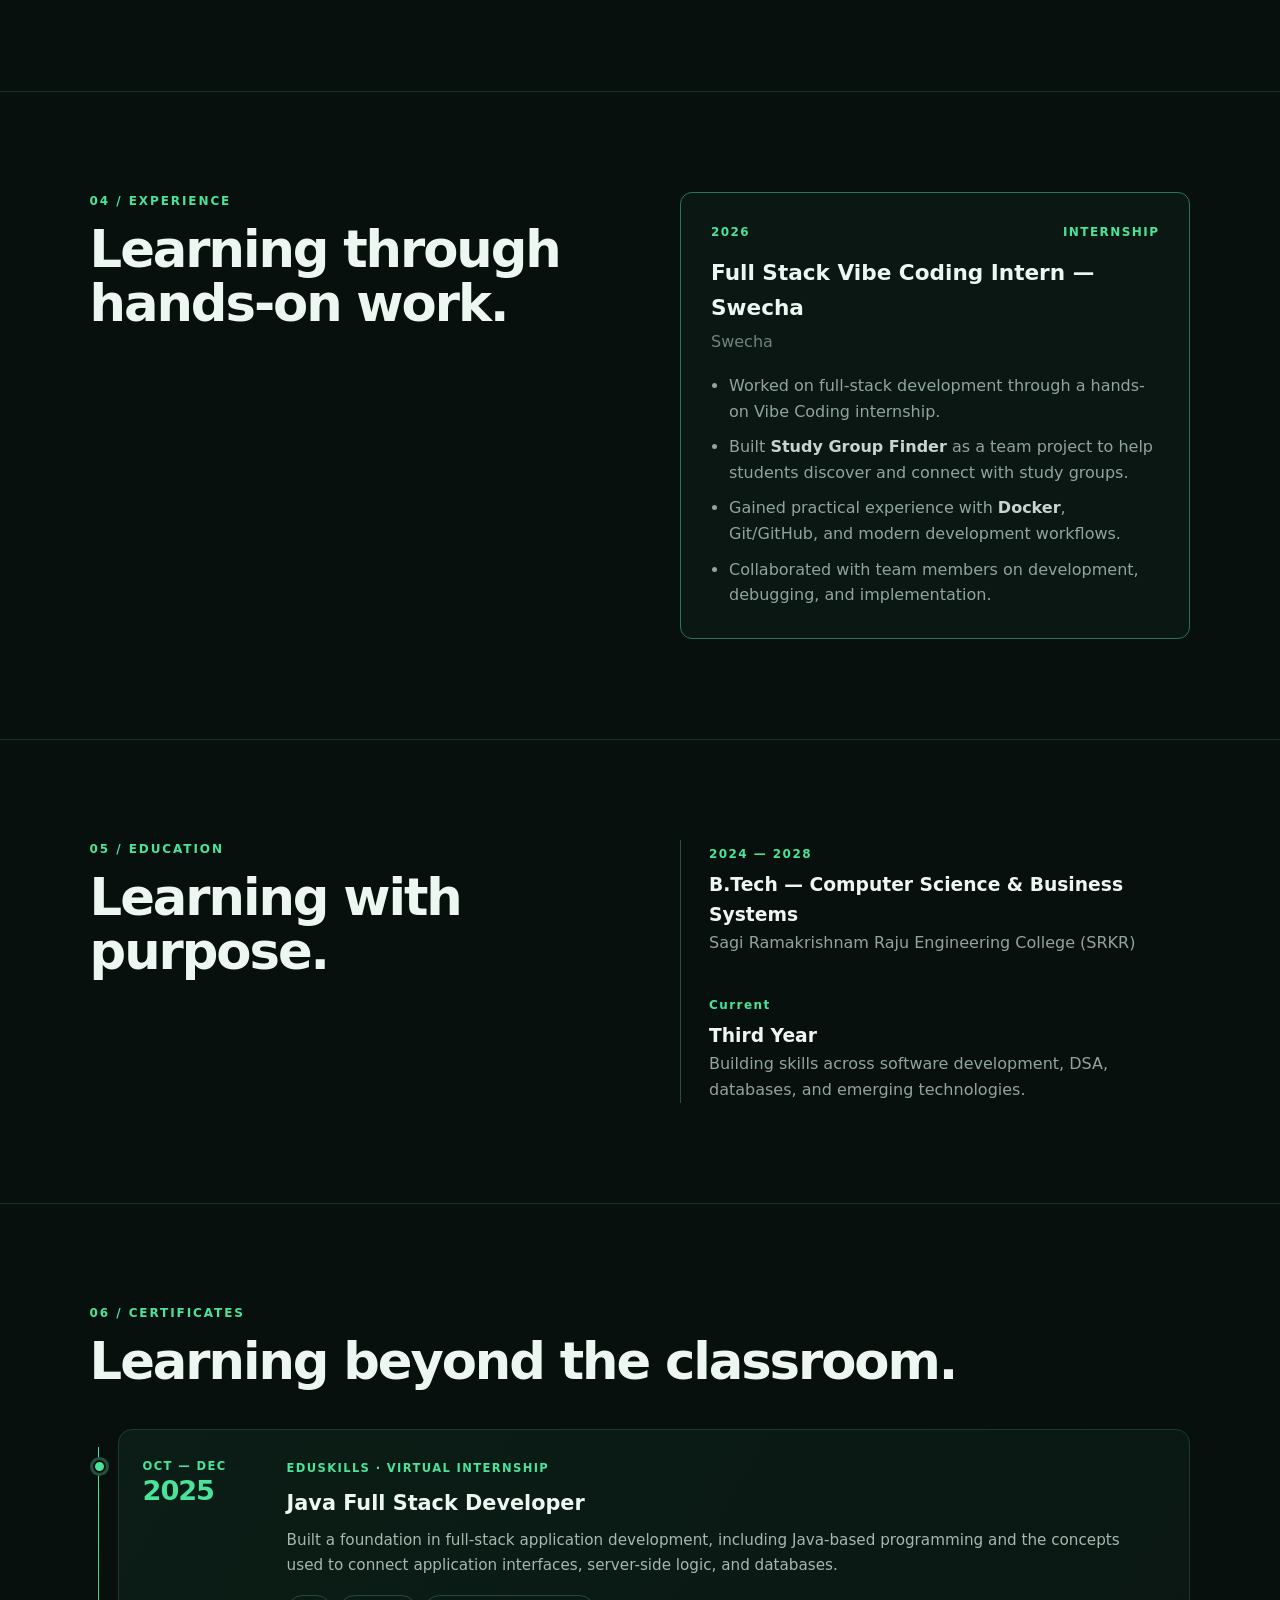
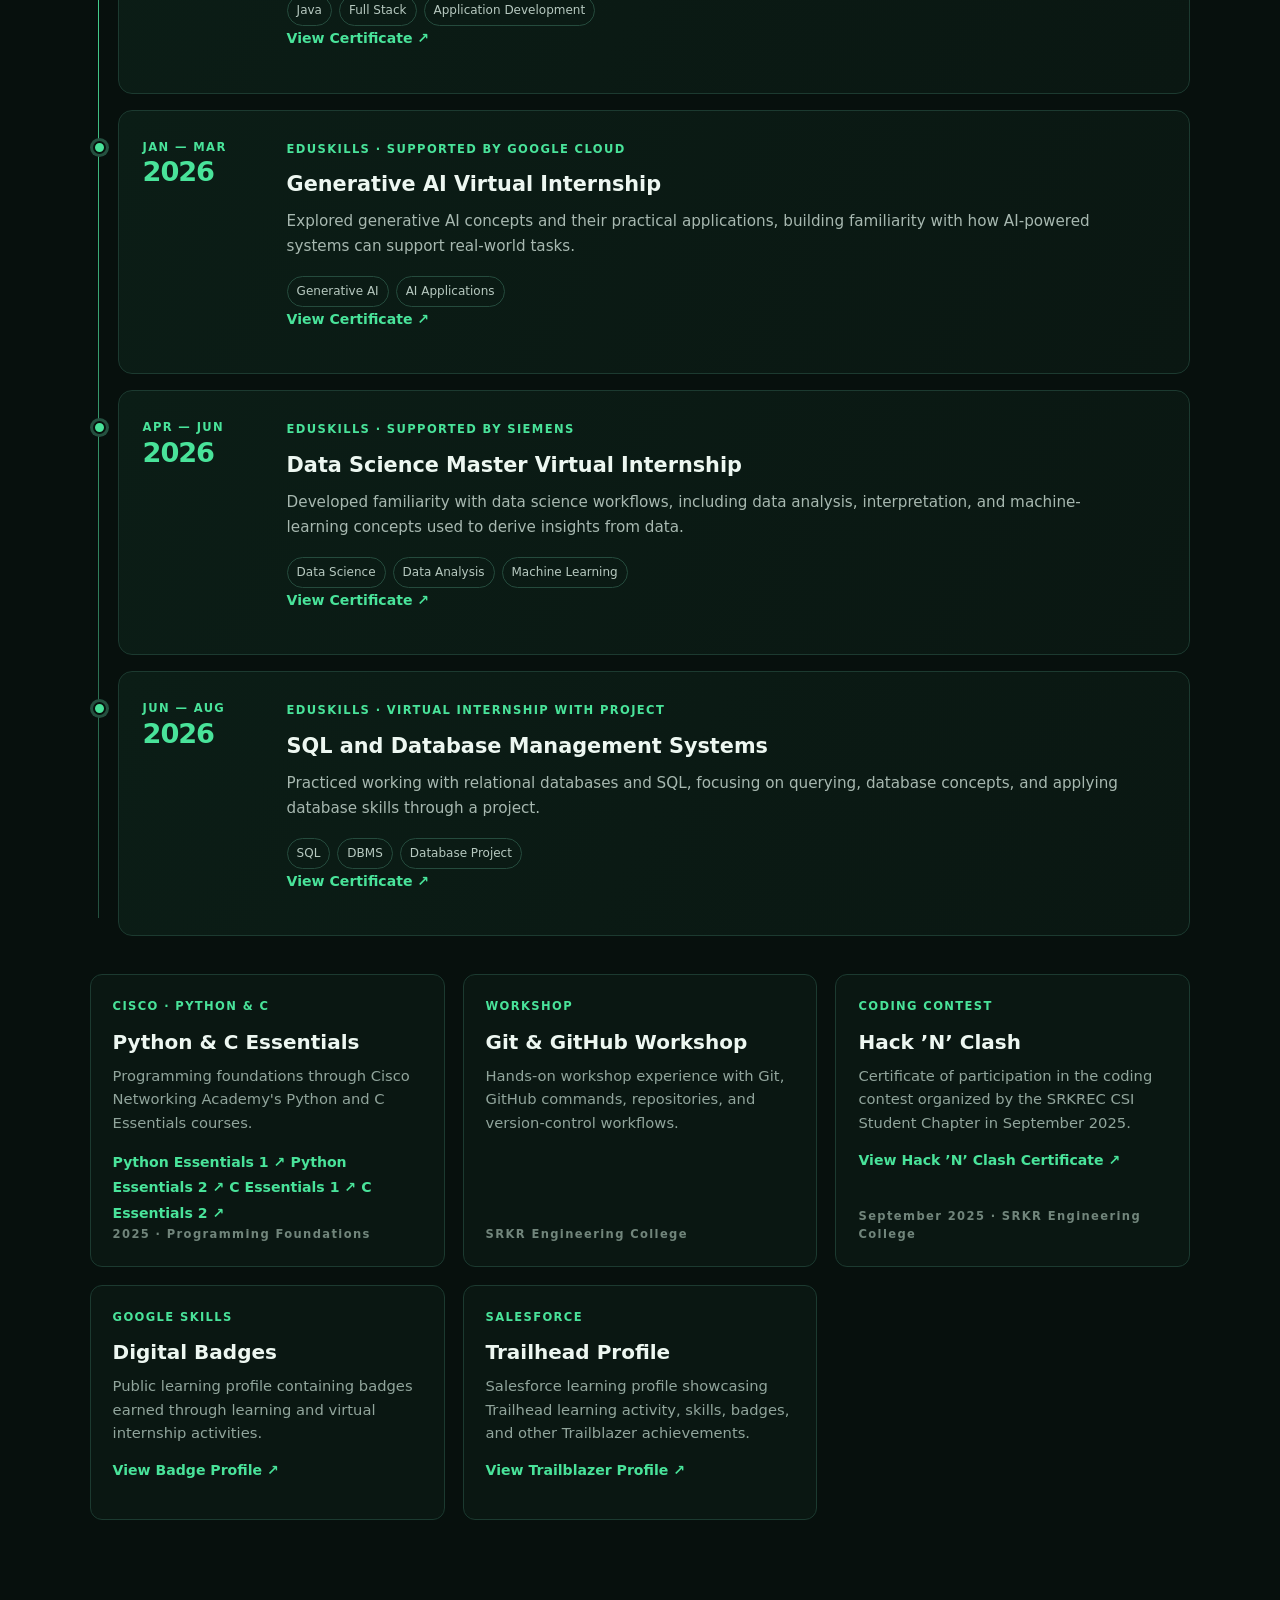
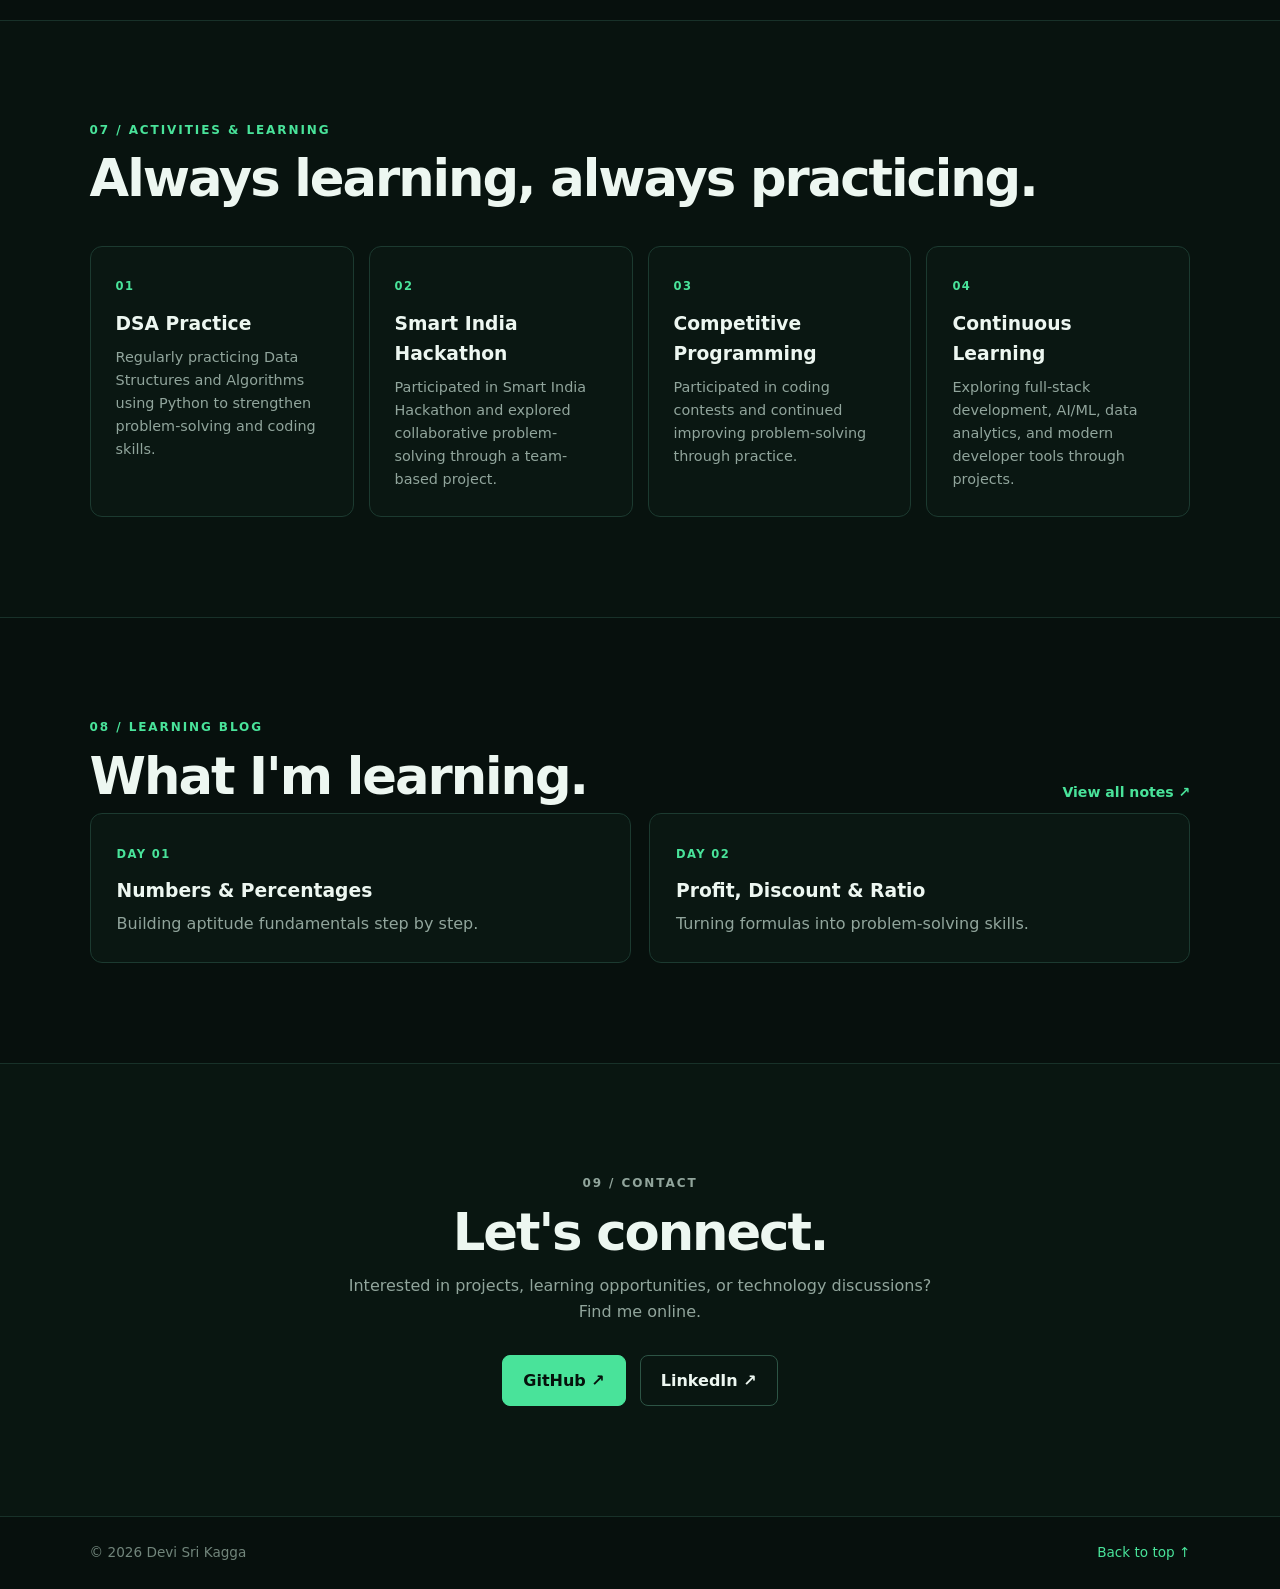
==== commit 03d67d91: "Link IoT mock test from portfolio navigation" ====
--- a/index.html
+++ b/index.html
@@ -26,6 +26,7 @@
       <a class="nav-link" href="#education">Education</a>
       <a class="nav-link" href="#certifications">Certificates</a>
       <a class="nav-link" href="blog.html">Blog</a>
+      <a class="nav-link" href="iot-quiz.html">IoT Mock Test</a>
       <a class="nav-link" href="#contact">Contact</a>
     </nav>
   </header>
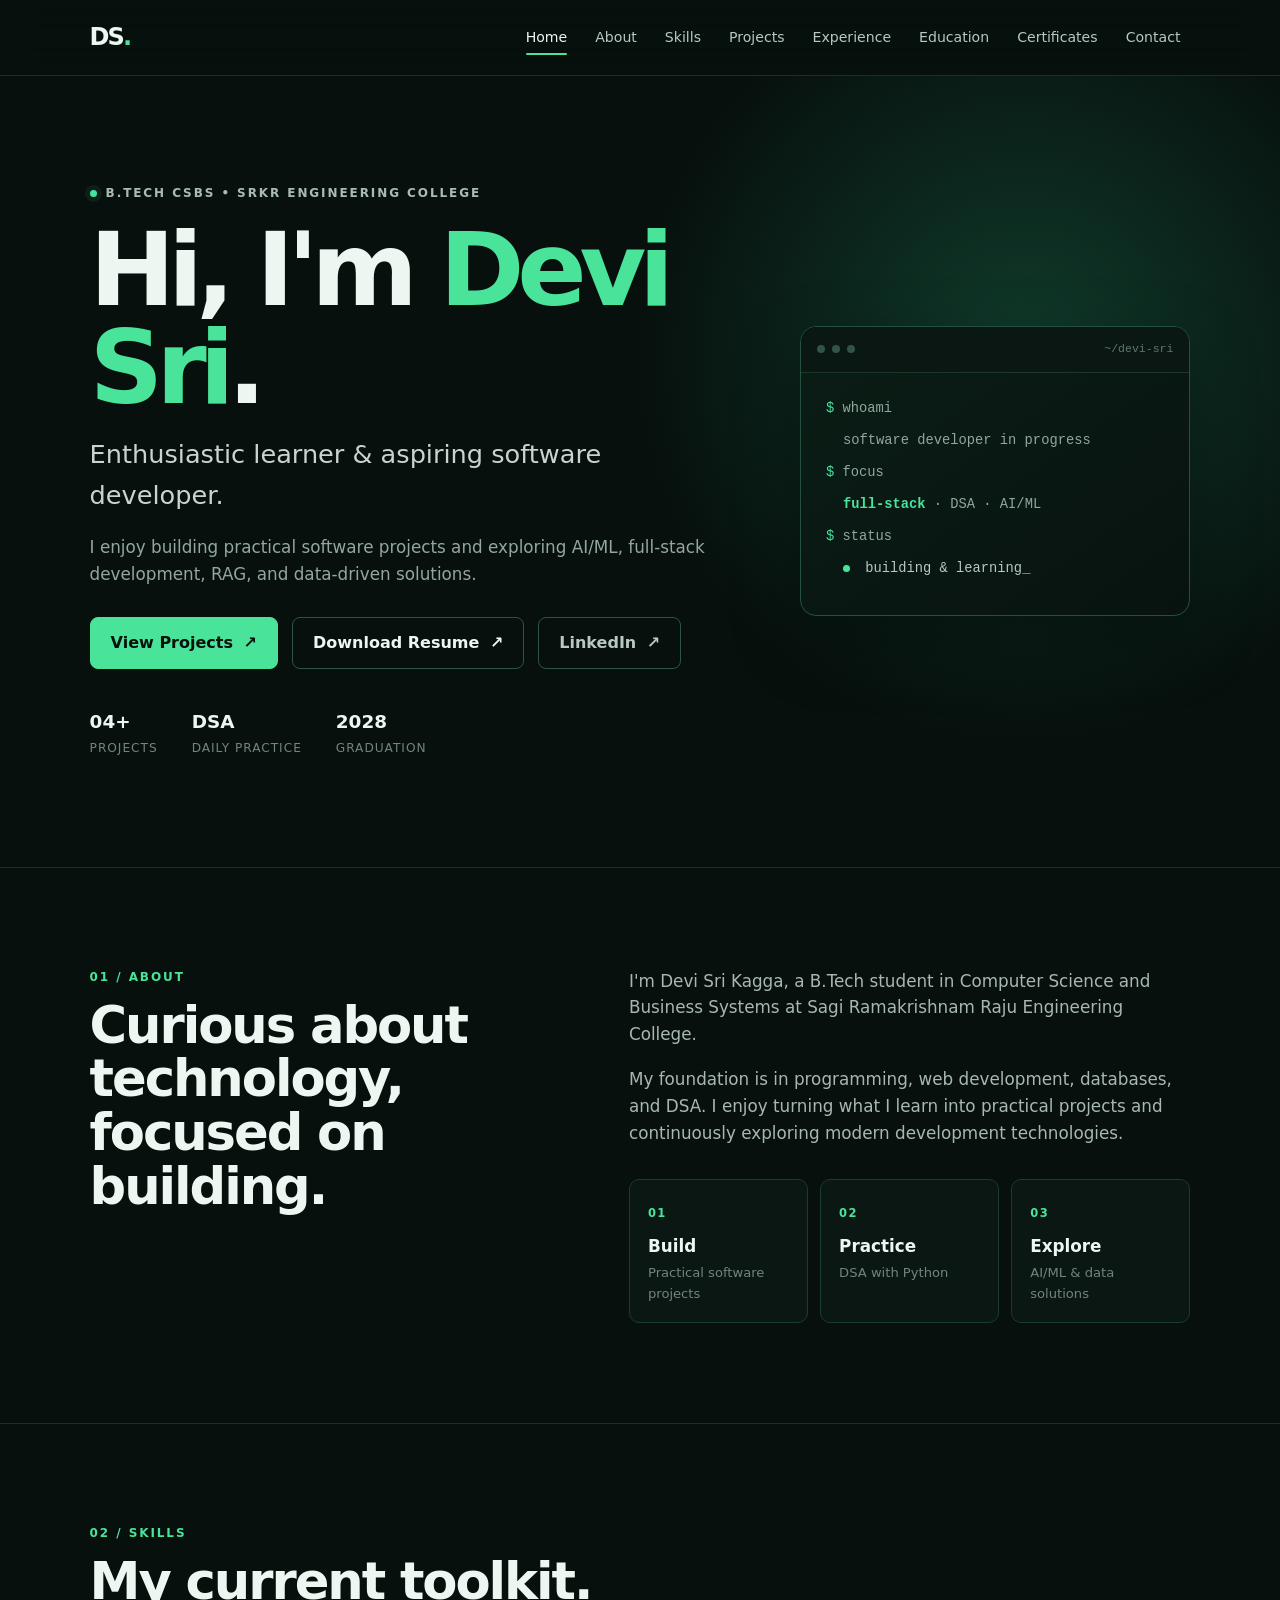
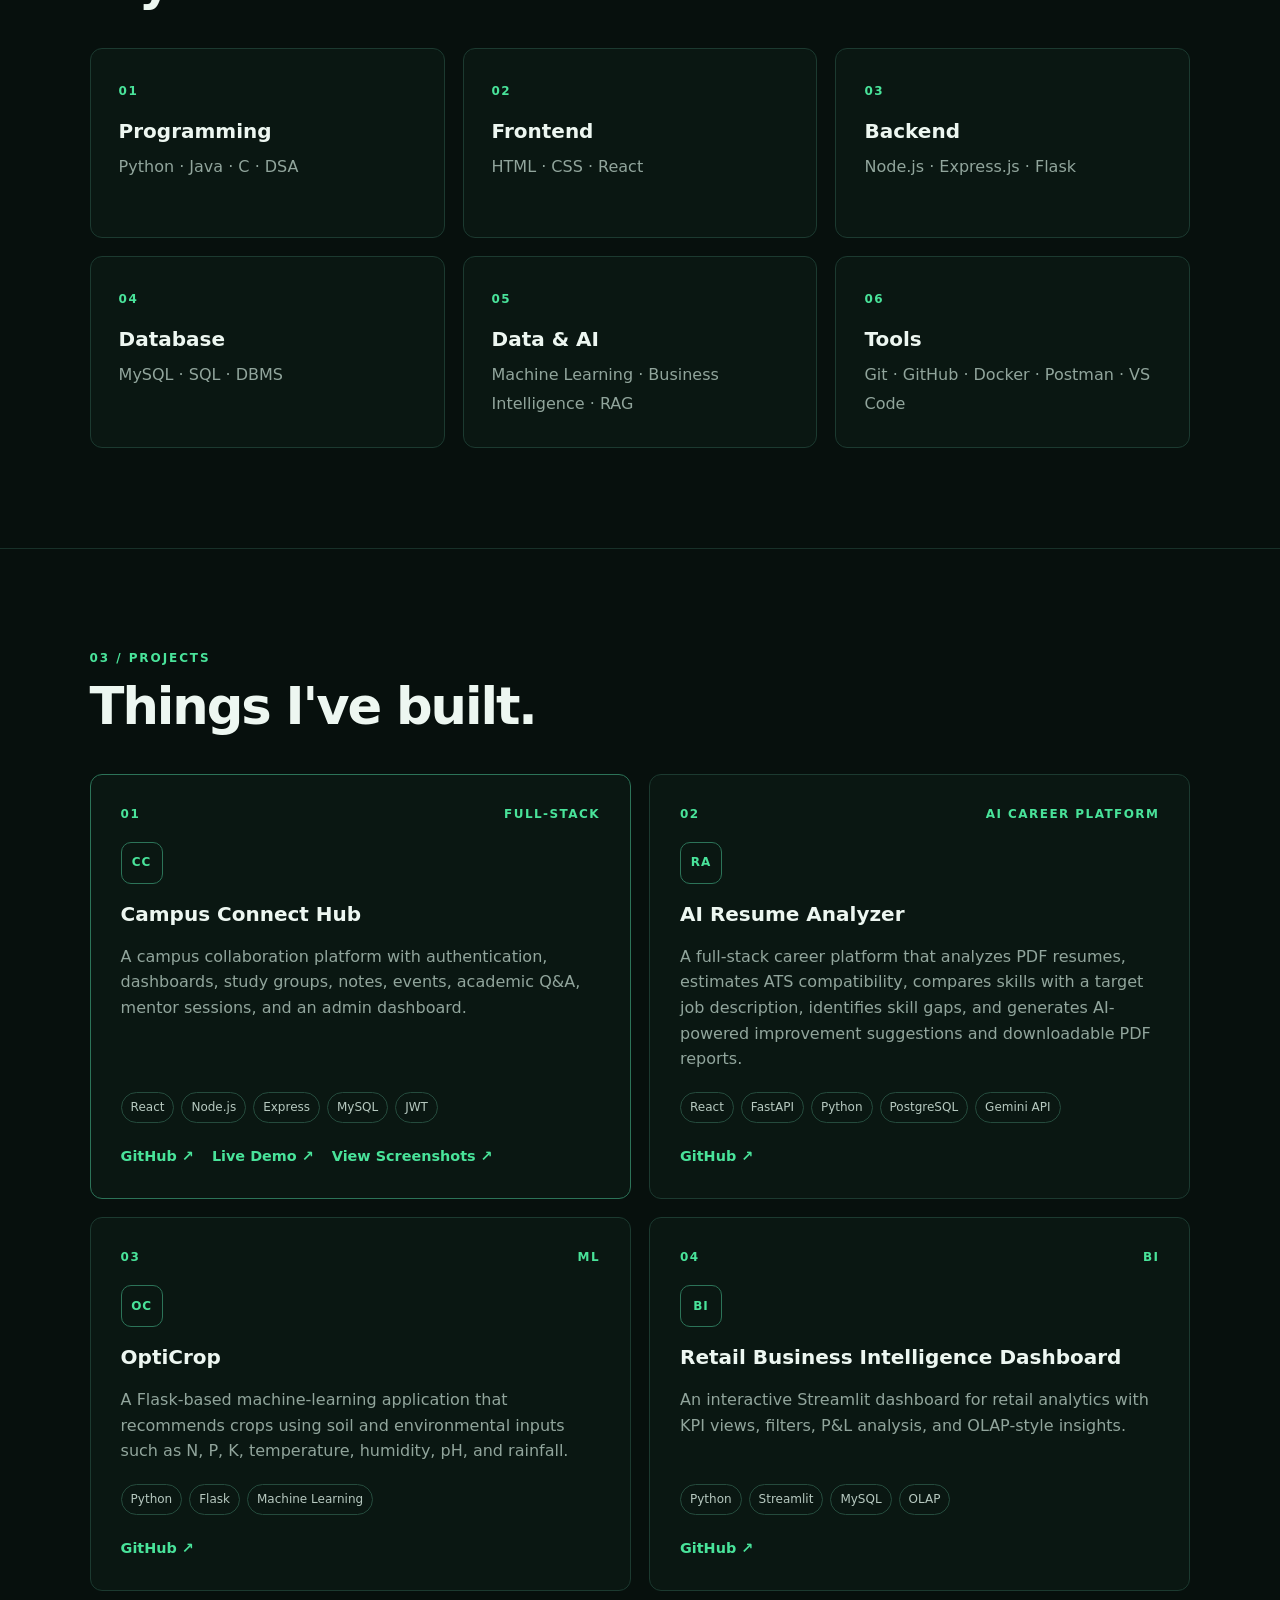
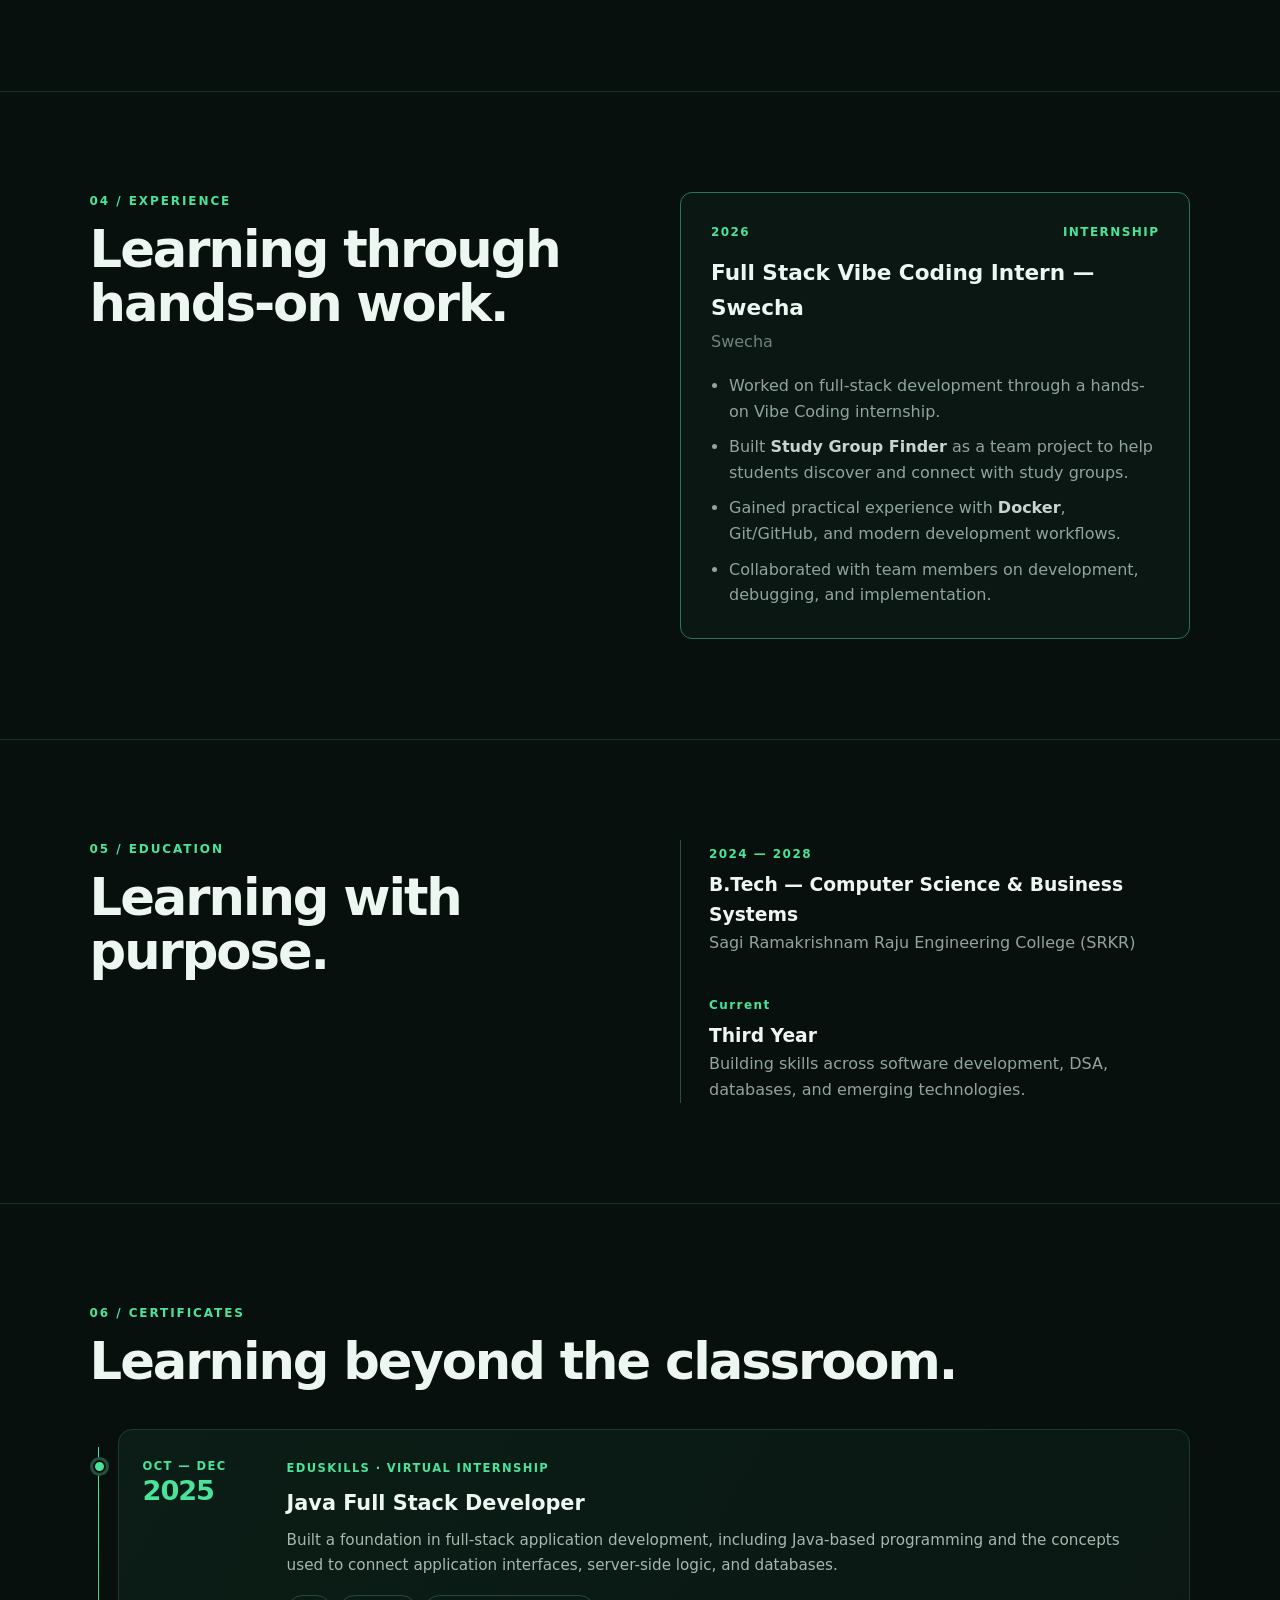
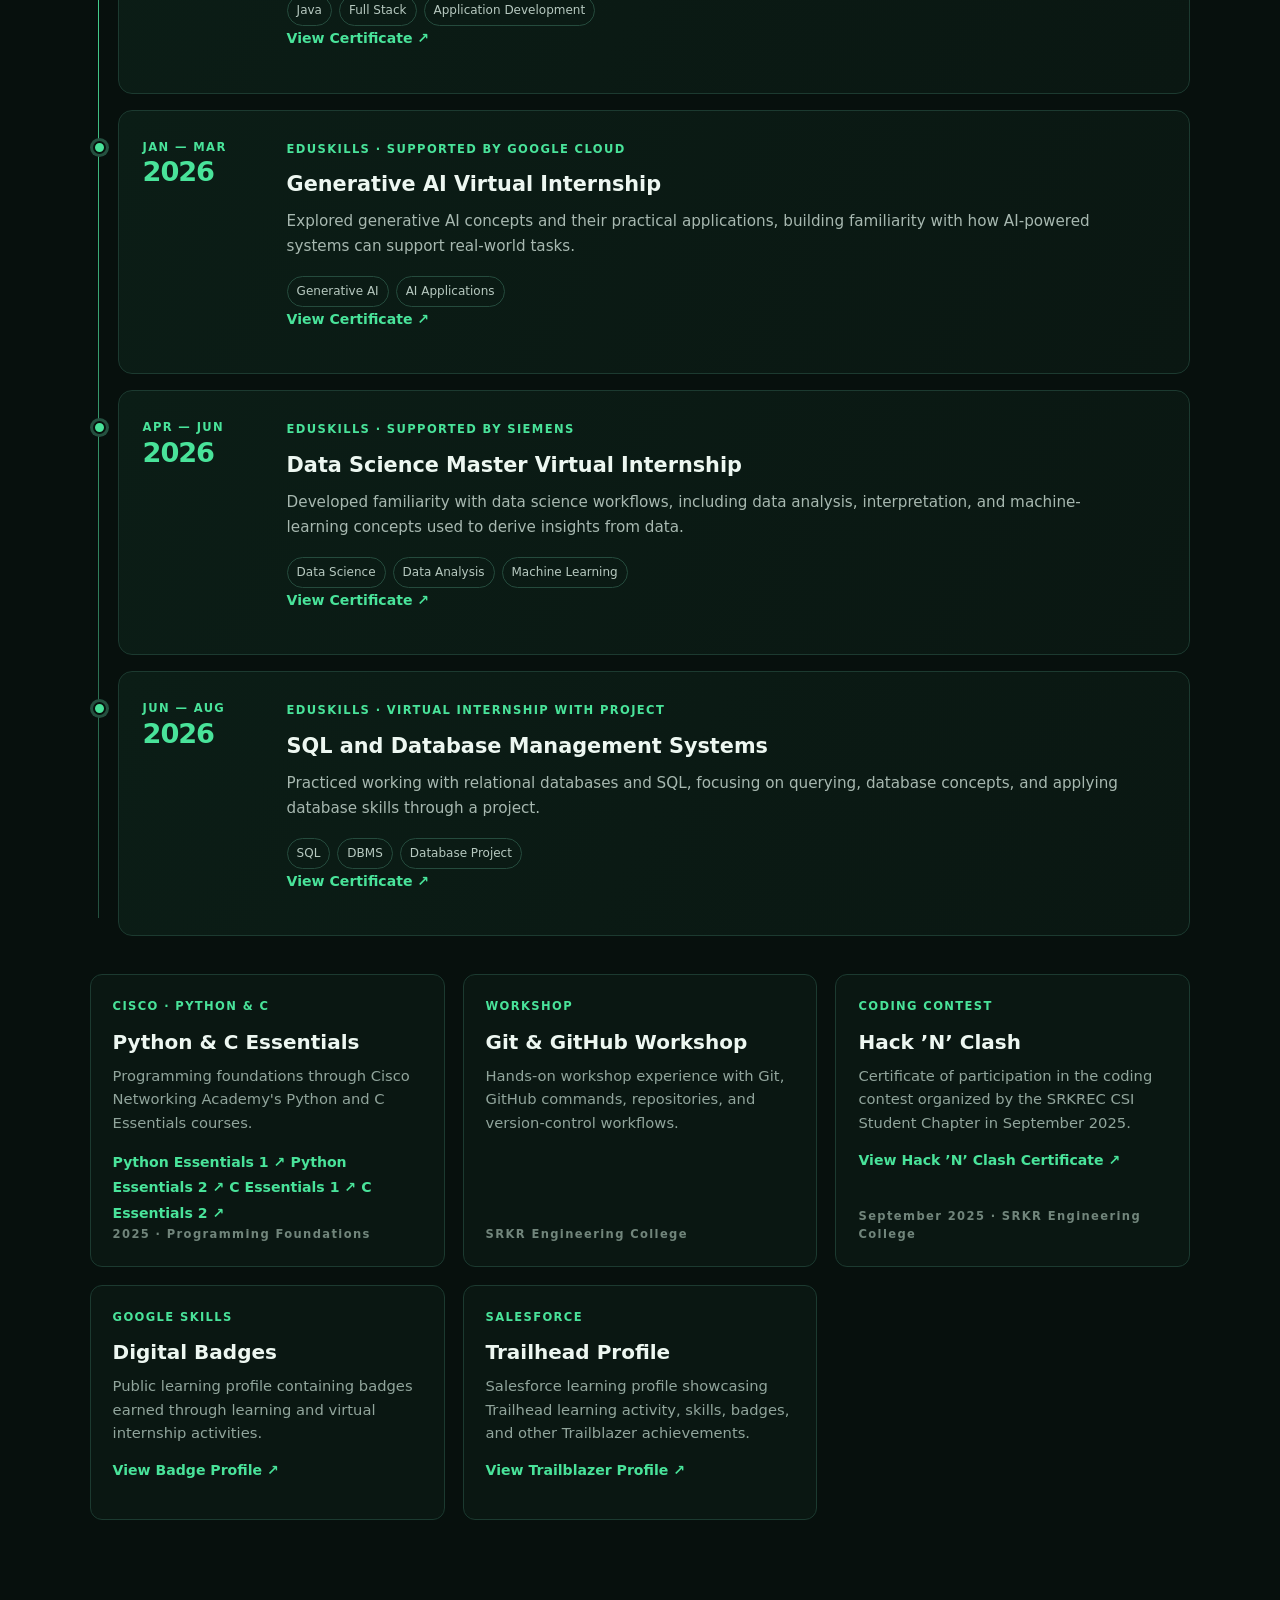
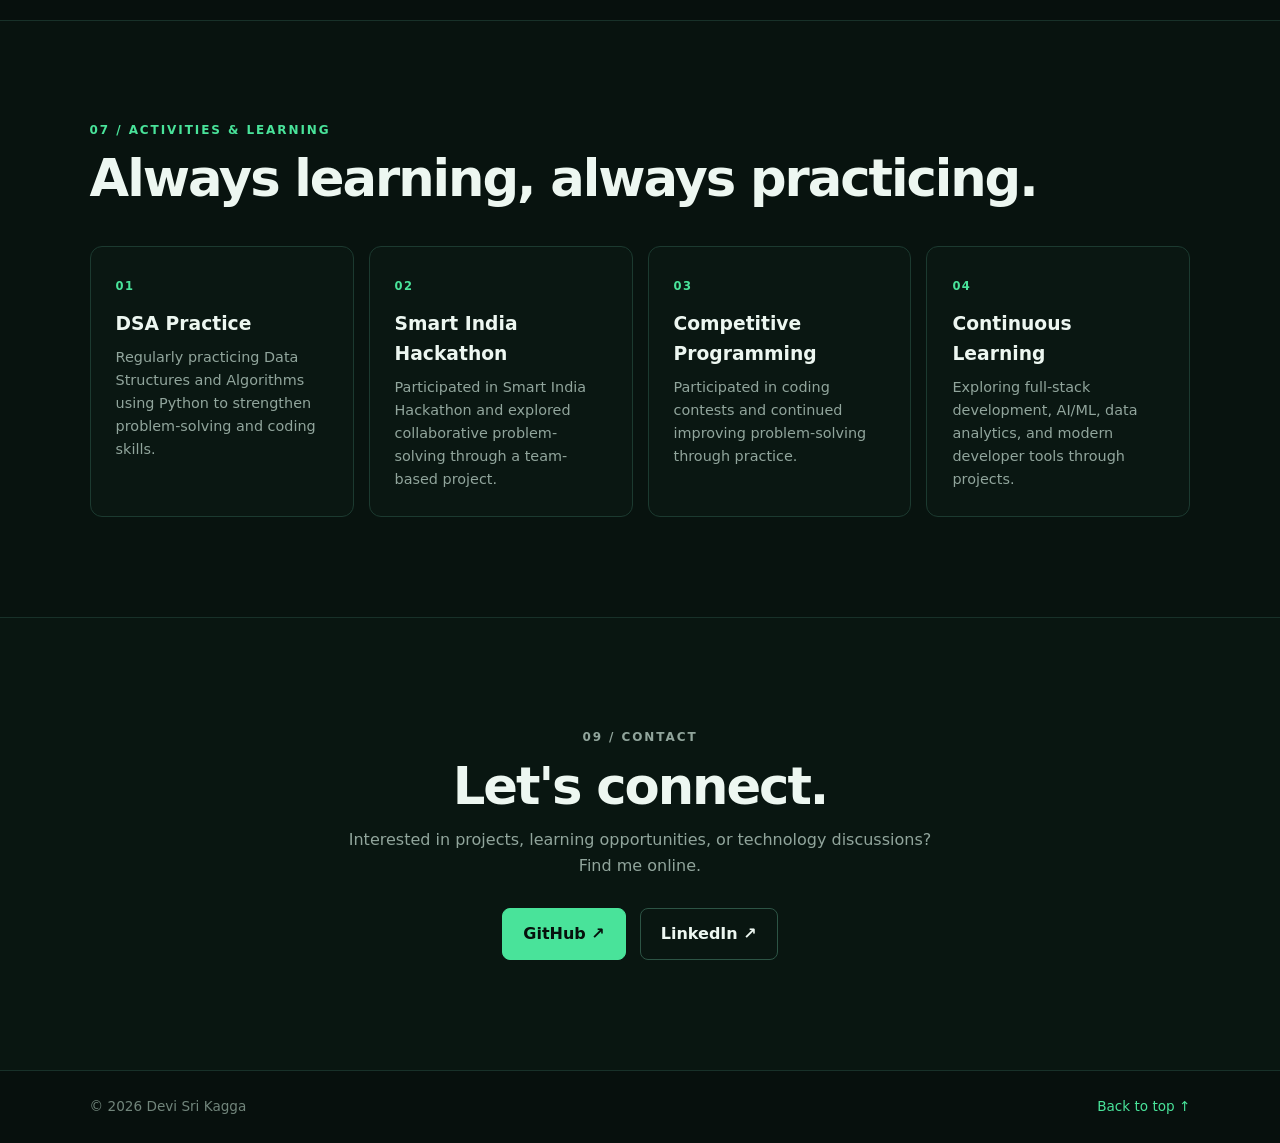
==== commit 70e8eb51: "Remove IoT mock test and aptitude blog links" ====
--- a/index.html
+++ b/index.html
@@ -25,8 +25,6 @@
       <a class="nav-link" href="#experience">Experience</a>
       <a class="nav-link" href="#education">Education</a>
       <a class="nav-link" href="#certifications">Certificates</a>
-      <a class="nav-link" href="blog.html">Blog</a>
-      <a class="nav-link" href="iot-quiz.html">IoT Mock Test</a>
       <a class="nav-link" href="#contact">Contact</a>
     </nav>
   </header>
@@ -255,16 +253,6 @@
       </div>
     </section>
 
-    <section id="blog-preview" class="section blog-preview">
-      <div class="blog-preview-head">
-        <div><p class="section-label">08 / LEARNING BLOG</p><h2>What I'm learning.</h2></div>
-        <a class="inline-link" href="blog.html">View all notes ↗</a>
-      </div>
-      <div class="blog-mini-grid">
-        <a href="blog.html" class="blog-mini"><span>DAY 01</span><h3>Numbers & Percentages</h3><p>Building aptitude fundamentals step by step.</p></a>
-        <a href="blog.html" class="blog-mini"><span>DAY 02</span><h3>Profit, Discount & Ratio</h3><p>Turning formulas into problem-solving skills.</p></a>
-      </div>
-    </section>
 
     <section id="contact" class="contact section">
       <p class="section-label">09 / CONTACT</p>
